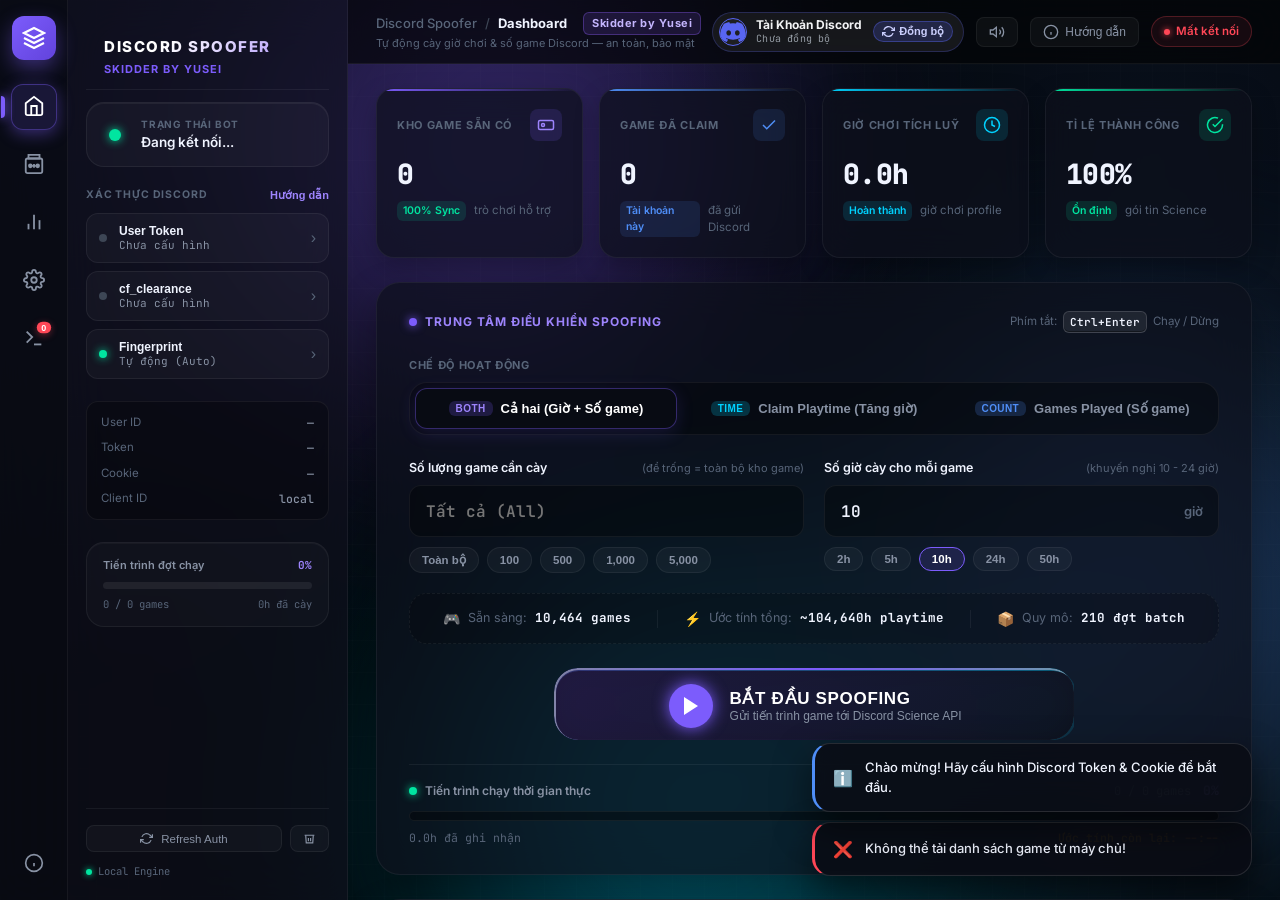
==== public/index.html @ b2db48e1 "Fix Vercel static routing and add public dashboard" ====
<!DOCTYPE html>
<html lang="vi" data-theme="purple">
<head>
    <meta charset="UTF-8">
    <meta name="viewport" content="width=device-width, initial-scale=1.0">
    <title>Discord Badge Spoofer | Skidder by Yusei</title>
    
    <!-- Google Fonts -->
    <link rel="preconnect" href="https://fonts.googleapis.com">
    <link rel="preconnect" href="https://fonts.gstatic.com" crossorigin>
    <link href="https://fonts.googleapis.com/css2?family=Inter:wght@300;400;500;600;700;800&family=JetBrains+Mono:wght@400;500;600;700&display=swap" rel="stylesheet">
    
    <!-- Stylesheet -->
    <link rel="stylesheet" href="style.css">
</head>
<body>
    <!-- Ambient Aurora Glow & Background Mesh -->
    <div class="aurora-mesh"></div>
    <div class="ambient-glow blob-purple"></div>
    <div class="ambient-glow blob-blue"></div>
    <div class="ambient-glow blob-cyan"></div>
    <div class="noise-grid"></div>

    <!-- Toast Notification Container -->
    <div id="toast-container" class="toast-container" aria-live="polite"></div>

    <!-- ==================== MODALS ==================== -->

    <!-- Modal 1: Discord Token -->
    <div class="modal-overlay" id="modal-token" role="dialog" aria-modal="true" aria-labelledby="modal-token-title">
        <div class="modal-card modal-sm">
            <div class="modal-header">
                <div class="modal-title-wrap">
                    <div class="modal-icon-badge badge-purple">
                        <svg width="20" height="20" viewBox="0 0 24 24" fill="none" stroke="currentColor" stroke-width="2.2"><path d="M21 2l-2 2m-1.5 1.5L14 9l-3-3 2.5-2.5a2.121 2.121 0 0 1 3 3L9 14l-4 4-2 2 2-2 4-4 7.5-7.5a2.121 2.121 0 0 1 3 3z"/></svg>
                    </div>
                    <div>
                        <h3 id="modal-token-title" class="modal-title">Discord User Token</h3>
                        <p class="modal-sub">Mã ủy quyền tài khoản Discord của bạn</p>
                    </div>
                </div>
                <button class="modal-close-btn" data-close-modal title="Đóng (Esc)">
                    <svg width="18" height="18" viewBox="0 0 24 24" fill="none" stroke="currentColor" stroke-width="2"><path d="M18 6L6 18M6 6l12 12"/></svg>
                </button>
            </div>
            <div class="modal-body">
                <div class="form-group">
                    <label for="input-token" class="form-label">
                        <span>Authorization Token</span>
                        <a href="javascript:void(0)" class="label-link" id="link-how-token">Cách lấy?</a>
                    </label>
                    <div class="input-action-wrapper">
                        <input type="password" id="input-token" class="styled-input" placeholder="Dán token Discord (bắt đầu bằng M, N, O...)" autocomplete="off" spellcheck="false">
                        <button type="button" class="btn-toggle-eye" data-target="input-token" title="Hiện/ẩn token">
                            <svg class="eye-open" width="18" height="18" viewBox="0 0 24 24" fill="none" stroke="currentColor" stroke-width="2"><path d="M1 12s4-8 11-8 11 8 11 8-4 8-11 8-11-8-11-8z"/><circle cx="12" cy="12" r="3"/></svg>
                            <svg class="eye-closed hidden" width="18" height="18" viewBox="0 0 24 24" fill="none" stroke="currentColor" stroke-width="2"><path d="M17.94 17.94A10.07 10.07 0 0 1 12 20c-7 0-11-8-11-8a18.45 18.45 0 0 1 5.06-5.94M9.9 4.24A9.12 9.12 0 0 1 12 4c7 0 11 8 11 8a18.5 18.5 0 0 1-2.16 3.19m-6.72-1.07a3 3 0 1 1-4.24-4.24"/><line x1="1" y1="1" x2="23" y2="23"/></svg>
                        </button>
                    </div>
                    <div id="token-validation-msg" class="input-validation-msg hidden"></div>
                    <p class="form-hint">Token được lưu an toàn trong trình duyệt cục bộ (localStorage) và chỉ gửi trực tiếp tới Discord Science API.</p>
                </div>
            </div>
            <div class="modal-footer">
                <button type="button" class="btn btn-secondary" data-close-modal>Huỷ</button>
                <button type="button" class="btn btn-primary" id="btn-save-token">
                    <span>Lưu Token</span>
                    <svg width="16" height="16" viewBox="0 0 24 24" fill="none" stroke="currentColor" stroke-width="2.5"><polyline points="20 6 9 17 4 12"/></svg>
                </button>
            </div>
        </div>
    </div>

    <!-- Modal 2: cf_clearance Cookie -->
    <div class="modal-overlay" id="modal-cookie" role="dialog" aria-modal="true" aria-labelledby="modal-cookie-title">
        <div class="modal-card modal-sm">
            <div class="modal-header">
                <div class="modal-title-wrap">
                    <div class="modal-icon-badge badge-amber">
                        <svg width="20" height="20" viewBox="0 0 24 24" fill="none" stroke="currentColor" stroke-width="2.2"><circle cx="12" cy="12" r="10"/><circle cx="8" cy="9" r="1.5" fill="currentColor"/><circle cx="15" cy="8" r="1" fill="currentColor"/><circle cx="10" cy="14" r="1.5" fill="currentColor"/><circle cx="16" cy="14" r="1" fill="currentColor"/></svg>
                    </div>
                    <div>
                        <h3 id="modal-cookie-title" class="modal-title">Cloudflare Cookie</h3>
                        <p class="modal-sub">Cookie <code>cf_clearance</code> từ discord.com</p>
                    </div>
                </div>
                <button class="modal-close-btn" data-close-modal title="Đóng (Esc)">
                    <svg width="18" height="18" viewBox="0 0 24 24" fill="none" stroke="currentColor" stroke-width="2"><path d="M18 6L6 18M6 6l12 12"/></svg>
                </button>
            </div>
            <div class="modal-body">
                <div class="form-group">
                    <label for="input-cookie" class="form-label">
                        <span>cf_clearance Value</span>
                        <a href="javascript:void(0)" class="label-link" id="link-how-cookie">Cách lấy?</a>
                    </label>
                    <div class="input-action-wrapper">
                        <input type="password" id="input-cookie" class="styled-input" placeholder="Dán giá trị cookie cf_clearance..." autocomplete="off" spellcheck="false">
                        <button type="button" class="btn-toggle-eye" data-target="input-cookie" title="Hiện/ẩn cookie">
                            <svg class="eye-open" width="18" height="18" viewBox="0 0 24 24" fill="none" stroke="currentColor" stroke-width="2"><path d="M1 12s4-8 11-8 11 8 11 8-4 8-11 8-11-8-11-8z"/><circle cx="12" cy="12" r="3"/></svg>
                            <svg class="eye-closed hidden" width="18" height="18" viewBox="0 0 24 24" fill="none" stroke="currentColor" stroke-width="2"><path d="M17.94 17.94A10.07 10.07 0 0 1 12 20c-7 0-11-8-11-8a18.45 18.45 0 0 1 5.06-5.94M9.9 4.24A9.12 9.12 0 0 1 12 4c7 0 11 8 11 8a18.5 18.5 0 0 1-2.16 3.19m-6.72-1.07a3 3 0 1 1-4.24-4.24"/><line x1="1" y1="1" x2="23" y2="23"/></svg>
                        </button>
                    </div>
                    <div id="cookie-validation-msg" class="input-validation-msg hidden"></div>
                    <p class="form-hint">Cloudflare dùng cookie này để xác thực request vượt qua bot protection của Discord.</p>
                </div>
            </div>
            <div class="modal-footer">
                <button type="button" class="btn btn-secondary" data-close-modal>Huỷ</button>
                <button type="button" class="btn btn-primary" id="btn-save-cookie">
                    <span>Lưu Cookie</span>
                    <svg width="16" height="16" viewBox="0 0 24 24" fill="none" stroke="currentColor" stroke-width="2.5"><polyline points="20 6 9 17 4 12"/></svg>
                </button>
            </div>
        </div>
    </div>

    <!-- Modal 3: Fingerprint -->
    <div class="modal-overlay" id="modal-fingerprint" role="dialog" aria-modal="true" aria-labelledby="modal-fp-title">
        <div class="modal-card modal-sm">
            <div class="modal-header">
                <div class="modal-title-wrap">
                    <div class="modal-icon-badge badge-blue">
                        <svg width="20" height="20" viewBox="0 0 24 24" fill="none" stroke="currentColor" stroke-width="2.2"><path d="M12 11c0 3.517-1.009 6.799-2.753 9.571m-3.44-2.04l.054-.09A13.916 13.916 0 008 11a4 4 0 118 0c0 1.017-.07 2.019-.203 3m-2.118 6.844A21.88 21.88 0 0015.171 17m3.839 1.132c.645-2.07.99-4.275.99-6.551A8 8 0 004 11.57"/></svg>
                    </div>
                    <div>
                        <h3 id="modal-fp-title" class="modal-title">Executable Fingerprint</h3>
                        <p class="modal-sub">Dấu vân tay phần cứng client (Tuỳ chọn)</p>
                    </div>
                </div>
                <button class="modal-close-btn" data-close-modal title="Đóng (Esc)">
                    <svg width="18" height="18" viewBox="0 0 24 24" fill="none" stroke="currentColor" stroke-width="2"><path d="M18 6L6 18M6 6l12 12"/></svg>
                </button>
            </div>
            <div class="modal-body">
                <div class="form-group">
                    <label for="input-fingerprint" class="form-label">Fingerprint (Base64 string)</label>
                    <input type="text" id="input-fingerprint" class="styled-input font-mono" placeholder="Để trống để bot tự sinh tự động..." autocomplete="off">
                    <div class="tip-box">
                        <span class="tip-icon">💡</span>
                        <span>Nếu bạn để trống, hệ thống sẽ tự động giả lập một chuỗi Fingerprint ngẫu nhiên chuẩn Discord Desktop Client.</span>
                    </div>
                </div>
            </div>
            <div class="modal-footer">
                <button type="button" class="btn btn-secondary" data-close-modal>Huỷ</button>
                <button type="button" class="btn btn-primary" id="btn-save-fp">
                    <span>Lưu Fingerprint</span>
                    <svg width="16" height="16" viewBox="0 0 24 24" fill="none" stroke="currentColor" stroke-width="2.5"><polyline points="20 6 9 17 4 12"/></svg>
                </button>
            </div>
        </div>
    </div>

    <!-- Modal 4: Comprehensive Guide -->
    <div class="modal-overlay" id="guide-modal" role="dialog" aria-modal="true" aria-labelledby="modal-guide-title">
        <div class="modal-card modal-lg">
            <div class="modal-header">
                <div class="modal-title-wrap">
                    <div class="modal-icon-badge badge-purple">
                        <svg width="22" height="22" viewBox="0 0 24 24" fill="none" stroke="currentColor" stroke-width="2.2"><path d="M4 19.5A2.5 2.5 0 0 1 6.5 17H20"/><path d="M6.5 2H20v20H6.5A2.5 2.5 0 0 1 4 19.5v-15A2.5 2.5 0 0 1 6.5 2z"/></svg>
                    </div>
                    <div>
                        <h3 id="modal-guide-title" class="modal-title">Hướng Dẫn Lấy Token & Cookie Discord</h3>
                        <p class="modal-sub">Chỉ mất 1 phút thực hiện trực tiếp trên trình duyệt</p>
                    </div>
                </div>
                <button class="modal-close-btn" data-close-modal title="Đóng (Esc)">
                    <svg width="18" height="18" viewBox="0 0 24 24" fill="none" stroke="currentColor" stroke-width="2"><path d="M18 6L6 18M6 6l12 12"/></svg>
                </button>
            </div>
            <div class="modal-body custom-scroll">
                <div class="guide-steps-grid">
                    <!-- Step 1 -->
                    <div class="guide-card">
                        <div class="guide-num">01</div>
                        <div class="guide-content">
                            <h4>Lấy Discord Token (Bắt buộc)</h4>
                            <p>Token này giúp Spoofer gửi gói tin Science giả lập tiến trình game.</p>
                            <ol class="guide-list">
                                <li>Mở <strong>Google Chrome</strong> hoặc <strong>MS Edge</strong>, truy cập <a href="https://discord.com/app" target="_blank" rel="noreferrer" class="link-external">discord.com/app</a> và đăng nhập tài khoản của bạn.</li>
                                <li>Nhấn phím <code>F12</code> (hoặc <code>Ctrl+Shift+I</code>) để mở <strong>DevTools</strong>.</li>
                                <li>Chuyển sang tab <strong>Network</strong> (Mạng).</li>
                                <li>Vào một kênh chat bất kỳ và gửi một tin nhắn ngắn (hoặc chuyển kênh).</li>
                                <li>Ở thanh tìm kiếm filter, gõ <code>messages</code> hoặc <code>science</code>.</li>
                                <li>Bấm vào request đó, xem tab <strong>Headers</strong> &rarr; kéo xuống phần <strong>Request Headers</strong>.</li>
                                <li>Tìm trường <code>authorization</code> &rarr; copy toàn bộ chuỗi ký tự (thường bắt đầu bằng <code>M...</code>, <code>N...</code> hoặc <code>O...</code>).</li>
                            </ol>
                            <div class="guide-code-box">
                                <span class="code-label">Header:</span>
                                <code>authorization: MTIxODU...XXXX.YYYY</code>
                            </div>
                        </div>
                    </div>

                    <!-- Step 2 -->
                    <div class="guide-card">
                        <div class="guide-num">02</div>
                        <div class="guide-content">
                            <h4>Lấy Cookie cf_clearance (Bắt buộc)</h4>
                            <p>Cookie này giúp vượt lớp lọc Cloudflare Bot Protection.</p>
                            <ol class="guide-list">
                                <li>Vẫn trong cửa sổ <strong>DevTools (F12)</strong> tại trang <code>discord.com</code>.</li>
                                <li>Chuyển sang tab <strong>Application</strong> (hoặc <strong>Bộ nhớ / Lưu trữ</strong>).</li>
                                <li>Ở menu cây bên trái, mở mục <strong>Cookies</strong> &rarr; chọn <code>https://discord.com</code>.</li>
                                <li>Tìm hàng có tên là <code>cf_clearance</code>.</li>
                                <li>Nhấp đúp vào cột <strong>Value</strong> và copy toàn bộ giá trị chuỗi đó.</li>
                            </ol>
                            <div class="guide-code-box">
                                <span class="code-label">Cookie:</span>
                                <code>cf_clearance: a1b2c3d4e5f6...</code>
                            </div>
                        </div>
                    </div>
                </div>

                <!-- Security Note -->
                <div class="security-banner">
                    <div class="sec-icon">
                        <svg width="24" height="24" viewBox="0 0 24 24" fill="none" stroke="currentColor" stroke-width="2"><path d="M12 22s8-4 8-10V5l-8-3-8 3v7c0 6 8 10 8 10z"/></svg>
                    </div>
                    <div class="sec-text">
                        <h5>Bảo Mật Tuyệt Đối Cục Bộ (Local Privacy)</h5>
                        <p>Ứng dụng chạy 100% trên máy tính cá nhân của bạn (Cục bộ Localhost). Tuyệt đối không gửi token hoặc cookie của bạn đến bất kỳ bên thứ ba hay máy chủ trung gian nào ngoài máy chủ chính thức của Discord.</p>
                    </div>
                </div>
            </div>
            <div class="modal-footer">
                <button type="button" class="btn btn-primary" data-close-modal>Đã hiểu, sẵn sàng!</button>
            </div>
        </div>
    </div>

    <!-- Modal 5: Wipe Data Confirm -->
    <div class="modal-overlay" id="modal-confirm-wipe" role="dialog" aria-modal="true">
        <div class="modal-card modal-sm modal-danger">
            <div class="modal-header">
                <div class="modal-title-wrap">
                    <div class="modal-icon-badge badge-red">
                        <svg width="20" height="20" viewBox="0 0 24 24" fill="none" stroke="currentColor" stroke-width="2.2"><path d="M10.29 3.86L1.82 18a2 2 0 0 0 1.71 3h16.94a2 2 0 0 0 1.71-3L13.71 3.86a2 2 0 0 0-3.42 0z"/><line x1="12" y1="9" x2="12" y2="13"/><line x1="12" y1="17" x2="12.01" y2="17"/></svg>
                    </div>
                    <div>
                        <h3 class="modal-title">Xoá toàn bộ dữ liệu?</h3>
                        <p class="modal-sub">Hành động này không thể hoàn tác</p>
                    </div>
                </div>
                <button class="modal-close-btn" data-close-modal title="Đóng (Esc)">
                    <svg width="18" height="18" viewBox="0 0 24 24" fill="none" stroke="currentColor" stroke-width="2"><path d="M18 6L6 18M6 6l12 12"/></svg>
                </button>
            </div>
            <div class="modal-body">
                <p>Toàn bộ thông tin đăng nhập đã lưu (Token, Cookie, Fingerprint), lịch sử các phiên chạy, game yêu thích và cài đặt giao diện sẽ bị xoá khỏi bộ nhớ trình duyệt.</p>
            </div>
            <div class="modal-footer">
                <button type="button" class="btn btn-secondary" data-close-modal>Huỷ bỏ</button>
                <button type="button" class="btn btn-danger" id="btn-do-wipe">
                    <svg width="16" height="16" viewBox="0 0 24 24" fill="none" stroke="currentColor" stroke-width="2"><polyline points="3 6 5 6 21 6"/><path d="M19 6v14a2 2 0 0 1-2 2H7a2 2 0 0 1-2-2V6m3 0V4a2 2 0 0 1 2-2h4a2 2 0 0 1 2 2v2"/></svg>
                    <span>Xoá hết & Reset</span>
                </button>
            </div>
        </div>
    </div>

    <!-- Modal 6: Customize Badges & Discord Stats -->
    <div class="modal-overlay" id="modal-customize-badges" role="dialog" aria-modal="true" aria-labelledby="modal-custom-title">
        <div class="modal-card modal-sm customize-modal-card">
            <div class="modal-header">
                <div class="modal-title-wrap">
                    <div class="modal-icon-badge badge-purple">
                        <svg width="20" height="20" viewBox="0 0 24 24" fill="none" stroke="currentColor" stroke-width="2.2"><polygon points="12 2 15.09 8.26 22 9.27 17 14.14 18.18 21.02 12 17.77 5.82 21.02 7 14.14 2 9.27 8.91 8.26 12 2"/></svg>
                    </div>
                    <div>
                        <h3 id="modal-custom-title" class="modal-title">Tùy Chỉnh Huy Hiệu Discord</h3>
                        <p class="modal-sub">Hiệu chỉnh mốc giờ & game đồng bộ tài khoản</p>
                    </div>
                </div>
                <button class="modal-close-btn" data-close-modal title="Đóng (Esc)">
                    <svg width="18" height="18" viewBox="0 0 24 24" fill="none" stroke="currentColor" stroke-width="2"><path d="M18 6L6 18M6 6l12 12"/></svg>
                </button>
            </div>
            <div class="modal-body">
                <p class="modal-desc" style="font-size: 13px; color: #949ba4; margin-bottom: 14px;">
                    Hiệu chỉnh chỉ số tích lũy để mở khóa huy hiệu anime thần thoại hoặc đồng bộ số liệu hiển thị theo ý muốn:
                </p>
                <div class="form-group" style="margin-bottom: 14px;">
                    <label class="form-label" for="input-custom-hours">Tổng giờ chơi muốn gán (Giờ / Hours)</label>
                    <input type="number" id="input-custom-hours" class="form-input font-mono" placeholder="VD: 5000 hoặc 169582" min="0" step="0.5">
                </div>
                <div class="form-group" style="margin-bottom: 16px;">
                    <label class="form-label" for="input-custom-games">Tổng số trò chơi muốn gán (Games)</label>
                    <input type="number" id="input-custom-games" class="form-input font-mono" placeholder="VD: 100 hoặc 8950" min="0" step="1">
                </div>
                <div class="preset-milestones-row">
                    <div style="font-size: 11px; font-weight: 700; color: #949ba4; margin-bottom: 6px; text-transform: uppercase;">Mốc đề xuất nhanh:</div>
                    <div style="display: flex; gap: 6px; flex-wrap: wrap;">
                        <button type="button" class="btn-preset-chip" data-h="169582" data-g="8950">✨ Thần Thoại Anime (169.582h)</button>
                        <button type="button" class="btn-preset-chip" data-h="5000" data-g="100">🏆 Cấp 10 Tối Đa (5.000h / 100 Games)</button>
                        <button type="button" class="btn-preset-chip" data-h="2000" data-g="80">🔥 Cấp 9 Kiên Định (2.000h)</button>
                        <button type="button" class="btn-preset-chip" data-h="500" data-g="40">⚡ Cấp 7 Lão Luyện (500h)</button>
                    </div>
                </div>
            </div>
            <div class="modal-footer">
                <button type="button" class="btn btn-secondary" data-close-modal>Đóng</button>
                <button type="button" class="btn btn-primary" id="btn-apply-custom-stats">
                    <span>Lưu & Đồng Bộ Ngay ✓</span>
                </button>
            </div>
        </div>
    </div>

    <!-- ==================== MAIN APP SHELL ==================== -->
    <div class="app-layout">

        <!-- 1. LEFT ICON RAIL (68px) -->
        <nav class="nav-rail" aria-label="Điều hướng chính">
            <!-- Brand Logo -->
            <div class="rail-logo" title="Discord Badge Spoofer | Skidder by Yusei">
                <div class="logo-mark">
                    <svg width="24" height="24" viewBox="0 0 24 24" fill="none" stroke="currentColor" stroke-width="2.2">
                        <path d="M12 2L2 7l10 5 10-5-10-5z"/>
                        <path d="M2 17l10 5 10-5"/>
                        <path d="M2 12l10 5 10-5"/>
                    </svg>
                </div>
            </div>

            <!-- Nav Items Stack -->
            <div class="rail-items">
                <!-- 1. Dashboard -->
                <button class="rail-btn active" data-page="dashboard" title="Bảng điều khiển (Ctrl+1)">
                    <div class="rail-btn-icon">
                        <svg width="22" height="22" viewBox="0 0 24 24" fill="none" stroke="currentColor" stroke-width="2"><path d="M3 9l9-7 9 7v11a2 2 0 0 1-2 2H5a2 2 0 0 1-2-2z"/><polyline points="9 22 9 12 15 12 15 22"/></svg>
                    </div>
                    <span class="rail-tooltip">Dashboard <kbd>Ctrl+1</kbd></span>
                </button>

                <!-- 2. Game Library -->
                <button class="rail-btn" data-page="games" title="Kho game Discord (Ctrl+2)">
                    <div class="rail-btn-icon">
                        <svg width="22" height="22" viewBox="0 0 24 24" fill="none" stroke="currentColor" stroke-width="2"><polygon points="6 2 18 2 18 6 6 6 6 2"/><rect x="3" y="6" width="18" height="16" rx="2"/><circle cx="8" cy="14" r="1.5" fill="currentColor"/><circle cx="16" cy="14" r="1.5" fill="currentColor"/><path d="M12 12v4M10 14h4"/></svg>
                    </div>
                    <span class="rail-tooltip">Kho Game <kbd>Ctrl+2</kbd></span>
                </button>

                <!-- 3. Statistics -->
                <button class="rail-btn" data-page="stats" title="Thống kê & Danh hiệu (Ctrl+3)">
                    <div class="rail-btn-icon">
                        <svg width="22" height="22" viewBox="0 0 24 24" fill="none" stroke="currentColor" stroke-width="2"><line x1="18" y1="20" x2="18" y2="10"/><line x1="12" y1="20" x2="12" y2="4"/><line x1="6" y1="20" x2="6" y2="14"/></svg>
                    </div>
                    <span class="rail-tooltip">Thống kê <kbd>Ctrl+3</kbd></span>
                </button>

                <!-- 4. Settings -->
                <button class="rail-btn" data-page="settings" title="Cài đặt & Giao diện (Ctrl+4)">
                    <div class="rail-btn-icon">
                        <svg width="22" height="22" viewBox="0 0 24 24" fill="none" stroke="currentColor" stroke-width="2"><circle cx="12" cy="12" r="3"/><path d="M19.4 15a1.65 1.65 0 0 0 .33 1.82l.06.06a2 2 0 0 1 0 2.83 2 2 0 0 1-2.83 0l-.06-.06a1.65 1.65 0 0 0-1.82-.33 1.65 1.65 0 0 0-1 1.51V21a2 2 0 0 1-2 2 2 2 0 0 1-2-2v-.09A1.65 1.65 0 0 0 9 19.4a1.65 1.65 0 0 0-1.82.33l-.06.06a2 2 0 0 1-2.83 0 2 2 0 0 1 0-2.83l.06-.06a1.65 1.65 0 0 0 .33-1.82 1.65 1.65 0 0 0-1.51-1H3a2 2 0 0 1-2-2 2 2 0 0 1 2-2h.09A1.65 1.65 0 0 0 4.6 9a1.65 1.65 0 0 0-.33-1.82l-.06-.06a2 2 0 0 1 0-2.83 2 2 0 0 1 2.83 0l.06.06a1.65 1.65 0 0 0 1.82.33H9a1.65 1.65 0 0 0 1-1.51V3a2 2 0 0 1 2-2 2 2 0 0 1 2 2v.09a1.65 1.65 0 0 0 1 1.51 1.65 1.65 0 0 0 1.82-.33l.06-.06a2 2 0 0 1 2.83 0 2 2 0 0 1 0 2.83l-.06.06a1.65 1.65 0 0 0-.33 1.82V9a1.65 1.65 0 0 0 1.51 1H21a2 2 0 0 1 2 2 2 2 0 0 1-2 2h-.09a1.65 1.65 0 0 0-1.51 1z"/></svg>
                    </div>
                    <span class="rail-tooltip">Cài đặt <kbd>Ctrl+4</kbd></span>
                </button>

                <!-- 5. Logs / Terminal -->
                <button class="rail-btn" data-page="logs" title="Nhật ký & Terminal (Ctrl+5)">
                    <div class="rail-btn-icon">
                        <svg width="22" height="22" viewBox="0 0 24 24" fill="none" stroke="currentColor" stroke-width="2"><polyline points="4 17 10 11 4 5"/><line x1="12" y1="19" x2="20" y2="19"/></svg>
                    </div>
                    <span class="rail-tooltip">Nhật ký <kbd>Ctrl+5</kbd></span>
                    <span class="rail-counter-badge" id="rail-log-badge">0</span>
                </button>
            </div>

            <!-- Bottom Rail Actions -->
            <div class="rail-bottom">
                <button class="rail-btn-aux" id="btn-quick-guide" title="Xem hướng dẫn (F1)">
                    <svg width="20" height="20" viewBox="0 0 24 24" fill="none" stroke="currentColor" stroke-width="2"><circle cx="12" cy="12" r="10"/><path d="M12 16v-4M12 8h.01"/></svg>
                    <span class="rail-tooltip">Hướng dẫn</span>
                </button>
            </div>
        </nav>

        <!-- 2. SIDEBAR CONTEXT PANEL (280px) -->
        <aside class="sidebar-panel">
            <!-- Sidebar Brand Header -->
            <div class="side-brand-box">
                <div class="side-brand-title">DISCORD SPOOFER</div>
                <div class="side-brand-author">Skidder by Yusei</div>
            </div>

            <!-- Sidebar Header / Status -->
            <div class="side-header">
                <div class="bot-status-card" id="side-status-card">
                    <div class="status-indicator-wrap">
                        <div class="status-dot-pulse" id="status-dot">
                            <span class="ring-pulse r1"></span>
                            <span class="ring-pulse r2"></span>
                            <span class="ring-pulse r3"></span>
                            <span class="core-dot"></span>
                        </div>
                    </div>
                    <div class="status-meta">
                        <span class="status-label-sub">TRẠNG THÁI BOT</span>
                        <h4 class="status-text-main" id="status-text">Đang kết nối...</h4>
                    </div>
                </div>
            </div>

            <!-- Auth Quick Setup Pills -->
            <div class="side-section">
                <div class="side-section-header">
                    <span class="side-section-title">XÁC THỰC DISCORD</span>
                    <button class="btn-text-action" id="btn-side-guide">Hướng dẫn</button>
                </div>
                
                <div class="auth-pills-list">
                    <!-- Token Pill -->
                    <button class="auth-pill-item" id="btn-config-token">
                        <div class="auth-pill-status" id="indicator-token"></div>
                        <div class="auth-pill-content">
                            <span class="auth-pill-title">User Token</span>
                            <span class="auth-pill-val" id="pill-label-token">Chưa cấu hình</span>
                        </div>
                        <span class="auth-pill-arrow">›</span>
                    </button>

                    <!-- Cookie Pill -->
                    <button class="auth-pill-item" id="btn-config-cookie">
                        <div class="auth-pill-status" id="indicator-cookie"></div>
                        <div class="auth-pill-content">
                            <span class="auth-pill-title">cf_clearance</span>
                            <span class="auth-pill-val" id="pill-label-cookie">Chưa cấu hình</span>
                        </div>
                        <span class="auth-pill-arrow">›</span>
                    </button>

                    <!-- Fingerprint Pill -->
                    <button class="auth-pill-item" id="btn-config-fp">
                        <div class="auth-pill-status active" id="indicator-fp"></div>
                        <div class="auth-pill-content">
                            <span class="auth-pill-title">Fingerprint</span>
                            <span class="auth-pill-val" id="pill-label-fp">Tự động (Auto)</span>
                        </div>
                        <span class="auth-pill-arrow">›</span>
                    </button>
                </div>
            </div>

            <!-- Account Details Mini Card -->
            <div class="side-section">
                <div class="account-spec-box">
                    <div class="spec-row">
                        <span class="spec-name">User ID</span>
                        <span class="spec-val font-mono" id="user-id">—</span>
                    </div>
                    <div class="spec-row">
                        <span class="spec-name">Token</span>
                        <span class="spec-val font-mono" id="token-masked">—</span>
                    </div>
                    <div class="spec-row">
                        <span class="spec-name">Cookie</span>
                        <span class="spec-val font-mono" id="cookie-masked">—</span>
                    </div>
                    <div class="spec-row">
                        <span class="spec-name">Client ID</span>
                        <span class="spec-val font-mono" id="client-id-label">local</span>
                    </div>
                </div>
            </div>

            <!-- Live Session Progress Widget -->
            <div class="side-section">
                <div class="live-progress-card" id="side-progress-card">
                    <div class="progress-meta-row">
                        <span class="prog-title">Tiến trình đợt chạy</span>
                        <span class="prog-pct-badge" id="side-prog-pct">0%</span>
                    </div>
                    <div class="progress-track-wrapper">
                        <div class="progress-bar-fill" id="side-progress-fill" style="width: 0%;">
                            <div class="progress-shimmer"></div>
                        </div>
                    </div>
                    <div class="progress-footer-row">
                        <span class="prog-sub-games" id="side-prog-games">0 / 0 games</span>
                        <span class="prog-sub-hours" id="side-prog-hours">0h đã cày</span>
                    </div>
                    <div class="progress-eta-row hidden" id="side-prog-eta-wrap">
                        <span class="eta-icon">⏱️</span>
                        <span class="eta-text" id="side-prog-eta">Còn lại: --:--</span>
                    </div>
                </div>
            </div>

            <!-- Sidebar Contextual Actions / Footer -->
            <div class="side-footer">
                <div class="side-footer-actions">
                    <button class="btn btn-outline-xs flex-1" id="btn-refresh-auth" title="Làm mới token Science từ Discord">
                        <svg width="13" height="13" viewBox="0 0 24 24" fill="none" stroke="currentColor" stroke-width="2.2"><path d="M23 4v6h-6M1 20v-6h6"/><path d="M3.51 9a9 9 0 0114.85-3.36L23 10M1 14l4.64 4.36A9 9 0 0020.49 15"/></svg>
                        <span>Refresh Auth</span>
                    </button>
                    <button class="btn btn-outline-xs" id="btn-clear-logs-quick" title="Xoá nhanh log console">
                        <svg width="13" height="13" viewBox="0 0 24 24" fill="none" stroke="currentColor" stroke-width="2.2"><polyline points="3 6 5 6 21 6"/><path d="M19 6l-1 14H6L5 6"/><path d="M10 11v6M14 11v6"/></svg>
                    </button>
                </div>
                <div class="server-badge">
                    <span class="srv-dot"></span>
                    <span class="srv-text">Local Engine</span>
                </div>
            </div>
        </aside>

        <!-- 3. MAIN CONTENT AREA (flex: 1) -->
        <main class="main-viewport custom-scroll">
            
            <!-- Global Top Bar -->
            <header class="main-topbar">
                <div class="topbar-left">
                    <div class="page-breadcrumb">
                        <span class="crumb-root">Discord Spoofer</span>
                        <span class="crumb-sep">/</span>
                        <span class="crumb-current" id="topbar-current-page">Dashboard</span>
                        <span class="crumb-author-badge">Skidder by Yusei</span>
                    </div>
                    <div class="topbar-tagline" id="topbar-tagline">Tự động cày giờ chơi & số game Discord — an toàn, bảo mật</div>
                </div>
                
                <div class="topbar-right">
                    <!-- Discord User Profile & Sync Pill -->
                    <div class="topbar-user-pill" id="topbar-discord-pill">
                        <img id="topbar-discord-avatar" class="topbar-user-avatar" src="data:image/svg+xml;utf8,<svg xmlns='http://www.w3.org/2000/svg' viewBox='0 0 24 24' fill='%235865F2'><path d='M20.317 4.37a19.791 19.791 0 0 0-4.885-1.515.074.074 0 0 0-.079.037c-.21.375-.444.864-.608 1.25a18.27 18.27 0 0 0-5.487 0 12.64 12.64 0 0 0-.617-1.25.077.077 0 0 0-.079-.037A19.736 19.736 0 0 0 3.677 4.37a.07.07 0 0 0-.032.027C.533 9.046-.32 13.58.099 18.057a.082.082 0 0 0 .031.057 19.9 19.9 0 0 0 5.993 3.03.078.078 0 0 0 .084-.028c.462-.63.874-1.295 1.226-1.994.021-.041.001-.09-.041-.106a13.107 13.107 0 0 1-1.872-.892.077.077 0 0 1-.008-.128 10.2 10.2 0 0 0 .372-.292.074.074 0 0 1 .077-.01c3.929 1.793 8.18 1.793 12.061 0a.074.074 0 0 1 .078.01c.12.098.246.198.373.292a.077.077 0 0 1-.006.127 12.299 12.299 0 0 1-1.873.894.077.077 0 0 0-.041.107c.36.698.772 1.362 1.225 1.993a.076.076 0 0 0 .084.028 19.839 19.839 0 0 0 6.002-3.03.077.077 0 0 0 .032-.054c.5-5.177-.838-9.674-3.549-13.66a.061.061 0 0 0-.031-.028zM8.02 15.33c-1.183 0-2.157-1.085-2.157-2.419 0-1.333.956-2.419 2.157-2.419 1.21 0 2.176 1.096 2.157 2.42 0 1.333-.956 2.418-2.157 2.418zm7.975 0c-1.183 0-2.157-1.085-2.157-2.419 0-1.333.955-2.419 2.157-2.419 1.21 0 2.176 1.096 2.157 2.42 0 1.333-.946 2.418-2.157 2.418z'/></svg>" alt="Discord User">
                        <div class="topbar-user-meta">
                            <span class="topbar-user-name" id="topbar-user-name">Tài Khoản Discord</span>
                            <span class="topbar-user-id font-mono" id="topbar-user-uid">Chưa đồng bộ</span>
                        </div>
                        <button type="button" class="btn-sync-discord" id="btn-sync-discord" title="Đồng bộ ngay với tài khoản Discord">
                            <svg class="spin-icon" width="13" height="13" viewBox="0 0 24 24" fill="none" stroke="currentColor" stroke-width="2.5"><polyline points="23 4 23 10 17 10"/><polyline points="1 20 1 14 7 14"/><path d="M3.51 9a9 9 0 0 1 14.85-3.36L23 10M1 14l4.64 4.36A9 9 0 0 0 20.49 15"/></svg>
                            <span>Đồng bộ</span>
                        </button>
                    </div>

                    <!-- Audio Mute/Sound Toggle -->
                    <button class="topbar-tool-btn" id="btn-toggle-sound" title="Bật/Tắt âm thanh hiệu ứng">
                        <svg class="icon-sound-on" width="16" height="16" viewBox="0 0 24 24" fill="none" stroke="currentColor" stroke-width="2"><polygon points="11 5 6 9 2 9 2 15 6 15 11 19 11 5"/><path d="M19.07 4.93a10 10 0 0 1 0 14.14M15.54 8.46a5 5 0 0 1 0 7.07"/></svg>
                        <svg class="icon-sound-off hidden" width="16" height="16" viewBox="0 0 24 24" fill="none" stroke="currentColor" stroke-width="2"><polygon points="11 5 6 9 2 9 2 15 6 15 11 19 11 5"/><line x1="23" y1="9" x2="17" y2="15"/><line x1="17" y1="9" x2="23" y2="15"/></svg>
                    </button>

                    <!-- Shortcut Help Button -->
                    <button class="topbar-tool-btn" id="btn-open-guide-top">
                        <svg width="16" height="16" viewBox="0 0 24 24" fill="none" stroke="currentColor" stroke-width="2"><circle cx="12" cy="12" r="10"/><path d="M12 16v-4M12 8h.01"/></svg>
                        <span>Hướng dẫn</span>
                    </button>

                    <!-- Connection Status Badge -->
                    <div class="topbar-status-chip" id="topbar-conn-badge">
                        <span class="conn-dot"></span>
                        <span class="conn-label" id="topbar-conn-label">Đang kết nối</span>
                    </div>
                </div>
            </header>

            <!-- ================= PAGE 1: DASHBOARD ================= -->
            <section class="page-view active" id="page-dashboard">
                <div class="page-content-wrapper">

                    <!-- 4 Animated Stat Cards -->
                    <div class="stats-cards-row">
                        <!-- Card 1: Games DB -->
                        <div class="metric-card card-purple">
                            <div class="metric-header">
                                <span class="metric-label">KHO GAME SẴN CÓ</span>
                                <div class="metric-icon">
                                    <svg width="18" height="18" viewBox="0 0 24 24" fill="none" stroke="currentColor" stroke-width="2"><rect x="2" y="6" width="20" height="12" rx="2"/><circle cx="8" cy="12" r="2"/><line x1="16" y1="10" x2="16" y2="10"/><line x1="18" y1="12" x2="18" y2="12"/><line x1="16" y1="14" x2="16" y2="14"/></svg>
                                </div>
                            </div>
                            <div class="metric-body">
                                <div class="metric-value font-mono" id="stat-games-counter">0</div>
                                <div class="metric-meta">
                                    <span class="badge-success-sub">100% Sync</span>
                                    <span class="metric-note">trò chơi hỗ trợ</span>
                                </div>
                            </div>
                        </div>

                        <!-- Card 2: Games Claimed -->
                        <div class="metric-card card-blue">
                            <div class="metric-header">
                                <span class="metric-label">GAME ĐÃ CLAIM</span>
                                <div class="metric-icon">
                                    <svg width="18" height="18" viewBox="0 0 24 24" fill="none" stroke="currentColor" stroke-width="2"><polyline points="20 6 9 17 4 12"/></svg>
                                </div>
                            </div>
                            <div class="metric-body">
                                <div class="metric-value font-mono" id="stat-claimed-counter">0</div>
                                <div class="metric-meta">
                                    <span class="badge-accent-sub" id="stat-claimed-sub">Tài khoản này</span>
                                    <span class="metric-note">đã gửi Discord</span>
                                </div>
                            </div>
                        </div>

                        <!-- Card 3: Hours Claimed -->
                        <div class="metric-card card-cyan">
                            <div class="metric-header">
                                <span class="metric-label">GIỜ CHƠI TÍCH LUỸ</span>
                                <div class="metric-icon">
                                    <svg width="18" height="18" viewBox="0 0 24 24" fill="none" stroke="currentColor" stroke-width="2"><circle cx="12" cy="12" r="10"/><polyline points="12 6 12 12 16 14"/></svg>
                                </div>
                            </div>
                            <div class="metric-body">
                                <div class="metric-value font-mono" id="stat-hours-counter">0.0h</div>
                                <div class="metric-meta">
                                    <span class="badge-cyan-sub" id="stat-hours-sub">Hoàn thành</span>
                                    <span class="metric-note">giờ chơi profile</span>
                                </div>
                            </div>
                        </div>

                        <!-- Card 4: Success Rate -->
                        <div class="metric-card card-green">
                            <div class="metric-header">
                                <span class="metric-label">TỈ LỆ THÀNH CÔNG</span>
                                <div class="metric-icon">
                                    <svg width="18" height="18" viewBox="0 0 24 24" fill="none" stroke="currentColor" stroke-width="2"><path d="M22 11.08V12a10 10 0 1 1-5.93-9.14"/><polyline points="22 4 12 14.01 9 11.01"/></svg>
                                </div>
                            </div>
                            <div class="metric-body">
                                <div class="metric-value font-mono" id="stat-rate-counter">100%</div>
                                <div class="metric-meta">
                                    <span class="badge-green-sub" id="stat-rate-badge">Ổn định</span>
                                    <span class="metric-note">gói tin Science</span>
                                </div>
                            </div>
                        </div>
                    </div>

                    <!-- Spoofer Engine Control Center Card -->
                    <div class="engine-master-card glass-panel">
                        <div class="engine-card-header">
                            <div class="header-tag">
                                <span class="pulse-spark"></span>
                                <span>TRUNG TÂM ĐIỀU KHIỂN SPOOFING</span>
                            </div>
                            <div class="header-shortcuts-tip">
                                <span>Phím tắt:</span>
                                <kbd>Ctrl+Enter</kbd> Chạy / Dừng
                            </div>
                        </div>

                        <!-- Mode Selector Slider -->
                        <div class="mode-selector-wrapper">
                            <label class="mode-selector-label">CHẾ ĐỘ HOẠT ĐỘNG</label>
                            <div class="mode-slider-bar" id="mode-slider-bar">
                                <div class="mode-slider-indicator" id="mode-slider-indicator"></div>
                                <button type="button" class="mode-tab active" data-mode="both">
                                    <span class="tab-badge badge-both">BOTH</span>
                                    <span class="tab-text">Cả hai (Giờ + Số game)</span>
                                </button>
                                <button type="button" class="mode-tab" data-mode="playtime">
                                    <span class="tab-badge badge-time">TIME</span>
                                    <span class="tab-text">Claim Playtime (Tăng giờ)</span>
                                </button>
                                <button type="button" class="mode-tab" data-mode="games_played">
                                    <span class="tab-badge badge-games">COUNT</span>
                                    <span class="tab-text">Games Played (Số game)</span>
                                </button>
                            </div>
                        </div>

                        <!-- Inputs Grid -->
                        <div class="engine-inputs-grid">
                            <!-- Input 1: Game Count -->
                            <div class="form-group-custom">
                                <div class="group-label-row">
                                    <label for="input-count">Số lượng game cần cày</label>
                                    <span class="group-hint">(để trống = toàn bộ kho game)</span>
                                </div>
                                <div class="input-stepper-wrap">
                                    <input type="number" id="input-count" class="styled-input-lg font-mono" placeholder="Tất cả (All)" min="1" max="50000">
                                </div>
                                <div class="quick-chips-row">
                                    <button type="button" class="chip-preset" data-val="all">Toàn bộ</button>
                                    <button type="button" class="chip-preset" data-val="100">100</button>
                                    <button type="button" class="chip-preset" data-val="500">500</button>
                                    <button type="button" class="chip-preset" data-val="1000">1,000</button>
                                    <button type="button" class="chip-preset" data-val="5000">5,000</button>
                                </div>
                            </div>

                            <!-- Input 2: Hours per Game -->
                            <div class="form-group-custom">
                                <div class="group-label-row">
                                    <label for="input-hours">Số giờ cày cho mỗi game</label>
                                    <span class="group-hint">(khuyến nghị 10 - 24 giờ)</span>
                                </div>
                                <div class="input-stepper-wrap">
                                    <input type="number" id="input-hours" class="styled-input-lg font-mono" value="10" step="0.5" min="0.1" max="1000">
                                    <span class="input-unit">giờ</span>
                                </div>
                                <div class="quick-chips-row">
                                    <button type="button" class="chip-preset-hour" data-val="2">2h</button>
                                    <button type="button" class="chip-preset-hour" data-val="5">5h</button>
                                    <button type="button" class="chip-preset-hour active" data-val="10">10h</button>
                                    <button type="button" class="chip-preset-hour" data-val="24">24h</button>
                                    <button type="button" class="chip-preset-hour" data-val="50">50h</button>
                                </div>
                            </div>
                        </div>

                        <!-- Estimate & Info Banner -->
                        <div class="engine-estimate-bar">
                            <div class="estimate-item">
                                <span class="est-icon">🎮</span>
                                <span class="est-label">Sẵn sàng:</span>
                                <span class="est-val font-mono" id="est-games-count">10,464 games</span>
                            </div>
                            <div class="estimate-divider"></div>
                            <div class="estimate-item">
                                <span class="est-icon">⚡</span>
                                <span class="est-label">Ước tính tổng:</span>
                                <span class="est-val font-mono" id="est-total-hours">~104,640h playtime</span>
                            </div>
                            <div class="estimate-divider"></div>
                            <div class="estimate-item">
                                <span class="est-icon">📦</span>
                                <span class="est-label">Quy mô:</span>
                                <span class="est-val font-mono" id="est-batches-count">210 đợt batch</span>
                            </div>
                        </div>

                        <!-- Big Central Action Hub (RUN & STOP) -->
                        <div class="engine-action-hub">
                            <!-- RUN BUTTON -->
                            <button class="btn-mega-run" id="btn-start" type="button">
                                <div class="btn-mega-glow"></div>
                                <div class="btn-mega-border"></div>
                                <div class="btn-mega-content">
                                    <div class="btn-mega-icon">
                                        <svg width="24" height="24" viewBox="0 0 24 24" fill="currentColor"><polygon points="5 3 19 12 5 21 5 3"/></svg>
                                    </div>
                                    <div class="btn-mega-text">
                                        <span class="btn-mega-title">BẮT ĐẦU SPOOFING</span>
                                        <span class="btn-mega-sub">Gửi tiến trình game tới Discord Science API</span>
                                    </div>
                                </div>
                                <div class="btn-spinner hidden" id="start-spinner"></div>
                            </button>

                            <!-- STOP BUTTON -->
                            <button class="btn-mega-stop hidden" id="btn-stop" type="button">
                                <div class="btn-mega-glow stop-glow"></div>
                                <div class="btn-mega-border stop-border"></div>
                                <div class="btn-mega-content">
                                    <div class="btn-mega-icon">
                                        <svg width="22" height="22" viewBox="0 0 24 24" fill="currentColor"><rect x="3" y="3" width="18" height="18" rx="2"/></svg>
                                    </div>
                                    <div class="btn-mega-text">
                                        <span class="btn-mega-title" id="btn-stop-text">DỪNG TIẾN TRÌNH</span>
                                        <span class="btn-mega-sub">Hoàn tất batch hiện tại rồi ngắt an toàn</span>
                                    </div>
                                </div>
                                <div class="btn-spinner hidden" id="stop-spinner"></div>
                            </button>
                        </div>

                        <!-- Interactive Live Progress Bar -->
                        <div class="engine-progress-bar-container" id="dash-progress-wrap">
                            <div class="dash-prog-header">
                                <div class="dash-prog-label-wrap">
                                    <span class="dash-prog-pulse"></span>
                                    <span class="dash-prog-title">Tiến trình chạy thời gian thực</span>
                                </div>
                                <div class="dash-prog-metrics">
                                    <span class="dash-prog-games font-mono" id="dash-prog-games">0 / 0 games</span>
                                    <span class="dash-prog-pct font-mono" id="dash-prog-pct">0%</span>
                                </div>
                            </div>
                            <div class="dash-progress-track">
                                <div class="dash-progress-fill" id="dash-progress-fill" style="width: 0%;">
                                    <div class="dash-progress-shimmer"></div>
                                </div>
                            </div>
                            <div class="dash-prog-footer">
                                <span class="dash-prog-hours" id="dash-prog-hours">0.0h đã ghi nhận</span>
                                <span class="dash-prog-eta" id="dash-prog-eta">Ước tính còn lại: --:--</span>
                            </div>
                        </div>
                    </div>

                    <!-- Mini Live Console Preview Card -->
                    <div class="dash-console-preview glass-panel">
                        <div class="dash-console-header">
                            <div class="dch-left">
                                <div class="term-dots">
                                    <span class="tdot td-red"></span>
                                    <span class="tdot td-yellow"></span>
                                    <span class="tdot td-green"></span>
                                </div>
                                <span class="dch-title">Nhật ký hoạt động gần đây</span>
                            </div>
                            <div class="dch-right">
                                <button type="button" class="btn-link-action" id="btn-dash-view-all-logs">
                                    <span>Mở toàn màn hình Terminal</span>
                                    <svg width="14" height="14" viewBox="0 0 24 24" fill="none" stroke="currentColor" stroke-width="2"><polyline points="9 18 15 12 9 6"/></svg>
                                </button>
                            </div>
                        </div>
                        <div class="dash-console-body custom-scroll font-mono" id="dash-mini-console">
                            <!-- Mini logs stream injected here -->
                        </div>
                    </div>
                </div>
            </section>

            <!-- ================= PAGE 2: KHO GAME (GAME LIBRARY) ================= -->
            <section class="page-view" id="page-games">
                <div class="page-content-wrapper">
                    
                    <!-- Library Control Bar -->
                    <div class="library-toolbar-card glass-panel">
                        <div class="lib-toolbar-top">
                            <div class="lib-search-box">
                                <svg class="search-icon" width="18" height="18" viewBox="0 0 24 24" fill="none" stroke="currentColor" stroke-width="2"><circle cx="11" cy="11" r="8"/><line x1="21" y1="21" x2="16.65" y2="16.65"/></svg>
                                <input type="text" id="input-game-search" class="search-input" placeholder="Tìm game theo tên, executable hoặc Game ID... (phím /)" autocomplete="off">
                                <button type="button" class="search-clear-btn hidden" id="btn-clear-search" title="Xoá tìm kiếm">✕</button>
                            </div>
                            <div class="lib-stats-badge">
                                <span class="lsb-num font-mono" id="lib-total-badge">10,464</span>
                                <span class="lsb-text">Games Sẵn Sàng</span>
                            </div>
                        </div>

                        <div class="lib-toolbar-bottom">
                            <!-- Left: Selection controls -->
                            <div class="lib-selection-actions">
                                <button type="button" class="btn btn-outline-xs" id="btn-select-all-visible">
                                    <svg width="14" height="14" viewBox="0 0 24 24" fill="none" stroke="currentColor" stroke-width="2"><polyline points="9 11 12 14 22 4"/><path d="M21 12v7a2 2 0 0 1-2 2H5a2 2 0 0 1-2-2V5a2 2 0 0 1 2-2h11"/></svg>
                                    <span>Chọn tất cả đang hiện</span>
                                </button>
                                <button type="button" class="btn btn-outline-xs" id="btn-deselect-all">
                                    <span>Bỏ chọn</span>
                                </button>
                                <span class="selected-counter-badge hidden" id="selected-counter-badge">Đã chọn: <strong id="selected-count-num">0</strong> game</span>
                            </div>

                            <!-- Right: View switchers & Quick Action -->
                            <div class="lib-view-actions">
                                <button type="button" class="btn btn-primary-xs hidden" id="btn-spoof-selected">
                                    <svg width="14" height="14" viewBox="0 0 24 24" fill="currentColor"><polygon points="5 3 19 12 5 21 5 3"/></svg>
                                    <span>Cày riêng game đã chọn</span>
                                </button>
                                
                                <div class="view-mode-toggle">
                                    <button type="button" class="view-btn active" id="btn-view-grid" title="Dạng lưới (Grid)">
                                        <svg width="16" height="16" viewBox="0 0 24 24" fill="none" stroke="currentColor" stroke-width="2"><rect x="3" y="3" width="7" height="7"/><rect x="14" y="3" width="7" height="7"/><rect x="14" y="14" width="7" height="7"/><rect x="3" y="14" width="7" height="7"/></svg>
                                    </button>
                                    <button type="button" class="view-btn" id="btn-view-list" title="Dạng danh sách (List)">
                                        <svg width="16" height="16" viewBox="0 0 24 24" fill="none" stroke="currentColor" stroke-width="2"><line x1="8" y1="6" x2="21" y2="6"/><line x1="8" y1="12" x2="21" y2="12"/><line x1="8" y1="18" x2="21" y2="18"/><line x1="3" y1="6" x2="3.01" y2="6"/><line x1="3" y1="12" x2="3.01" y2="12"/><line x1="3" y1="18" x2="3.01" y2="18"/></svg>
                                    </button>
                                </div>
                            </div>
                        </div>
                    </div>

                    <!-- Games List / Grid View Area -->
                    <div class="games-display-container">
                        <!-- Loading Skeleton -->
                        <div class="games-skeleton-grid hidden" id="games-skeleton">
                            <div class="skeleton-card"></div>
                            <div class="skeleton-card"></div>
                            <div class="skeleton-card"></div>
                            <div class="skeleton-card"></div>
                            <div class="skeleton-card"></div>
                            <div class="skeleton-card"></div>
                            <div class="skeleton-card"></div>
                            <div class="skeleton-card"></div>
                        </div>

                        <!-- Rendered Games Target -->
                        <div class="games-grid-view" id="games-grid-target">
                            <!-- Injected by JavaScript -->
                        </div>

                        <!-- Empty state if no games match search -->
                        <div class="games-empty-state hidden" id="games-empty-state">
                            <div class="empty-icon">🔍</div>
                            <h3>Không tìm thấy trò chơi phù hợp</h3>
                            <p>Hãy thử tìm từ khoá khác hoặc xoá tìm kiếm để xem toàn bộ danh mục.</p>
                            <button type="button" class="btn btn-outline-sm" id="btn-reset-search">Xem tất cả</button>
                        </div>
                    </div>
                </div>
            </section>

            <!-- ================= PAGE 3: THỐNG KÊ (STATISTICS & BADGES) ================= -->
            <section class="page-view" id="page-stats">
                <div class="page-content-wrapper">

                    <!-- Stats Hero Row -->
                    <div class="stats-overview-grid">
                        <!-- Progress Ring Visual Widget -->
                        <div class="glass-panel stats-ring-widget">
                            <h4 class="widget-title">TIẾN TRÌNH PHIÊN HIỆN TẠI</h4>
                            <div class="ring-container">
                                <svg class="progress-svg-ring" width="160" height="160" viewBox="0 0 160 160">
                                    <circle class="ring-bg" cx="80" cy="80" r="68" stroke-width="12"></circle>
                                    <circle class="ring-val" id="svg-ring-val" cx="80" cy="80" r="68" stroke-width="12" stroke-dasharray="427" stroke-dashoffset="427"></circle>
                                </svg>
                                <div class="ring-content">
                                    <span class="ring-pct font-mono" id="ring-pct-text">0%</span>
                                    <span class="ring-sub" id="ring-sub-text">Chưa chạy</span>
                                </div>
                            </div>
                            <div class="ring-footer-meta">
                                <div class="rfm-col">
                                    <span class="rfm-label">Đã gửi</span>
                                    <span class="rfm-val font-mono" id="stats-current-sent">0 games</span>
                                </div>
                                <div class="rfm-col">
                                    <span class="rfm-label">Playtime</span>
                                    <span class="rfm-val font-mono" id="stats-current-hours">0h</span>
                                </div>
                            </div>
                        </div>

                        <!-- Mode Usage Distribution Bar Chart -->
                        <div class="glass-panel stats-chart-widget">
                            <h4 class="widget-title">TỈ LỆ PHÂN BỔ CHẾ ĐỘ SỬ DỤNG</h4>
                            <div class="pure-bar-chart">
                                <!-- Mode 1: Both -->
                                <div class="bar-chart-row">
                                    <div class="bcr-label">
                                        <span>Both (Giờ + Game)</span>
                                        <span class="font-mono" id="bar-val-both">65%</span>
                                    </div>
                                    <div class="bcr-track">
                                        <div class="bcr-fill fill-purple" id="bar-fill-both" style="width: 65%;"></div>
                                    </div>
                                </div>
                                <!-- Mode 2: Playtime -->
                                <div class="bar-chart-row">
                                    <div class="bcr-label">
                                        <span>Playtime Only</span>
                                        <span class="font-mono" id="bar-val-time">25%</span>
                                    </div>
                                    <div class="bcr-track">
                                        <div class="bcr-fill fill-cyan" id="bar-fill-time" style="width: 25%;"></div>
                                    </div>
                                </div>
                                <!-- Mode 3: Games Played -->
                                <div class="bar-chart-row">
                                    <div class="bcr-label">
                                        <span>Games Played (Số lượng)</span>
                                        <span class="font-mono" id="bar-val-games">10%</span>
                                    </div>
                                    <div class="bcr-track">
                                        <div class="bcr-fill fill-blue" id="bar-fill-games" style="width: 10%;"></div>
                                    </div>
                                </div>
                            </div>

                            <!-- Milestone Claim Gauge -->
                            <div class="milestone-gauge-wrap">
                                <div class="mg-header">
                                    <span class="mg-title">MỐC DANH HIỆU GIỜ CHƠI</span>
                                    <span class="mg-curr font-mono" id="gauge-hours-label">0 / 1000h</span>
                                </div>
                                <div class="mg-track">
                                    <div class="mg-fill" id="gauge-hours-fill" style="width: 2%;"></div>
                                    <div class="mg-pins">
                                        <span class="mg-pin p10" title="10h - Newbie">10h</span>
                                        <span class="mg-pin p100" title="100h - Grinder">100h</span>
                                        <span class="mg-pin p500" title="500h - Veteran">500h</span>
                                        <span class="mg-pin p1000" title="1000h - Legend">1k</span>
                                        <span class="mg-pin p10000" title="10000h - Cosmic">10k</span>
                                    </div>
                                </div>
                            </div>
                        </div>
                    </div>

                    <!-- ================= DISCORD OFFICIAL "HUY HIỆU CỦA BẠN" MASTER SHOWCASE ================= -->
                    <div class="discord-official-modal-window">
                        <!-- Left Navigation Sidebar -->
                        <div class="dom-sidebar">
                            <div class="dom-sidebar-header">
                                <h2 class="dom-title">Huy hiệu của bạn</h2>
                                <p class="dom-sub">Duyệt huy hiệu của bạn và khám phá những món mới mà bạn có thể mở khóa.</p>
                            </div>

                            <!-- ONLY THE 2 OFFICIAL BADGES AVAILABLE IN THE SPOOFER -->
                            <div class="dom-categories-grid two-badges-only">
                                <button type="button" class="dom-cat-btn" data-badge-cat="games" id="cat-btn-games" title="Số trò chơi đã chơi (Game Variety)">
                                    <img src="/static/badges/game_variety_universalist.svg" alt="Game Variety" class="cat-btn-icon-img">
                                    <span class="cat-btn-label">Số trò chơi</span>
                                </button>
                                <button type="button" class="dom-cat-btn active" data-badge-cat="playtime" id="cat-btn-playtime" title="Thời gian chơi (Game Time)">
                                    <img src="/static/badges/game_time_eternal.svg" alt="Game Time" class="cat-btn-icon-img">
                                    <span class="cat-btn-label">Thời gian chơi</span>
                                </button>
                            </div>

                            <button type="button" class="btn-customize-badges" id="btn-open-customize-modal">
                                Tùy chỉnh huy hiệu của bạn
                            </button>
                        </div>

                        <!-- Right Showcase Stage -->
                        <div class="dom-content">
                            <!-- Top status header -->
                            <div class="dom-topbar-row">
                                <span class="dom-pill-beta">BETA</span>
                                <div class="dom-topbar-right">
                                    <span class="dom-engine-text">Skidder by Yusei</span>
                                </div>
                            </div>

                            <!-- Anime Hero Showcase (Sword / Gamepad) -->
                            <div class="dom-hero-stage">
                                <div class="anime-hero-visual-box" id="anime-hero-target">
                                    <!-- Injected Anime SVG (Sword or Gamepad) with floating animation -->
                                </div>

                                <div class="hero-badge-meta-box">
                                    <div class="hero-category-label" id="hero-badge-cat">Thời gian chơi</div>
                                    <h1 class="hero-badge-title" id="hero-badge-name">VĨNH CỬU</h1>
                                    <div class="hero-badge-meta-row">
                                        <span id="hero-badge-accumulated">169.582 giờ chơi đã tích lũy</span>
                                        <span class="dot-sep">•</span>
                                        <span id="hero-badge-unlock-date">Đã mở khóa</span>
                                        <span class="dot-sep">•</span>
                                        <span class="pill-mythic" id="hero-badge-tier-tag">★ THẦN THOẠI</span>
                                    </div>
                                </div>
                            </div>

                            <!-- 10 Tiers Box (Exact Replica of Discord Screenshot) -->
                            <div class="dom-tier-card">
                                <div class="dom-tier-alert" id="hero-tier-alert-text">
                                    Bạn đã đạt cấp tối đa của huy hiệu này. Hãy nghỉ ngơi, thư giãn và tận hưởng quang cảnh từ trên đỉnh.
                                </div>

                                <div class="dom-tier-grid" id="hero-tier-items-grid">
                                    <!-- Injected by JavaScript: 10 sword or gamepad tiers -->
                                </div>
                            </div>
                        </div>
                    </div>

                    <!-- Session History Timeline -->
                    <div class="history-section glass-panel">
                        <div class="history-header">
                            <div>
                                <h3 class="hist-title">Lịch Sử Các Phiên Hoạt Động</h3>
                                <p class="hist-sub">Lưu trữ các phiên chạy gần đây tại trình duyệt</p>
                            </div>
                            <button type="button" class="btn btn-outline-xs" id="btn-clear-history">Xoá lịch sử</button>
                        </div>

                        <div class="history-table-wrapper custom-scroll">
                            <table class="history-table">
                                <thead>
                                    <tr>
                                        <th>Thời gian</th>
                                        <th>Chế độ</th>
                                        <th>Số Game</th>
                                        <th>Giờ Playtime</th>
                                        <th>Thời lượng</th>
                                        <th>Kết quả</th>
                                    </tr>
                                </thead>
                                <tbody id="history-table-body">
                                    <!-- History rows injected here -->
                                </tbody>
                            </table>
                            <div class="history-empty-placeholder" id="history-empty-msg">
                                <span>Chưa có phiên chạy nào được ghi nhận. Bắt đầu phiên đầu tiên tại Dashboard!</span>
                            </div>
                        </div>
                    </div>
                </div>
            </section>

            <!-- ================= PAGE 4: CÀI ĐẶT (SETTINGS) ================= -->
            <section class="page-view" id="page-settings">
                <div class="page-content-wrapper">
                    <div class="settings-grid">
                        
                        <!-- Panel 1: Theme Selector -->
                        <div class="glass-panel settings-card">
                            <div class="set-card-header">
                                <div class="sch-icon badge-purple">🎨</div>
                                <div>
                                    <h3 class="sch-title">Chủ Đề & Giao Diện (Themes)</h3>
                                    <p class="sch-sub">Tuỳ biến phong cách màu sắc hiển thị của toàn bộ bảng điều khiển</p>
                                </div>
                            </div>
                            <div class="theme-picker-grid">
                                <!-- Theme 1: Purple -->
                                <button type="button" class="theme-card active" data-theme-val="purple">
                                    <div class="tc-palette">
                                        <span class="tc-dot" style="background: #7c5cfc;"></span>
                                        <span class="tc-dot" style="background: #4f8ef7;"></span>
                                        <span class="tc-dot" style="background: #030507;"></span>
                                    </div>
                                    <div class="tc-name">Royal Purple</div>
                                    <div class="tc-sub">Mặc định Discord AAA</div>
                                </button>

                                <!-- Theme 2: Cyan -->
                                <button type="button" class="theme-card" data-theme-val="cyan">
                                    <div class="tc-palette">
                                        <span class="tc-dot" style="background: #00d2ff;"></span>
                                        <span class="tc-dot" style="background: #3b82f6;"></span>
                                        <span class="tc-dot" style="background: #030507;"></span>
                                    </div>
                                    <div class="tc-name">Electric Cyan</div>
                                    <div class="tc-sub">Cyberpunk Neon</div>
                                </button>

                                <!-- Theme 3: Green -->
                                <button type="button" class="theme-card" data-theme-val="green">
                                    <div class="tc-palette">
                                        <span class="tc-dot" style="background: #00e5a0;"></span>
                                        <span class="tc-dot" style="background: #10b981;"></span>
                                        <span class="tc-dot" style="background: #030507;"></span>
                                    </div>
                                    <div class="tc-name">Emerald Matrix</div>
                                    <div class="tc-sub">Hacker Green Stream</div>
                                </button>

                                <!-- Theme 4: Red -->
                                <button type="button" class="theme-card" data-theme-val="red">
                                    <div class="tc-palette">
                                        <span class="tc-dot" style="background: #ff4757;"></span>
                                        <span class="tc-dot" style="background: #f43f5e;"></span>
                                        <span class="tc-dot" style="background: #030507;"></span>
                                    </div>
                                    <div class="tc-name">Crimson Velocity</div>
                                    <div class="tc-sub">High Intensity Red</div>
                                </button>
                            </div>
                        </div>

                        <!-- Panel 2: General Preferences -->
                        <div class="glass-panel settings-card">
                            <div class="set-card-header">
                                <div class="sch-icon badge-blue">⚙️</div>
                                <div>
                                    <h3 class="sch-title">Tuỳ Chọn Mặc Định (Defaults)</h3>
                                    <p class="sch-sub">Cấu hình tham số mặc định mỗi khi khởi động web app</p>
                                </div>
                            </div>
                            
                            <div class="settings-form">
                                <div class="setting-row">
                                    <div class="sr-info">
                                        <span class="sr-label">Số giờ mặc định mỗi game</span>
                                        <span class="sr-hint">Giá trị ban đầu trên ô nhập giờ tại Dashboard</span>
                                    </div>
                                    <div class="sr-ctrl">
                                        <input type="number" id="setting-default-hours" class="styled-input-sm font-mono" value="10" min="0.1" max="1000">
                                    </div>
                                </div>

                                <div class="setting-row">
                                    <div class="sr-info">
                                        <span class="sr-label">Chế độ chạy mặc định</span>
                                        <span class="sr-hint">Chế độ tự động chọn khi mở ứng dụng</span>
                                    </div>
                                    <div class="sr-ctrl">
                                        <select id="setting-default-mode" class="styled-select-sm">
                                            <option value="both">Both (Cả hai)</option>
                                            <option value="playtime">Playtime Only</option>
                                            <option value="games_played">Games Played</option>
                                        </select>
                                    </div>
                                </div>

                                <div class="setting-row">
                                    <div class="sr-info">
                                        <span class="sr-label">Âm thanh phản hồi (Audio Sound FX)</span>
                                        <span class="sr-hint">Hiệu ứng âm thanh tổng hợp thuần Web Audio API</span>
                                    </div>
                                    <div class="sr-ctrl">
                                        <label class="switch-toggle">
                                            <input type="checkbox" id="setting-toggle-sound" checked>
                                            <span class="switch-slider"></span>
                                        </label>
                                    </div>
                                </div>

                                <div class="setting-row">
                                    <div class="sr-info">
                                        <span class="sr-label">Tự động cuộn Terminal</span>
                                        <span class="sr-hint">Tự cuộn xuống dòng mới nhất khi có log mới</span>
                                    </div>
                                    <div class="sr-ctrl">
                                        <label class="switch-toggle">
                                            <input type="checkbox" id="setting-toggle-autoscroll" checked>
                                            <span class="switch-slider"></span>
                                        </label>
                                    </div>
                                </div>
                            </div>
                        </div>

                        <!-- Panel 3: Keyboard Shortcuts Cheatsheet -->
                        <div class="glass-panel settings-card">
                            <div class="set-card-header">
                                <div class="sch-icon badge-cyan">⌨️</div>
                                <div>
                                    <h3 class="sch-title">Phím Tắt Tiện Dụng</h3>
                                    <p class="sch-sub">Thao tác nhanh không cần chạm chuột</p>
                                </div>
                            </div>
                            <div class="shortcuts-grid">
                                <div class="sc-item">
                                    <kbd>Ctrl</kbd> + <kbd>Enter</kbd>
                                    <span>Bắt đầu / Dừng Bot</span>
                                </div>
                                <div class="sc-item">
                                    <kbd>Ctrl</kbd> + <kbd>L</kbd>
                                    <span>Xoá sạch nhật ký</span>
                                </div>
                                <div class="sc-item">
                                    <kbd>Ctrl</kbd> + <kbd>1 - 5</kbd>
                                    <span>Chuyển trang nhanh</span>
                                </div>
                                <div class="sc-item">
                                    <kbd>/</kbd>
                                    <span>Tìm kiếm trong Kho Game</span>
                                </div>
                                <div class="sc-item">
                                    <kbd>Escape</kbd>
                                    <span>Đóng mọi cửa sổ Modal</span>
                                </div>
                            </div>
                        </div>

                        <!-- Panel 4: Danger Zone & Export -->
                        <div class="glass-panel settings-card border-danger">
                            <div class="set-card-header">
                                <div class="sch-icon badge-red">⚠️</div>
                                <div>
                                    <h3 class="sch-title text-danger">Quản Lý Dữ Liệu & Danger Zone</h3>
                                    <p class="sch-sub">Sao lưu nhật ký hoặc đặt lại toàn bộ cài đặt</p>
                                </div>
                            </div>
                            <div class="danger-actions-row">
                                <button type="button" class="btn btn-outline-sm" id="btn-export-logs-txt">
                                    <svg width="15" height="15" viewBox="0 0 24 24" fill="none" stroke="currentColor" stroke-width="2"><path d="M21 15v4a2 2 0 0 1-2 2H5a2 2 0 0 1-2-2v-4"/><polyline points="7 10 12 15 17 10"/><line x1="12" y1="15" x2="12" y2="3"/></svg>
                                    <span>Xuất Nhật Ký (.txt)</span>
                                </button>
                                <button type="button" class="btn btn-danger-sm" id="btn-open-wipe-modal">
                                    <svg width="15" height="15" viewBox="0 0 24 24" fill="none" stroke="currentColor" stroke-width="2"><polyline points="3 6 5 6 21 6"/><path d="M19 6l-1 14H6L5 6"/><path d="M10 11v6M14 11v6"/></svg>
                                    <span>Xoá Toàn Bộ Dữ Liệu</span>
                                </button>
                            </div>
                        </div>
                    </div>
                </div>
            </section>

            <!-- ================= PAGE 5: NHẬT KÝ (FULL TERMINAL CONSOLE) ================= -->
            <section class="page-view" id="page-logs">
                <div class="page-content-wrapper logs-full-wrapper">
                    <div class="terminal-master-frame">
                        
                        <!-- Terminal Bar -->
                        <div class="term-top-bar">
                            <div class="ttb-left">
                                <div class="term-dots">
                                    <span class="tdot td-red"></span>
                                    <span class="tdot td-yellow"></span>
                                    <span class="tdot td-green"></span>
                                </div>
                                <span class="term-title">Discord Spoofer Science Terminal</span>
                                <span class="term-counter-pill font-mono" id="term-counter-pill">0 logs</span>
                            </div>

                            <!-- Filter Pills & Search -->
                            <div class="ttb-center">
                                <div class="log-level-filters">
                                    <button type="button" class="lf-btn active" data-level="all">Tất cả</button>
                                    <button type="button" class="lf-btn" data-level="ok">OK</button>
                                    <button type="button" class="lf-btn" data-level="sent">Sent</button>
                                    <button type="button" class="lf-btn" data-level="info">Info</button>
                                    <button type="button" class="lf-btn" data-level="warn">Warning</button>
                                    <button type="button" class="lf-btn" data-level="err">Error</button>
                                </div>
                            </div>

                            <div class="ttb-right">
                                <div class="log-search-wrap">
                                    <input type="text" id="input-log-search" class="log-search-input" placeholder="Lọc log..." autocomplete="off">
                                </div>
                                <button type="button" class="term-action-btn" id="btn-toggle-autoscroll" title="Bật/Tắt Tự động cuộn">
                                    <span class="as-indicator active" id="as-indicator"></span>
                                    <span>Tự cuộn</span>
                                </button>
                                <button type="button" class="term-action-btn" id="btn-export-logs" title="Tải log về máy dạng .txt">
                                    <svg width="14" height="14" viewBox="0 0 24 24" fill="none" stroke="currentColor" stroke-width="2"><path d="M21 15v4a2 2 0 0 1-2 2H5a2 2 0 0 1-2-2v-4"/><polyline points="7 10 12 15 17 10"/><line x1="12" y1="15" x2="12" y2="3"/></svg>
                                    <span>Xuất file</span>
                                </button>
                                <button type="button" class="term-action-btn btn-clear-danger" id="btn-clear-terminal" title="Xoá toàn bộ nhật ký (Ctrl+L)">
                                    <svg width="14" height="14" viewBox="0 0 24 24" fill="none" stroke="currentColor" stroke-width="2"><polyline points="3 6 5 6 21 6"/><path d="M19 6l-1 14H6L5 6"/></svg>
                                    <span>Xoá</span>
                                </button>
                            </div>
                        </div>

                        <!-- Terminal Body Canvas -->
                        <div class="term-canvas custom-scroll font-mono" id="full-terminal-output" tabindex="0">
                            <!-- Streamed logs appended here -->
                        </div>

                        <!-- Terminal Bottom Status -->
                        <div class="term-bottom-bar font-mono">
                            <span class="tbb-status" id="term-live-status">● SSE Connected</span>
                            <span class="tbb-client" id="term-client-id">clientId: local</span>
                            <span class="tbb-shortcuts">Ctrl+L = Xoá &bull; ESC = Đóng modal</span>
                        </div>
                    </div>
                </div>
            </section>

        </main>
    </div>

    <!-- Application JavaScript Entry Point -->
    <script src="app.js"></script>
</body>
</html>
---- public/style.css ----
/* ==========================================================================
   Discord Badge Spoofer — Premium AAA Dashboard Stylesheet
   Designed for High Performance, Fluid Micro-interactions & Visual Polish
   ========================================================================== */

/* --------------------------------------------------------------------------
   1. CSS Reset & Base Variables
   -------------------------------------------------------------------------- */
*, *::before, *::after {
    box-sizing: border-box;
    margin: 0;
    padding: 0;
    -webkit-font-smoothing: antialiased;
    -moz-osx-font-smoothing: grayscale;
}

:root {
    /* Color Palette */
    --bg-base: #030507;
    --surface-1: rgba(10, 12, 20, 0.85);
    --surface-2: rgba(16, 18, 30, 0.65);
    --surface-3: rgba(24, 28, 48, 0.45);
    --surface-glass: rgba(14, 17, 28, 0.7);
    --surface-hover: rgba(255, 255, 255, 0.05);
    --surface-active: rgba(255, 255, 255, 0.08);

    /* Theme Primary Defaults (Royal Purple) */
    --primary: #7c5cfc;
    --primary-light: #9d84fc;
    --primary-dark: #6243dc;
    --primary-glow: rgba(124, 92, 252, 0.4);
    --primary-glow-soft: rgba(124, 92, 252, 0.15);
    --primary-glow-strong: 0 0 35px rgba(124, 92, 252, 0.45);

    /* Accents */
    --accent-blue: #4f8ef7;
    --accent-blue-glow: rgba(79, 142, 247, 0.35);
    --accent-cyan: #00d2ff;
    --accent-cyan-glow: rgba(0, 210, 255, 0.35);
    --accent-green: #00e5a0;
    --accent-green-glow: rgba(0, 229, 160, 0.35);
    --accent-amber: #ffa502;
    --accent-amber-glow: rgba(255, 165, 2, 0.35);
    --accent-red: #ff4757;
    --accent-red-glow: rgba(255, 71, 87, 0.4);

    /* Typography */
    --text-1: #f0f4ff;
    --text-2: #8892a4;
    --text-3: #586579;
    --text-muted: #3d4655;
    --font-main: 'Inter', -apple-system, BlinkMacSystemFont, 'Segoe UI', Roboto, sans-serif;
    --font-mono: 'JetBrains Mono', 'Fira Code', monospace;

    /* Borders */
    --border-subtle: rgba(255, 255, 255, 0.06);
    --border-medium: rgba(255, 255, 255, 0.12);
    --border-highlight: rgba(255, 255, 255, 0.18);
    --border-primary: rgba(124, 92, 252, 0.38);

    /* Radii */
    --radius-xs: 6px;
    --radius-sm: 8px;
    --radius-md: 12px;
    --radius-lg: 18px;
    --radius-xl: 24px;
    --radius-full: 9999px;

    /* Transitions & Physics */
    --ease-spring: cubic-bezier(0.34, 1.56, 0.64, 1);
    --ease-out: cubic-bezier(0.16, 1, 0.3, 1);
    --ease-smooth: cubic-bezier(0.4, 0, 0.2, 1);
    --trans-fast: 0.18s var(--ease-out);
    --trans-normal: 0.28s var(--ease-out);
    --trans-spring: 0.42s var(--ease-spring);

    /* Layout Dimensions */
    --rail-width: 68px;
    --side-width: 280px;
    --topbar-height: 64px;
}

/* --------------------------------------------------------------------------
   Theme Variations: Cyan, Green, Red
   -------------------------------------------------------------------------- */
[data-theme="cyan"] {
    --primary: #00d2ff;
    --primary-light: #52e1ff;
    --primary-dark: #009ecc;
    --primary-glow: rgba(0, 210, 255, 0.4);
    --primary-glow-soft: rgba(0, 210, 255, 0.15);
    --primary-glow-strong: 0 0 35px rgba(0, 210, 255, 0.45);
    --border-primary: rgba(0, 210, 255, 0.38);
}

[data-theme="green"] {
    --primary: #00e5a0;
    --primary-light: #48f7bd;
    --primary-dark: #00b37c;
    --primary-glow: rgba(0, 229, 160, 0.4);
    --primary-glow-soft: rgba(0, 229, 160, 0.15);
    --primary-glow-strong: 0 0 35px rgba(0, 229, 160, 0.45);
    --border-primary: rgba(0, 229, 160, 0.38);
}

[data-theme="red"] {
    --primary: #ff4757;
    --primary-light: #ff6f7c;
    --primary-dark: #d63040;
    --primary-glow: rgba(255, 71, 87, 0.4);
    --primary-glow-soft: rgba(255, 71, 87, 0.15);
    --primary-glow-strong: 0 0 35px rgba(255, 71, 87, 0.45);
    --border-primary: rgba(255, 71, 87, 0.38);
}

/* --------------------------------------------------------------------------
   2. Typography & Globals
   -------------------------------------------------------------------------- */
html, body {
    width: 100%;
    height: 100%;
    overflow: hidden;
    background-color: var(--bg-base);
    color: var(--text-1);
    font-family: var(--font-main);
    font-size: 14px;
    line-height: 1.5;
    user-select: none;
}

code, kbd, pre, .font-mono {
    font-family: var(--font-mono);
}

kbd {
    display: inline-flex;
    align-items: center;
    justify-content: center;
    padding: 2px 6px;
    font-size: 11px;
    font-weight: 600;
    background: rgba(255, 255, 255, 0.08);
    border: 1px solid rgba(255, 255, 255, 0.14);
    border-radius: var(--radius-xs);
    color: var(--text-1);
    box-shadow: inset 0 -1px 0 rgba(0, 0, 0, 0.4);
}

/* --------------------------------------------------------------------------
   3. Custom Scrollbars
   -------------------------------------------------------------------------- */
.custom-scroll::-webkit-scrollbar {
    width: 6px;
    height: 6px;
}
.custom-scroll::-webkit-scrollbar-track {
    background: transparent;
}
.custom-scroll::-webkit-scrollbar-thumb {
    background: rgba(255, 255, 255, 0.12);
    border-radius: var(--radius-full);
}
.custom-scroll::-webkit-scrollbar-thumb:hover {
    background: rgba(255, 255, 255, 0.22);
}

/* --------------------------------------------------------------------------
   4. Background Aurora Mesh & Noise Grid
   -------------------------------------------------------------------------- */
.aurora-mesh {
    position: fixed;
    inset: 0;
    pointer-events: none;
    z-index: 0;
    background: radial-gradient(circle at 10% 10%, rgba(124, 92, 252, 0.12) 0%, transparent 45%),
                radial-gradient(circle at 90% 15%, rgba(79, 142, 247, 0.1) 0%, transparent 40%),
                radial-gradient(circle at 50% 90%, rgba(0, 210, 255, 0.08) 0%, transparent 50%),
                radial-gradient(circle at 80% 80%, rgba(0, 229, 160, 0.05) 0%, transparent 40%);
    opacity: 0.9;
}

.noise-grid {
    position: fixed;
    inset: 0;
    pointer-events: none;
    z-index: 0;
    background-image: linear-gradient(rgba(255, 255, 255, 0.02) 1px, transparent 1px),
                      linear-gradient(90deg, rgba(255, 255, 255, 0.02) 1px, transparent 1px);
    background-size: 32px 32px;
    opacity: 0.65;
}

.ambient-glow {
    position: fixed;
    width: 500px;
    height: 500px;
    border-radius: 50%;
    filter: blur(120px);
    pointer-events: none;
    z-index: 0;
    opacity: 0.35;
    animation: floatGlow 18s ease-in-out infinite alternate;
}
.blob-purple {
    top: -100px;
    left: 20%;
    background: var(--primary);
}
.blob-blue {
    top: 40%;
    right: -100px;
    background: var(--accent-blue);
    animation-delay: -5s;
}
.blob-cyan {
    bottom: -150px;
    left: 35%;
    background: var(--accent-cyan);
    animation-delay: -10s;
}

@keyframes floatGlow {
    0% { transform: translate(0, 0) scale(1); }
    50% { transform: translate(40px, -30px) scale(1.1); }
    100% { transform: translate(-30px, 40px) scale(0.95); }
}

/* --------------------------------------------------------------------------
   5. App Shell Layout (3 Columns)
   -------------------------------------------------------------------------- */
.app-layout {
    position: relative;
    z-index: 1;
    display: flex;
    width: 100vw;
    height: 100vh;
    overflow: hidden;
    background: transparent;
}

/* ==========================================================================
   LEFT ICON RAIL (68px)
   ========================================================================== */
.nav-rail {
    position: relative;
    width: var(--rail-width);
    height: 100%;
    flex-shrink: 0;
    display: flex;
    flex-direction: column;
    align-items: center;
    background: var(--surface-1);
    backdrop-filter: blur(20px);
    border-right: 1px solid var(--border-subtle);
    padding: 16px 0;
    z-index: 20;
}

.rail-logo {
    display: flex;
    align-items: center;
    justify-content: center;
    margin-bottom: 24px;
    cursor: pointer;
}

.logo-mark {
    width: 44px;
    height: 44px;
    border-radius: var(--radius-md);
    background: linear-gradient(135deg, var(--primary) 0%, var(--primary-dark) 100%);
    display: flex;
    align-items: center;
    justify-content: center;
    color: #fff;
    box-shadow: 0 8px 20px var(--primary-glow);
    transition: transform var(--trans-spring), box-shadow var(--trans-normal);
}
.logo-mark:hover {
    transform: scale(1.08) rotate(3deg);
    box-shadow: 0 12px 28px var(--primary-glow);
}

.rail-items {
    display: flex;
    flex-direction: column;
    align-items: center;
    gap: 12px;
    width: 100%;
    flex: 1;
}

.rail-btn {
    position: relative;
    width: 46px;
    height: 46px;
    border-radius: var(--radius-md);
    background: transparent;
    border: 1px solid transparent;
    color: var(--text-2);
    display: flex;
    align-items: center;
    justify-content: center;
    cursor: pointer;
    transition: all var(--trans-fast);
}

.rail-btn:hover {
    color: var(--text-1);
    background: var(--surface-hover);
    border-color: var(--border-subtle);
    transform: translateY(-2px);
}

.rail-btn.active {
    color: #fff;
    background: var(--primary-glow-soft);
    border-color: var(--border-primary);
    box-shadow: 0 4px 16px var(--primary-glow);
}

.rail-btn.active::before {
    content: '';
    position: absolute;
    left: -11px;
    top: 50%;
    transform: translateY(-50%);
    width: 4px;
    height: 22px;
    background: var(--primary);
    border-radius: 0 4px 4px 0;
    box-shadow: 0 0 10px var(--primary);
}

.rail-counter-badge {
    position: absolute;
    top: 4px;
    right: 4px;
    padding: 1px 5px;
    font-size: 10px;
    font-weight: 700;
    border-radius: var(--radius-full);
    background: var(--accent-red);
    color: #fff;
    transform: scale(0.9);
    pointer-events: none;
    box-shadow: 0 2px 8px var(--accent-red-glow);
}

/* Tooltip on rail hover */
.rail-tooltip {
    position: absolute;
    left: calc(100% + 12px);
    top: 50%;
    transform: translateY(-50%) translateX(-6px);
    background: var(--surface-1);
    backdrop-filter: blur(14px);
    color: var(--text-1);
    border: 1px solid var(--border-medium);
    border-radius: var(--radius-sm);
    padding: 6px 12px;
    font-size: 12px;
    font-weight: 500;
    white-space: nowrap;
    pointer-events: none;
    opacity: 0;
    transition: opacity var(--trans-fast), transform var(--trans-fast);
    box-shadow: 0 8px 24px rgba(0, 0, 0, 0.5);
    z-index: 100;
}
.rail-tooltip kbd {
    margin-left: 6px;
}
.rail-btn:hover .rail-tooltip,
.rail-btn-aux:hover .rail-tooltip {
    opacity: 1;
    transform: translateY(-50%) translateX(0);
}

.rail-bottom {
    margin-top: auto;
    display: flex;
    flex-direction: column;
    align-items: center;
    gap: 8px;
}
.rail-btn-aux {
    position: relative;
    width: 42px;
    height: 42px;
    border-radius: var(--radius-full);
    background: transparent;
    border: 1px solid transparent;
    color: var(--text-2);
    display: flex;
    align-items: center;
    justify-content: center;
    cursor: pointer;
    transition: all var(--trans-fast);
}
.rail-btn-aux:hover {
    color: var(--text-1);
    background: var(--surface-hover);
    border-color: var(--border-subtle);
}

/* ==========================================================================
   SIDEBAR CONTEXT PANEL (280px)
   ========================================================================== */
.sidebar-panel {
    width: var(--side-width);
    height: 100%;
    flex-shrink: 0;
    display: flex;
    flex-direction: column;
    background: var(--surface-2);
    backdrop-filter: blur(24px);
    border-right: 1px solid var(--border-subtle);
    padding: 20px 18px;
    overflow-y: auto;
    z-index: 15;
}

/* Status Card */
.side-header {
    margin-bottom: 20px;
}
.bot-status-card {
    display: flex;
    align-items: center;
    gap: 14px;
    padding: 14px 16px;
    background: rgba(255, 255, 255, 0.03);
    border: 1px solid var(--border-subtle);
    border-radius: var(--radius-lg);
    box-shadow: inset 0 1px 0 rgba(255, 255, 255, 0.05);
    transition: border-color var(--trans-normal), background var(--trans-normal);
}
.bot-status-card:hover {
    border-color: var(--border-medium);
}

.status-indicator-wrap {
    position: relative;
    width: 24px;
    height: 24px;
    display: flex;
    align-items: center;
    justify-content: center;
}

.status-dot-pulse {
    position: relative;
    width: 14px;
    height: 14px;
}
.status-dot-pulse .core-dot {
    position: absolute;
    inset: 1px;
    border-radius: 50%;
    background: var(--accent-green);
    box-shadow: 0 0 10px var(--accent-green);
    transition: background var(--trans-normal), box-shadow var(--trans-normal);
}
.status-dot-pulse.running .core-dot {
    background: var(--primary);
    box-shadow: 0 0 14px var(--primary);
}
.status-dot-pulse.error .core-dot {
    background: var(--accent-red);
    box-shadow: 0 0 12px var(--accent-red);
}

/* Triple ring ripple animation */
.status-dot-pulse .ring-pulse {
    position: absolute;
    inset: -3px;
    border-radius: 50%;
    border: 1.5px solid var(--accent-green);
    opacity: 0;
    pointer-events: none;
}
.status-dot-pulse.running .ring-pulse {
    border-color: var(--primary);
    animation: tripleRipple 2.2s cubic-bezier(0.1, 0.5, 0.1, 1) infinite;
}
.status-dot-pulse .ring-pulse.r2 { animation-delay: 0.6s; }
.status-dot-pulse .ring-pulse.r3 { animation-delay: 1.2s; }

@keyframes tripleRipple {
    0% { transform: scale(0.6); opacity: 0.9; }
    50% { opacity: 0.4; }
    100% { transform: scale(2.4); opacity: 0; }
}

.status-meta {
    display: flex;
    flex-direction: column;
}
.status-label-sub {
    font-size: 10px;
    font-weight: 700;
    letter-spacing: 0.08em;
    color: var(--text-3);
    text-transform: uppercase;
}
.status-text-main {
    font-size: 13.5px;
    font-weight: 600;
    color: var(--text-1);
    white-space: nowrap;
    overflow: hidden;
    text-overflow: ellipsis;
}

/* Sidebar Section Headers */
.side-section {
    margin-bottom: 22px;
}
.side-section-header {
    display: flex;
    align-items: center;
    justify-content: space-between;
    margin-bottom: 10px;
}
.side-section-title {
    font-size: 10.5px;
    font-weight: 700;
    letter-spacing: 0.08em;
    color: var(--text-3);
    text-transform: uppercase;
}
.btn-text-action {
    background: none;
    border: none;
    font-size: 11px;
    font-weight: 600;
    color: var(--primary-light);
    cursor: pointer;
    transition: color var(--trans-fast);
}
.btn-text-action:hover {
    color: #fff;
    text-decoration: underline;
}

/* Auth Quick Config Pills */
.auth-pills-list {
    display: flex;
    flex-direction: column;
    gap: 8px;
}
.auth-pill-item {
    display: flex;
    align-items: center;
    gap: 12px;
    padding: 10px 12px;
    background: rgba(255, 255, 255, 0.03);
    border: 1px solid var(--border-subtle);
    border-radius: var(--radius-md);
    color: var(--text-1);
    cursor: pointer;
    text-align: left;
    transition: all var(--trans-fast);
}
.auth-pill-item:hover {
    background: var(--surface-hover);
    border-color: var(--border-medium);
    transform: translateX(3px);
}
.auth-pill-status {
    width: 8px;
    height: 8px;
    border-radius: 50%;
    background: var(--text-muted);
    flex-shrink: 0;
    transition: background var(--trans-normal), box-shadow var(--trans-normal);
}
.auth-pill-status.active {
    background: var(--accent-green);
    box-shadow: 0 0 8px var(--accent-green);
}
.auth-pill-content {
    display: flex;
    flex-direction: column;
    flex: 1;
    overflow: hidden;
}
.auth-pill-title {
    font-size: 12px;
    font-weight: 600;
    color: var(--text-1);
}
.auth-pill-val {
    font-size: 11px;
    color: var(--text-2);
    white-space: nowrap;
    overflow: hidden;
    text-overflow: ellipsis;
    font-family: var(--font-mono);
}
.auth-pill-arrow {
    color: var(--text-3);
    font-size: 16px;
    transition: transform var(--trans-fast);
}
.auth-pill-item:hover .auth-pill-arrow {
    transform: translateX(2px);
    color: var(--text-1);
}

/* Account Details Box */
.account-spec-box {
    display: flex;
    flex-direction: column;
    gap: 8px;
    padding: 12px 14px;
    background: rgba(0, 0, 0, 0.25);
    border: 1px solid var(--border-subtle);
    border-radius: var(--radius-md);
}
.spec-row {
    display: flex;
    align-items: center;
    justify-content: space-between;
    font-size: 11.5px;
}
.spec-name {
    color: var(--text-3);
}
.spec-val {
    color: var(--text-2);
    font-weight: 500;
}

/* Live Progress Card */
.live-progress-card {
    padding: 14px 16px;
    background: rgba(255, 255, 255, 0.025);
    border: 1px solid var(--border-subtle);
    border-radius: var(--radius-lg);
    box-shadow: inset 0 1px 0 rgba(255, 255, 255, 0.03);
}
.progress-meta-row {
    display: flex;
    align-items: center;
    justify-content: space-between;
    margin-bottom: 8px;
}
.prog-title {
    font-size: 11px;
    font-weight: 600;
    color: var(--text-2);
}
.prog-pct-badge {
    font-size: 11px;
    font-weight: 700;
    color: var(--primary-light);
    font-family: var(--font-mono);
}
.progress-track-wrapper {
    position: relative;
    height: 7px;
    width: 100%;
    background: rgba(255, 255, 255, 0.07);
    border-radius: var(--radius-full);
    overflow: hidden;
    margin-bottom: 8px;
}
.progress-bar-fill {
    position: relative;
    height: 100%;
    background: linear-gradient(90deg, var(--primary) 0%, var(--accent-cyan) 100%);
    border-radius: var(--radius-full);
    transition: width 0.4s ease;
    box-shadow: 0 0 12px var(--primary-glow);
}
.progress-shimmer {
    position: absolute;
    inset: 0;
    background: linear-gradient(90deg, transparent 0%, rgba(255, 255, 255, 0.45) 50%, transparent 100%);
    animation: shimmer 1.8s infinite;
}
@keyframes shimmer {
    0% { transform: translateX(-100%); }
    100% { transform: translateX(100%); }
}
.progress-footer-row {
    display: flex;
    align-items: center;
    justify-content: space-between;
    font-size: 10.5px;
    color: var(--text-3);
    font-family: var(--font-mono);
}
.progress-eta-row {
    display: flex;
    align-items: center;
    gap: 6px;
    margin-top: 8px;
    padding-top: 6px;
    border-top: 1px dashed var(--border-subtle);
    font-size: 11px;
    color: var(--accent-amber);
    font-family: var(--font-mono);
}

/* Sidebar Footer */
.side-footer {
    margin-top: auto;
    display: flex;
    flex-direction: column;
    gap: 12px;
    padding-top: 16px;
    border-top: 1px solid var(--border-subtle);
}
.side-footer-actions {
    display: flex;
    gap: 8px;
}
.server-badge {
    display: flex;
    align-items: center;
    gap: 6px;
    font-size: 10.5px;
    color: var(--text-3);
    font-family: var(--font-mono);
}
.srv-dot {
    width: 6px;
    height: 6px;
    border-radius: 50%;
    background: var(--accent-green);
    box-shadow: 0 0 6px var(--accent-green);
}

/* ==========================================================================
   MAIN VIEWPORT & GLOBAL TOP BAR
   ========================================================================== */
.main-viewport {
    flex: 1;
    height: 100%;
    overflow-y: auto;
    display: flex;
    flex-direction: column;
    background: transparent;
    position: relative;
    z-index: 10;
}

.main-topbar {
    position: sticky;
    top: 0;
    height: var(--topbar-height);
    flex-shrink: 0;
    display: flex;
    align-items: center;
    justify-content: space-between;
    padding: 0 28px;
    background: rgba(3, 5, 7, 0.7);
    backdrop-filter: blur(20px);
    border-bottom: 1px solid var(--border-subtle);
    z-index: 30;
}
.topbar-left {
    display: flex;
    flex-direction: column;
}
.page-breadcrumb {
    display: flex;
    align-items: center;
    gap: 8px;
    font-size: 13px;
    font-weight: 500;
}
.crumb-root {
    color: var(--text-3);
}
.crumb-sep {
    color: var(--text-muted);
}
.crumb-current {
    color: var(--text-1);
    font-weight: 700;
}
.topbar-tagline {
    font-size: 11px;
    color: var(--text-3);
}

.topbar-right {
    display: flex;
    align-items: center;
    gap: 12px;
}
.topbar-tool-btn {
    display: flex;
    align-items: center;
    gap: 6px;
    padding: 6px 12px;
    background: rgba(255, 255, 255, 0.04);
    border: 1px solid var(--border-subtle);
    border-radius: var(--radius-sm);
    color: var(--text-2);
    font-size: 12px;
    font-weight: 500;
    cursor: pointer;
    transition: all var(--trans-fast);
}
.topbar-tool-btn:hover {
    color: var(--text-1);
    background: var(--surface-hover);
    border-color: var(--border-medium);
}
.topbar-status-chip {
    display: flex;
    align-items: center;
    gap: 6px;
    padding: 6px 12px;
    background: rgba(0, 229, 160, 0.08);
    border: 1px solid rgba(0, 229, 160, 0.25);
    border-radius: var(--radius-full);
    font-size: 11.5px;
    font-weight: 600;
    color: var(--accent-green);
}
.topbar-status-chip .conn-dot {
    width: 6px;
    height: 6px;
    border-radius: 50%;
    background: var(--accent-green);
    box-shadow: 0 0 6px var(--accent-green);
}
.topbar-status-chip.error {
    background: rgba(255, 71, 87, 0.08);
    border-color: rgba(255, 71, 87, 0.25);
    color: var(--accent-red);
}
.topbar-status-chip.error .conn-dot {
    background: var(--accent-red);
    box-shadow: 0 0 6px var(--accent-red);
}

/* ==========================================================================
   PAGE SECTIONS & TRANSITIONS
   ========================================================================== */
.page-view {
    display: none;
    flex: 1;
    opacity: 0;
    transform: translateY(8px);
    transition: opacity var(--trans-normal), transform var(--trans-normal);
}
.page-view.active {
    display: block;
    opacity: 1;
    transform: translateY(0);
    animation: pageSlideIn var(--trans-normal) forwards;
}

@keyframes pageSlideIn {
    0% { opacity: 0; transform: translateY(10px); }
    100% { opacity: 1; transform: translateY(0); }
}

.page-content-wrapper {
    padding: 24px 28px 48px;
    max-width: 1400px;
    margin: 0 auto;
    width: 100%;
}

/* Generic Glass Panel */
.glass-panel {
    background: var(--surface-glass);
    backdrop-filter: blur(20px);
    border: 1px solid var(--border-subtle);
    border-radius: var(--radius-xl);
    box-shadow: 0 16px 36px rgba(0, 0, 0, 0.35);
    transition: border-color var(--trans-normal), box-shadow var(--trans-normal);
}
.glass-panel:hover {
    border-color: var(--border-medium);
}

/* ==========================================================================
   PAGE 1: DASHBOARD
   ========================================================================== */
/* 4 Metric Cards */
.stats-cards-row {
    display: grid;
    grid-template-columns: repeat(4, 1fr);
    gap: 16px;
    margin-bottom: 24px;
}
.metric-card {
    position: relative;
    padding: 20px;
    background: var(--surface-glass);
    backdrop-filter: blur(16px);
    border: 1px solid var(--border-subtle);
    border-radius: var(--radius-lg);
    box-shadow: 0 10px 24px rgba(0, 0, 0, 0.25);
    transition: transform var(--trans-fast), border-color var(--trans-fast), box-shadow var(--trans-fast);
    overflow: hidden;
}
.metric-card:hover {
    transform: translateY(-3px);
    border-color: var(--border-medium);
    box-shadow: 0 16px 32px rgba(0, 0, 0, 0.4);
}
.metric-card::after {
    content: '';
    position: absolute;
    top: 0;
    left: 0;
    right: 0;
    height: 2px;
}
.card-purple::after { background: linear-gradient(90deg, var(--primary), transparent); }
.card-blue::after { background: linear-gradient(90deg, var(--accent-blue), transparent); }
.card-cyan::after { background: linear-gradient(90deg, var(--accent-cyan), transparent); }
.card-green::after { background: linear-gradient(90deg, var(--accent-green), transparent); }

.metric-header {
    display: flex;
    align-items: center;
    justify-content: space-between;
    margin-bottom: 12px;
}
.metric-label {
    font-size: 11px;
    font-weight: 700;
    letter-spacing: 0.06em;
    color: var(--text-3);
    text-transform: uppercase;
}
.metric-icon {
    width: 32px;
    height: 32px;
    border-radius: var(--radius-sm);
    display: flex;
    align-items: center;
    justify-content: center;
    background: rgba(255, 255, 255, 0.04);
    color: var(--text-2);
}
.card-purple .metric-icon { color: var(--primary-light); background: var(--primary-glow-soft); }
.card-blue .metric-icon { color: var(--accent-blue); background: rgba(79, 142, 247, 0.12); }
.card-cyan .metric-icon { color: var(--accent-cyan); background: rgba(0, 210, 255, 0.12); }
.card-green .metric-icon { color: var(--accent-green); background: rgba(0, 229, 160, 0.12); }

.metric-value {
    font-size: 28px;
    font-weight: 800;
    color: var(--text-1);
    letter-spacing: -0.02em;
    margin-bottom: 6px;
}
.metric-meta {
    display: flex;
    align-items: center;
    gap: 8px;
    font-size: 11.5px;
    color: var(--text-3);
}
.badge-success-sub {
    padding: 2px 6px;
    background: rgba(0, 229, 160, 0.12);
    color: var(--accent-green);
    border-radius: var(--radius-xs);
    font-weight: 600;
    font-size: 10.5px;
}
.badge-accent-sub {
    padding: 2px 6px;
    background: rgba(79, 142, 247, 0.12);
    color: var(--accent-blue);
    border-radius: var(--radius-xs);
    font-weight: 600;
    font-size: 10.5px;
}
.badge-cyan-sub {
    padding: 2px 6px;
    background: rgba(0, 210, 255, 0.12);
    color: var(--accent-cyan);
    border-radius: var(--radius-xs);
    font-weight: 600;
    font-size: 10.5px;
}
.badge-green-sub {
    padding: 2px 6px;
    background: rgba(0, 229, 160, 0.12);
    color: var(--accent-green);
    border-radius: var(--radius-xs);
    font-weight: 600;
    font-size: 10.5px;
}

/* Master Engine Card */
.engine-master-card {
    padding: 28px 32px;
    margin-bottom: 24px;
    position: relative;
    overflow: hidden;
}
.engine-card-header {
    display: flex;
    align-items: center;
    justify-content: space-between;
    margin-bottom: 24px;
}
.header-tag {
    display: flex;
    align-items: center;
    gap: 8px;
    font-size: 12px;
    font-weight: 700;
    letter-spacing: 0.08em;
    color: var(--primary-light);
    text-transform: uppercase;
}
.pulse-spark {
    width: 8px;
    height: 8px;
    border-radius: 50%;
    background: var(--primary);
    box-shadow: 0 0 10px var(--primary);
    animation: sparkPulse 2s infinite;
}
@keyframes sparkPulse {
    0%, 100% { transform: scale(1); opacity: 1; }
    50% { transform: scale(1.4); opacity: 0.5; }
}
.header-shortcuts-tip {
    font-size: 11.5px;
    color: var(--text-3);
    display: flex;
    align-items: center;
    gap: 6px;
}

/* Mode Selector Slider */
.mode-selector-wrapper {
    margin-bottom: 24px;
}
.mode-selector-label {
    display: block;
    font-size: 11px;
    font-weight: 700;
    letter-spacing: 0.06em;
    color: var(--text-3);
    margin-bottom: 8px;
    text-transform: uppercase;
}
.mode-slider-bar {
    position: relative;
    display: grid;
    grid-template-columns: repeat(3, 1fr);
    background: rgba(0, 0, 0, 0.35);
    border: 1px solid var(--border-subtle);
    border-radius: var(--radius-lg);
    padding: 5px;
    gap: 6px;
}
.mode-slider-indicator {
    display: none; /* Managed cleanly via active class on tabs */
}
.mode-tab {
    display: flex;
    align-items: center;
    justify-content: center;
    gap: 8px;
    padding: 12px 16px;
    background: transparent;
    border: 1px solid transparent;
    border-radius: var(--radius-md);
    color: var(--text-2);
    font-size: 13px;
    font-weight: 600;
    cursor: pointer;
    transition: all var(--trans-fast);
}
.mode-tab:hover {
    color: var(--text-1);
    background: rgba(255, 255, 255, 0.04);
}
.mode-tab.active {
    color: #fff;
    background: var(--surface-1);
    border-color: var(--border-primary);
    box-shadow: 0 4px 18px var(--primary-glow-soft);
}
.tab-badge {
    padding: 2px 7px;
    border-radius: var(--radius-xs);
    font-size: 10px;
    font-weight: 700;
    letter-spacing: 0.04em;
}
.badge-both { background: rgba(124, 92, 252, 0.2); color: var(--primary-light); }
.badge-time { background: rgba(0, 210, 255, 0.2); color: var(--accent-cyan); }
.badge-games { background: rgba(79, 142, 247, 0.2); color: var(--accent-blue); }

/* Engine Inputs Grid */
.engine-inputs-grid {
    display: grid;
    grid-template-columns: 1fr 1fr;
    gap: 20px;
    margin-bottom: 20px;
}
.form-group-custom {
    display: flex;
    flex-direction: column;
}
.group-label-row {
    display: flex;
    align-items: center;
    justify-content: space-between;
    margin-bottom: 8px;
    font-size: 12.5px;
    font-weight: 600;
    color: var(--text-1);
}
.group-hint {
    font-size: 11px;
    font-weight: 400;
    color: var(--text-3);
}
.input-stepper-wrap {
    position: relative;
    display: flex;
    align-items: center;
}
.styled-input-lg {
    width: 100%;
    height: 52px;
    background: rgba(0, 0, 0, 0.35);
    border: 1px solid var(--border-subtle);
    border-radius: var(--radius-md);
    padding: 0 16px;
    font-size: 16px;
    font-weight: 600;
    color: var(--text-1);
    outline: none;
    transition: all var(--trans-fast);
}
.styled-input-lg:focus {
    border-color: var(--primary);
    box-shadow: 0 0 0 3px var(--primary-glow-soft), 0 0 20px var(--primary-glow);
    background: rgba(0, 0, 0, 0.55);
}
.input-unit {
    position: absolute;
    right: 16px;
    font-size: 13px;
    font-weight: 600;
    color: var(--text-3);
    pointer-events: none;
}

/* Quick Chips */
.quick-chips-row {
    display: flex;
    gap: 8px;
    margin-top: 10px;
    flex-wrap: wrap;
}
.chip-preset, .chip-preset-hour {
    padding: 5px 12px;
    background: rgba(255, 255, 255, 0.04);
    border: 1px solid var(--border-subtle);
    border-radius: var(--radius-full);
    color: var(--text-2);
    font-size: 11.5px;
    font-weight: 600;
    cursor: pointer;
    transition: all var(--trans-fast);
}
.chip-preset:hover, .chip-preset-hour:hover {
    color: var(--text-1);
    background: var(--surface-hover);
    border-color: var(--border-medium);
}
.chip-preset.active, .chip-preset-hour.active {
    color: #fff;
    background: var(--primary-glow-soft);
    border-color: var(--primary);
}

/* Estimate Bar */
.engine-estimate-bar {
    display: flex;
    align-items: center;
    justify-content: space-around;
    padding: 14px 20px;
    background: rgba(0, 0, 0, 0.2);
    border: 1px dashed var(--border-subtle);
    border-radius: var(--radius-lg);
    margin-bottom: 24px;
}
.estimate-item {
    display: flex;
    align-items: center;
    gap: 8px;
    font-size: 12.5px;
}
.est-icon {
    font-size: 14px;
}
.est-label {
    color: var(--text-3);
}
.est-val {
    color: var(--text-1);
    font-weight: 700;
}
.estimate-divider {
    width: 1px;
    height: 18px;
    background: var(--border-subtle);
}

/* Big Action Hub (Mega Run & Stop) */
.engine-action-hub {
    display: flex;
    align-items: center;
    justify-content: center;
    margin-bottom: 24px;
}

.btn-mega-run, .btn-mega-stop {
    position: relative;
    width: 100%;
    max-width: 520px;
    height: 72px;
    border-radius: var(--radius-xl);
    border: none;
    background: transparent;
    cursor: pointer;
    overflow: hidden;
    transition: transform var(--trans-spring), box-shadow var(--trans-normal);
}
.btn-mega-run:hover {
    transform: translateY(-3px) scale(1.01);
}
.btn-mega-run:active {
    transform: translateY(1px) scale(0.98);
}

.btn-mega-glow {
    position: absolute;
    inset: -2px;
    border-radius: var(--radius-xl);
    background: linear-gradient(90deg, var(--primary), var(--accent-cyan), var(--primary));
    background-size: 200% 100%;
    filter: blur(14px);
    opacity: 0.6;
    animation: glowMove 4s linear infinite;
    transition: opacity var(--trans-normal);
}
.btn-mega-run:hover .btn-mega-glow {
    opacity: 0.95;
    filter: blur(20px);
}
@keyframes glowMove {
    0% { background-position: 0% 50%; }
    100% { background-position: 200% 50%; }
}

.btn-mega-border {
    position: absolute;
    inset: 0;
    border-radius: var(--radius-xl);
    padding: 1.5px;
    background: linear-gradient(90deg, rgba(255, 255, 255, 0.4), var(--primary), rgba(255, 255, 255, 0.4));
    -webkit-mask: linear-gradient(#fff 0 0) content-box, linear-gradient(#fff 0 0);
    -webkit-mask-composite: xor;
    mask-composite: exclude;
    pointer-events: none;
}

.btn-mega-content {
    position: relative;
    inset: 1.5px;
    height: calc(100% - 3px);
    border-radius: calc(var(--radius-xl) - 1.5px);
    background: linear-gradient(135deg, rgba(30, 24, 60, 0.95) 0%, rgba(14, 16, 28, 0.95) 100%);
    backdrop-filter: blur(12px);
    display: flex;
    align-items: center;
    justify-content: center;
    gap: 16px;
    color: #fff;
    z-index: 2;
}
.btn-mega-icon {
    width: 44px;
    height: 44px;
    border-radius: 50%;
    background: var(--primary);
    display: flex;
    align-items: center;
    justify-content: center;
    box-shadow: 0 0 16px var(--primary);
    transition: transform var(--trans-spring);
}
.btn-mega-run:hover .btn-mega-icon {
    transform: scale(1.1);
}
.btn-mega-text {
    display: flex;
    flex-direction: column;
    text-align: left;
}
.btn-mega-title {
    font-size: 17px;
    font-weight: 800;
    letter-spacing: 0.04em;
    color: #fff;
}
.btn-mega-sub {
    font-size: 12px;
    color: var(--text-2);
}

/* Stop Button States */
.stop-glow {
    background: linear-gradient(90deg, var(--accent-red), var(--accent-amber), var(--accent-red)) !important;
    animation: glowPulseRed 1.8s ease-in-out infinite alternate !important;
}
@keyframes glowPulseRed {
    0% { opacity: 0.6; filter: blur(12px); }
    100% { opacity: 1; filter: blur(24px); }
}
.stop-border {
    background: linear-gradient(90deg, rgba(255, 255, 255, 0.4), var(--accent-red), rgba(255, 255, 255, 0.4)) !important;
}
.btn-mega-stop .btn-mega-content {
    background: linear-gradient(135deg, rgba(50, 16, 24, 0.95) 0%, rgba(20, 12, 16, 0.95) 100%) !important;
}
.btn-mega-stop .btn-mega-icon {
    background: var(--accent-red) !important;
    box-shadow: 0 0 16px var(--accent-red) !important;
}

/* Dashboard Progress Bar Wrap */
.engine-progress-bar-container {
    padding-top: 16px;
    border-top: 1px solid var(--border-subtle);
}
.dash-prog-header {
    display: flex;
    align-items: center;
    justify-content: space-between;
    margin-bottom: 10px;
}
.dash-prog-label-wrap {
    display: flex;
    align-items: center;
    gap: 8px;
}
.dash-prog-pulse {
    width: 8px;
    height: 8px;
    border-radius: 50%;
    background: var(--accent-green);
    box-shadow: 0 0 8px var(--accent-green);
}
.dash-prog-title {
    font-size: 12px;
    font-weight: 600;
    color: var(--text-2);
}
.dash-prog-metrics {
    display: flex;
    align-items: center;
    gap: 12px;
}
.dash-prog-games {
    font-size: 12px;
    color: var(--text-2);
}
.dash-prog-pct {
    font-size: 13px;
    font-weight: 700;
    color: var(--primary-light);
}
.dash-progress-track {
    position: relative;
    height: 10px;
    background: rgba(0, 0, 0, 0.4);
    border: 1px solid var(--border-subtle);
    border-radius: var(--radius-full);
    overflow: hidden;
    margin-bottom: 8px;
}
.dash-progress-fill {
    position: relative;
    height: 100%;
    background: linear-gradient(90deg, var(--primary) 0%, var(--accent-cyan) 50%, var(--accent-green) 100%);
    border-radius: var(--radius-full);
    transition: width 0.3s ease;
    box-shadow: 0 0 16px var(--primary-glow);
}
.dash-progress-shimmer {
    position: absolute;
    inset: 0;
    background: linear-gradient(90deg, transparent 0%, rgba(255, 255, 255, 0.5) 50%, transparent 100%);
    animation: shimmer 1.8s infinite;
}
.dash-prog-footer {
    display: flex;
    align-items: center;
    justify-content: space-between;
    font-size: 11.5px;
    font-family: var(--font-mono);
}
.dash-prog-hours {
    color: var(--text-3);
}
.dash-prog-eta {
    color: var(--accent-amber);
    font-weight: 600;
}

/* Dashboard Mini Console Preview */
.dash-console-preview {
    padding: 20px 24px;
}
.dash-console-header {
    display: flex;
    align-items: center;
    justify-content: space-between;
    margin-bottom: 14px;
}
.dch-left {
    display: flex;
    align-items: center;
    gap: 12px;
}
.term-dots {
    display: flex;
    gap: 6px;
}
.tdot {
    width: 10px;
    height: 10px;
    border-radius: 50%;
}
.td-red { background: #ff5f56; }
.td-yellow { background: #ffbd2e; }
.td-green { background: #27c93f; }
.dch-title {
    font-size: 13px;
    font-weight: 600;
    color: var(--text-2);
}
.btn-link-action {
    display: flex;
    align-items: center;
    gap: 6px;
    background: none;
    border: none;
    color: var(--primary-light);
    font-size: 12px;
    font-weight: 600;
    cursor: pointer;
    transition: color var(--trans-fast);
}
.btn-link-action:hover {
    color: #fff;
    text-decoration: underline;
}
.dash-console-body {
    height: 140px;
    background: rgba(0, 0, 0, 0.45);
    border: 1px solid var(--border-subtle);
    border-radius: var(--radius-md);
    padding: 12px 16px;
    overflow-y: auto;
    font-size: 12px;
    line-height: 1.6;
    display: flex;
    flex-direction: column;
    gap: 4px;
}

/* ==========================================================================
   PAGE 2: KHO GAME (GAME LIBRARY)
   ========================================================================== */
.library-toolbar-card {
    padding: 18px 22px;
    margin-bottom: 24px;
}
.lib-toolbar-top {
    display: flex;
    align-items: center;
    justify-content: space-between;
    gap: 20px;
    margin-bottom: 16px;
}
.lib-search-box {
    position: relative;
    flex: 1;
    display: flex;
    align-items: center;
}
.search-icon {
    position: absolute;
    left: 16px;
    color: var(--text-3);
    pointer-events: none;
}
.search-input {
    width: 100%;
    height: 48px;
    background: rgba(0, 0, 0, 0.35);
    border: 1px solid var(--border-subtle);
    border-radius: var(--radius-md);
    padding: 0 44px 0 46px;
    font-size: 14px;
    color: var(--text-1);
    outline: none;
    transition: all var(--trans-fast);
}
.search-input:focus {
    border-color: var(--primary);
    box-shadow: 0 0 0 3px var(--primary-glow-soft);
    background: rgba(0, 0, 0, 0.5);
}
.search-clear-btn {
    position: absolute;
    right: 14px;
    background: none;
    border: none;
    color: var(--text-3);
    font-size: 14px;
    cursor: pointer;
    padding: 4px;
    transition: color var(--trans-fast);
}
.search-clear-btn:hover {
    color: var(--text-1);
}

.lib-stats-badge {
    display: flex;
    align-items: baseline;
    gap: 8px;
    padding: 10px 18px;
    background: rgba(255, 255, 255, 0.04);
    border: 1px solid var(--border-subtle);
    border-radius: var(--radius-md);
}
.lsb-num {
    font-size: 20px;
    font-weight: 800;
    color: var(--primary-light);
}
.lsb-text {
    font-size: 12px;
    font-weight: 600;
    color: var(--text-3);
}

.lib-toolbar-bottom {
    display: flex;
    align-items: center;
    justify-content: space-between;
}
.lib-selection-actions {
    display: flex;
    align-items: center;
    gap: 10px;
}
.selected-counter-badge {
    font-size: 12px;
    color: var(--accent-cyan);
    font-weight: 500;
}
.lib-view-actions {
    display: flex;
    align-items: center;
    gap: 12px;
}
.view-mode-toggle {
    display: flex;
    background: rgba(0, 0, 0, 0.35);
    border: 1px solid var(--border-subtle);
    border-radius: var(--radius-sm);
    padding: 3px;
    gap: 2px;
}
.view-btn {
    width: 32px;
    height: 32px;
    display: flex;
    align-items: center;
    justify-content: center;
    background: transparent;
    border: none;
    border-radius: var(--radius-xs);
    color: var(--text-3);
    cursor: pointer;
    transition: all var(--trans-fast);
}
.view-btn:hover {
    color: var(--text-1);
}
.view-btn.active {
    color: #fff;
    background: var(--surface-1);
    box-shadow: 0 2px 8px rgba(0, 0, 0, 0.4);
}

/* Games Grid View */
.games-grid-view {
    display: grid;
    grid-template-columns: repeat(auto-fill, minmax(280px, 1fr));
    gap: 16px;
}
.game-card {
    position: relative;
    padding: 16px;
    background: var(--surface-glass);
    backdrop-filter: blur(14px);
    border: 1px solid var(--border-subtle);
    border-radius: var(--radius-lg);
    display: flex;
    align-items: center;
    gap: 14px;
    cursor: pointer;
    transition: transform var(--trans-fast), border-color var(--trans-fast), box-shadow var(--trans-fast);
}
.game-card:hover {
    transform: translateY(-3px);
    border-color: var(--border-medium);
    box-shadow: 0 12px 28px rgba(0, 0, 0, 0.35);
}
.game-card.selected {
    border-color: var(--primary);
    background: rgba(124, 92, 252, 0.08);
    box-shadow: 0 0 20px var(--primary-glow-soft);
}

.game-avatar {
    width: 48px;
    height: 48px;
    border-radius: var(--radius-md);
    display: flex;
    align-items: center;
    justify-content: center;
    font-size: 20px;
    font-weight: 800;
    color: #fff;
    flex-shrink: 0;
    box-shadow: 0 4px 12px rgba(0, 0, 0, 0.3);
}
.game-info {
    display: flex;
    flex-direction: column;
    flex: 1;
    overflow: hidden;
}
.game-name {
    font-size: 13.5px;
    font-weight: 700;
    color: var(--text-1);
    white-space: nowrap;
    overflow: hidden;
    text-overflow: ellipsis;
    margin-bottom: 2px;
}
.game-exe {
    font-size: 11px;
    color: var(--text-3);
    white-space: nowrap;
    overflow: hidden;
    text-overflow: ellipsis;
    font-family: var(--font-mono);
    margin-bottom: 4px;
}
.game-id-badge {
    align-self: flex-start;
    padding: 1px 6px;
    background: rgba(255, 255, 255, 0.06);
    border-radius: var(--radius-xs);
    font-size: 9.5px;
    font-weight: 600;
    color: var(--text-2);
    font-family: var(--font-mono);
}

.game-card-select-checkbox {
    width: 18px;
    height: 18px;
    border-radius: var(--radius-xs);
    border: 1.5px solid var(--border-medium);
    background: rgba(0, 0, 0, 0.3);
    display: flex;
    align-items: center;
    justify-content: center;
    cursor: pointer;
    flex-shrink: 0;
    transition: all var(--trans-fast);
}
.game-card.selected .game-card-select-checkbox {
    background: var(--primary);
    border-color: var(--primary);
}
.game-card-select-checkbox::after {
    content: '✓';
    font-size: 12px;
    font-weight: 800;
    color: #fff;
    opacity: 0;
    transform: scale(0.5);
    transition: all var(--trans-fast);
}
.game-card.selected .game-card-select-checkbox::after {
    opacity: 1;
    transform: scale(1);
}

/* List View variant */
.games-grid-view.list-view {
    display: flex;
    flex-direction: column;
    gap: 8px;
}
.games-grid-view.list-view .game-card {
    padding: 10px 16px;
    border-radius: var(--radius-md);
}
.games-grid-view.list-view .game-avatar {
    width: 36px;
    height: 36px;
    font-size: 15px;
}
.games-grid-view.list-view .game-info {
    flex-direction: row;
    align-items: center;
    justify-content: space-between;
    gap: 16px;
}
.games-grid-view.list-view .game-name {
    flex: 2;
    margin-bottom: 0;
}
.games-grid-view.list-view .game-exe {
    flex: 1;
    margin-bottom: 0;
}

/* Games Skeleton Loader */
.games-skeleton-grid {
    display: grid;
    grid-template-columns: repeat(auto-fill, minmax(280px, 1fr));
    gap: 16px;
}
.skeleton-card {
    height: 82px;
    background: rgba(255, 255, 255, 0.03);
    border: 1px solid var(--border-subtle);
    border-radius: var(--radius-lg);
    position: relative;
    overflow: hidden;
}
.skeleton-card::after {
    content: '';
    position: absolute;
    inset: 0;
    background: linear-gradient(90deg, transparent, rgba(255, 255, 255, 0.06), transparent);
    animation: skeletonShimmer 1.5s infinite;
}
@keyframes skeletonShimmer {
    0% { transform: translateX(-100%); }
    100% { transform: translateX(100%); }
}

/* Empty State */
.games-empty-state {
    text-align: center;
    padding: 60px 20px;
}
.empty-icon {
    font-size: 44px;
    margin-bottom: 16px;
}
.games-empty-state h3 {
    font-size: 18px;
    font-weight: 700;
    margin-bottom: 8px;
}
.games-empty-state p {
    font-size: 13px;
    color: var(--text-2);
    margin-bottom: 20px;
}

/* ==========================================================================
   PAGE 3: THỐNG KÊ (STATISTICS & BADGES)
   ========================================================================== */
.stats-overview-grid {
    display: grid;
    grid-template-columns: 360px 1fr;
    gap: 20px;
    margin-bottom: 24px;
}
.stats-ring-widget {
    padding: 24px;
    display: flex;
    flex-direction: column;
    align-items: center;
    text-align: center;
}
.widget-title {
    font-size: 11px;
    font-weight: 700;
    letter-spacing: 0.06em;
    color: var(--text-3);
    margin-bottom: 20px;
    align-self: flex-start;
}

.ring-container {
    position: relative;
    width: 160px;
    height: 160px;
    display: flex;
    align-items: center;
    justify-content: center;
    margin-bottom: 24px;
}
.progress-svg-ring {
    transform: rotate(-90deg);
}
.ring-bg {
    fill: none;
    stroke: rgba(255, 255, 255, 0.06);
}
.ring-val {
    fill: none;
    stroke: var(--primary);
    stroke-linecap: round;
    transition: stroke-dashoffset 0.6s var(--ease-out);
    filter: drop-shadow(0 0 10px var(--primary));
}
.ring-content {
    position: absolute;
    display: flex;
    flex-direction: column;
    align-items: center;
}
.ring-pct {
    font-size: 32px;
    font-weight: 800;
    color: #fff;
    line-height: 1;
}
.ring-sub {
    font-size: 11.5px;
    color: var(--text-3);
    margin-top: 4px;
}

.ring-footer-meta {
    width: 100%;
    display: grid;
    grid-template-columns: 1fr 1fr;
    gap: 12px;
    padding-top: 16px;
    border-top: 1px solid var(--border-subtle);
}
.rfm-col {
    display: flex;
    flex-direction: column;
}
.rfm-label {
    font-size: 11px;
    color: var(--text-3);
}
.rfm-val {
    font-size: 15px;
    font-weight: 700;
    color: var(--text-1);
}

.stats-chart-widget {
    padding: 24px 28px;
    display: flex;
    flex-direction: column;
    justify-content: space-between;
}
.pure-bar-chart {
    display: flex;
    flex-direction: column;
    gap: 18px;
    margin-bottom: 28px;
}
.bar-chart-row {
    display: flex;
    flex-direction: column;
    gap: 6px;
}
.bcr-label {
    display: flex;
    align-items: center;
    justify-content: space-between;
    font-size: 12px;
    font-weight: 600;
    color: var(--text-2);
}
.bcr-track {
    height: 10px;
    background: rgba(0, 0, 0, 0.35);
    border-radius: var(--radius-full);
    overflow: hidden;
}
.bcr-fill {
    height: 100%;
    border-radius: var(--radius-full);
    transition: width 0.8s var(--ease-out);
}
.fill-purple { background: linear-gradient(90deg, var(--primary), var(--primary-light)); }
.fill-cyan { background: linear-gradient(90deg, var(--accent-cyan), var(--accent-blue)); }
.fill-blue { background: linear-gradient(90deg, var(--accent-blue), var(--primary)); }

/* Milestone Claim Gauge */
.milestone-gauge-wrap {
    padding-top: 16px;
    border-top: 1px solid var(--border-subtle);
}
.mg-header {
    display: flex;
    align-items: center;
    justify-content: space-between;
    margin-bottom: 10px;
}
.mg-title {
    font-size: 11px;
    font-weight: 700;
    color: var(--text-3);
}
.mg-curr {
    font-size: 12.5px;
    font-weight: 700;
    color: var(--accent-cyan);
}
.mg-track {
    position: relative;
    height: 8px;
    background: rgba(0, 0, 0, 0.4);
    border-radius: var(--radius-full);
    margin-bottom: 20px;
}
.mg-fill {
    height: 100%;
    background: linear-gradient(90deg, var(--primary), var(--accent-cyan), var(--accent-green));
    border-radius: var(--radius-full);
    transition: width 0.8s var(--ease-out);
}
.mg-pins {
    position: absolute;
    inset: 0;
    display: flex;
    justify-content: space-between;
}
.mg-pin {
    font-size: 10px;
    font-family: var(--font-mono);
    color: var(--text-3);
    transform: translateY(12px);
}

/* Achievement Badges Grid */
.achievements-section {
    padding: 24px 28px;
    margin-bottom: 24px;
}
.ach-header {
    display: flex;
    align-items: center;
    justify-content: space-between;
    margin-bottom: 20px;
}
.ach-title {
    font-size: 16px;
    font-weight: 700;
    color: var(--text-1);
}
.ach-sub {
    font-size: 12px;
    color: var(--text-3);
}
.ach-counter-badge {
    padding: 4px 12px;
    background: rgba(255, 255, 255, 0.05);
    border: 1px solid var(--border-subtle);
    border-radius: var(--radius-full);
    font-size: 12px;
    font-weight: 700;
    color: var(--primary-light);
}

.badges-grid {
    display: grid;
    grid-template-columns: repeat(auto-fill, minmax(280px, 1fr));
    gap: 16px;
}
.badge-card {
    padding: 16px;
    background: rgba(255, 255, 255, 0.025);
    border: 1px solid var(--border-subtle);
    border-radius: var(--radius-lg);
    display: flex;
    gap: 14px;
    transition: all var(--trans-fast);
}
.badge-card.unlocked {
    background: rgba(124, 92, 252, 0.08);
    border-color: var(--border-primary);
    box-shadow: 0 0 24px var(--primary-glow-soft);
}
.badge-icon-box {
    width: 44px;
    height: 44px;
    border-radius: var(--radius-md);
    background: rgba(255, 255, 255, 0.05);
    display: flex;
    align-items: center;
    justify-content: center;
    font-size: 22px;
    flex-shrink: 0;
}
.badge-card.unlocked .badge-icon-box {
    background: var(--primary-glow-soft);
}
.badge-info {
    display: flex;
    flex-direction: column;
}
.badge-name {
    font-size: 13.5px;
    font-weight: 700;
    color: var(--text-1);
    margin-bottom: 3px;
}
.badge-desc {
    font-size: 11px;
    color: var(--text-3);
    margin-bottom: 8px;
    line-height: 1.4;
}
.badge-status-pill {
    align-self: flex-start;
    padding: 2px 8px;
    border-radius: var(--radius-xs);
    font-size: 10px;
    font-weight: 700;
    text-transform: uppercase;
}
.badge-status-pill.locked {
    background: rgba(255, 255, 255, 0.06);
    color: var(--text-3);
}
.badge-status-pill.unlocked {
    background: rgba(0, 229, 160, 0.15);
    color: var(--accent-green);
}

/* History Section */
.history-section {
    padding: 24px 28px;
}
.history-header {
    display: flex;
    align-items: center;
    justify-content: space-between;
    margin-bottom: 20px;
}
.hist-title {
    font-size: 16px;
    font-weight: 700;
    color: var(--text-1);
}
.hist-sub {
    font-size: 12px;
    color: var(--text-3);
}
.history-table-wrapper {
    overflow-x: auto;
}
.history-table {
    width: 100%;
    border-collapse: collapse;
    font-size: 12.5px;
    text-align: left;
}
.history-table th {
    padding: 10px 14px;
    color: var(--text-3);
    font-size: 11px;
    font-weight: 700;
    text-transform: uppercase;
    border-bottom: 1px solid var(--border-subtle);
}
.history-table td {
    padding: 12px 14px;
    border-bottom: 1px solid var(--border-subtle);
    color: var(--text-2);
}
.history-table tr:hover td {
    background: rgba(255, 255, 255, 0.02);
    color: var(--text-1);
}
.history-empty-placeholder {
    padding: 30px;
    text-align: center;
    color: var(--text-3);
    font-size: 13px;
}

/* ==========================================================================
   PAGE 4: CÀI ĐẶT (SETTINGS)
   ========================================================================== */
.settings-grid {
    display: grid;
    grid-template-columns: repeat(auto-fit, minmax(420px, 1fr));
    gap: 20px;
}
.settings-card {
    padding: 24px 28px;
    display: flex;
    flex-direction: column;
}
.set-card-header {
    display: flex;
    align-items: center;
    gap: 14px;
    margin-bottom: 20px;
}
.sch-icon {
    width: 40px;
    height: 40px;
    border-radius: var(--radius-md);
    display: flex;
    align-items: center;
    justify-content: center;
    font-size: 18px;
}
.sch-title {
    font-size: 15px;
    font-weight: 700;
    color: var(--text-1);
}
.sch-sub {
    font-size: 11.5px;
    color: var(--text-3);
}

/* Theme Picker Cards */
.theme-picker-grid {
    display: grid;
    grid-template-columns: 1fr 1fr;
    gap: 12px;
}
.theme-card {
    padding: 14px 16px;
    background: rgba(255, 255, 255, 0.025);
    border: 1px solid var(--border-subtle);
    border-radius: var(--radius-md);
    text-align: left;
    cursor: pointer;
    transition: all var(--trans-fast);
}
.theme-card:hover {
    background: var(--surface-hover);
    border-color: var(--border-medium);
}
.theme-card.active {
    border-color: var(--primary);
    background: rgba(124, 92, 252, 0.08);
    box-shadow: 0 0 16px var(--primary-glow-soft);
}
.tc-palette {
    display: flex;
    gap: 6px;
    margin-bottom: 8px;
}
.tc-dot {
    width: 14px;
    height: 14px;
    border-radius: 50%;
    border: 1px solid rgba(255, 255, 255, 0.2);
}
.tc-name {
    font-size: 13px;
    font-weight: 700;
    color: var(--text-1);
}
.tc-sub {
    font-size: 11px;
    color: var(--text-3);
}

/* Settings Form Rows */
.settings-form {
    display: flex;
    flex-direction: column;
    gap: 18px;
}
.setting-row {
    display: flex;
    align-items: center;
    justify-content: space-between;
    gap: 16px;
}
.sr-info {
    display: flex;
    flex-direction: column;
}
.sr-label {
    font-size: 13px;
    font-weight: 600;
    color: var(--text-1);
}
.sr-hint {
    font-size: 11px;
    color: var(--text-3);
}

.styled-input-sm {
    width: 90px;
    height: 36px;
    background: rgba(0, 0, 0, 0.35);
    border: 1px solid var(--border-subtle);
    border-radius: var(--radius-sm);
    padding: 0 10px;
    font-size: 13px;
    color: var(--text-1);
    outline: none;
    text-align: center;
}
.styled-input-sm:focus {
    border-color: var(--primary);
}
.styled-select-sm {
    height: 36px;
    background: rgba(0, 0, 0, 0.5);
    border: 1px solid var(--border-subtle);
    border-radius: var(--radius-sm);
    padding: 0 12px;
    font-size: 12.5px;
    color: var(--text-1);
    outline: none;
}

/* Pure CSS Switch Toggle */
.switch-toggle {
    position: relative;
    display: inline-block;
    width: 44px;
    height: 24px;
}
.switch-toggle input {
    opacity: 0;
    width: 0;
    height: 0;
}
.switch-slider {
    position: absolute;
    inset: 0;
    background: rgba(255, 255, 255, 0.12);
    border-radius: var(--radius-full);
    cursor: pointer;
    transition: background var(--trans-fast);
}
.switch-slider::before {
    content: '';
    position: absolute;
    height: 18px;
    width: 18px;
    left: 3px;
    bottom: 3px;
    background: #fff;
    border-radius: 50%;
    transition: transform var(--trans-spring);
    box-shadow: 0 2px 6px rgba(0, 0, 0, 0.4);
}
.switch-toggle input:checked + .switch-slider {
    background: var(--primary);
}
.switch-toggle input:checked + .switch-slider::before {
    transform: translateX(20px);
}

/* Shortcuts Grid */
.shortcuts-grid {
    display: flex;
    flex-direction: column;
    gap: 10px;
}
.sc-item {
    display: flex;
    align-items: center;
    justify-content: space-between;
    font-size: 12.5px;
    color: var(--text-2);
}

/* Danger Zone */
.border-danger {
    border-color: rgba(255, 71, 87, 0.3) !important;
}
.text-danger {
    color: var(--accent-red) !important;
}
.danger-actions-row {
    display: flex;
    gap: 12px;
    margin-top: auto;
}

/* ==========================================================================
   PAGE 5: NHẬT KÝ (FULL TERMINAL CONSOLE)
   ========================================================================== */
.logs-full-wrapper {
    height: calc(100vh - var(--topbar-height) - 48px);
    display: flex;
    flex-direction: column;
    padding-bottom: 0;
}
.terminal-master-frame {
    flex: 1;
    display: flex;
    flex-direction: column;
    background: #090c13;
    border: 1px solid var(--border-medium);
    border-radius: var(--radius-xl);
    overflow: hidden;
    box-shadow: 0 24px 48px rgba(0, 0, 0, 0.5);
}

.term-top-bar {
    display: flex;
    align-items: center;
    justify-content: space-between;
    padding: 12px 18px;
    background: rgba(14, 18, 28, 0.95);
    border-bottom: 1px solid var(--border-subtle);
}
.ttb-left {
    display: flex;
    align-items: center;
    gap: 12px;
}
.term-title {
    font-size: 13px;
    font-weight: 700;
    color: var(--text-2);
}
.term-counter-pill {
    padding: 2px 8px;
    background: rgba(255, 255, 255, 0.08);
    border-radius: var(--radius-full);
    font-size: 11px;
    font-weight: 600;
    color: var(--text-1);
}

.ttb-center {
    display: flex;
    align-items: center;
}
.log-level-filters {
    display: flex;
    gap: 4px;
    background: rgba(0, 0, 0, 0.4);
    padding: 3px;
    border-radius: var(--radius-sm);
    border: 1px solid var(--border-subtle);
}
.lf-btn {
    padding: 4px 10px;
    background: transparent;
    border: none;
    border-radius: var(--radius-xs);
    font-size: 11px;
    font-weight: 600;
    color: var(--text-3);
    cursor: pointer;
    transition: all var(--trans-fast);
}
.lf-btn:hover {
    color: var(--text-1);
}
.lf-btn.active {
    color: #fff;
    background: var(--surface-1);
}

.ttb-right {
    display: flex;
    align-items: center;
    gap: 10px;
}
.log-search-wrap {
    width: 160px;
}
.log-search-input {
    width: 100%;
    height: 30px;
    background: rgba(0, 0, 0, 0.4);
    border: 1px solid var(--border-subtle);
    border-radius: var(--radius-sm);
    padding: 0 10px;
    font-size: 11.5px;
    color: var(--text-1);
    outline: none;
}
.log-search-input:focus {
    border-color: var(--primary);
}

.term-action-btn {
    display: flex;
    align-items: center;
    gap: 6px;
    padding: 5px 10px;
    background: rgba(255, 255, 255, 0.04);
    border: 1px solid var(--border-subtle);
    border-radius: var(--radius-sm);
    color: var(--text-2);
    font-size: 11.5px;
    font-weight: 500;
    cursor: pointer;
    transition: all var(--trans-fast);
}
.term-action-btn:hover {
    color: var(--text-1);
    background: var(--surface-hover);
    border-color: var(--border-medium);
}
.btn-clear-danger:hover {
    color: var(--accent-red);
    border-color: rgba(255, 71, 87, 0.4);
}

.as-indicator {
    width: 6px;
    height: 6px;
    border-radius: 50%;
    background: var(--text-muted);
}
.as-indicator.active {
    background: var(--accent-green);
    box-shadow: 0 0 6px var(--accent-green);
}

/* Terminal Canvas Rows */
.term-canvas {
    flex: 1;
    overflow-y: auto;
    padding: 16px 20px;
    display: flex;
    flex-direction: column;
    gap: 4px;
    font-size: 12.5px;
    line-height: 1.6;
    outline: none;
}

.log-row {
    display: flex;
    align-items: flex-start;
    gap: 12px;
    padding: 3px 6px;
    border-radius: var(--radius-xs);
    transition: background var(--trans-fast);
    animation: logRowIn 0.2s ease-out forwards;
}
.log-row:hover {
    background: rgba(255, 255, 255, 0.03);
}

@keyframes logRowIn {
    0% { opacity: 0; transform: translateY(4px); }
    100% { opacity: 1; transform: translateY(0); }
}

.log-time {
    color: var(--text-3);
    flex-shrink: 0;
    font-size: 11.5px;
}
.log-tag {
    padding: 1px 6px;
    border-radius: var(--radius-xs);
    font-size: 10px;
    font-weight: 700;
    flex-shrink: 0;
    letter-spacing: 0.04em;
}
.log-msg {
    flex: 1;
    word-break: break-word;
    color: var(--text-2);
}

/* Log Levels */
.log-level-ok .log-tag { background: rgba(0, 229, 160, 0.15); color: var(--accent-green); }
.log-level-ok .log-msg { color: var(--text-1); }

.log-level-sent .log-tag { background: rgba(0, 210, 255, 0.15); color: var(--accent-cyan); }
.log-level-sent .log-msg { color: #d0f7ff; }

.log-level-info .log-tag { background: rgba(79, 142, 247, 0.15); color: var(--accent-blue); }
.log-level-info .log-msg { color: var(--text-2); }

.log-level-warn .log-tag { background: rgba(255, 165, 2, 0.15); color: var(--accent-amber); }
.log-level-warn .log-msg { color: #ffeaa7; }

.log-level-err .log-tag { background: rgba(255, 71, 87, 0.15); color: var(--accent-red); }
.log-level-err .log-msg { color: #ff7675; }

/* Terminal Bottom Bar */
.term-bottom-bar {
    display: flex;
    align-items: center;
    justify-content: space-between;
    padding: 8px 18px;
    background: rgba(10, 14, 22, 0.95);
    border-top: 1px solid var(--border-subtle);
    font-size: 11px;
    color: var(--text-3);
}
.tbb-status {
    color: var(--accent-green);
}

/* ==========================================================================
   BUTTONS & COMMON CONTROLS
   ========================================================================== */
.btn {
    position: relative;
    display: inline-flex;
    align-items: center;
    justify-content: center;
    gap: 8px;
    padding: 10px 18px;
    border-radius: var(--radius-md);
    font-size: 13px;
    font-weight: 600;
    cursor: pointer;
    border: none;
    outline: none;
    transition: all var(--trans-fast);
    overflow: hidden;
}
.btn:hover {
    transform: translateY(-2px);
}
.btn:active {
    transform: scale(0.96);
}

.btn-primary {
    background: linear-gradient(135deg, var(--primary) 0%, var(--primary-dark) 100%);
    color: #fff;
    box-shadow: 0 4px 16px var(--primary-glow);
}
.btn-primary:hover {
    box-shadow: 0 8px 24px var(--primary-glow);
}

.btn-secondary {
    background: rgba(255, 255, 255, 0.06);
    border: 1px solid var(--border-subtle);
    color: var(--text-2);
}
.btn-secondary:hover {
    background: var(--surface-hover);
    color: var(--text-1);
    border-color: var(--border-medium);
}

.btn-danger {
    background: linear-gradient(135deg, var(--accent-red) 0%, #b81c2d 100%);
    color: #fff;
    box-shadow: 0 4px 16px var(--accent-red-glow);
}

.btn-outline-xs {
    padding: 6px 12px;
    background: rgba(255, 255, 255, 0.03);
    border: 1px solid var(--border-subtle);
    border-radius: var(--radius-sm);
    color: var(--text-2);
    font-size: 11.5px;
    font-weight: 500;
    cursor: pointer;
    transition: all var(--trans-fast);
}
.btn-outline-xs:hover {
    background: var(--surface-hover);
    color: var(--text-1);
    border-color: var(--border-medium);
}

.btn-primary-xs {
    padding: 6px 14px;
    background: var(--primary);
    border: none;
    border-radius: var(--radius-sm);
    color: #fff;
    font-size: 11.5px;
    font-weight: 600;
    cursor: pointer;
    box-shadow: 0 2px 10px var(--primary-glow);
    display: inline-flex;
    align-items: center;
    gap: 6px;
    transition: all var(--trans-fast);
}

.btn-danger-sm {
    padding: 8px 16px;
    background: rgba(255, 71, 87, 0.12);
    border: 1px solid rgba(255, 71, 87, 0.3);
    border-radius: var(--radius-md);
    color: var(--accent-red);
    font-size: 12px;
    font-weight: 600;
    cursor: pointer;
    display: inline-flex;
    align-items: center;
    gap: 8px;
    transition: all var(--trans-fast);
}
.btn-danger-sm:hover {
    background: var(--accent-red);
    color: #fff;
}

/* Spinner */
.btn-spinner {
    width: 20px;
    height: 20px;
    border: 2px solid rgba(255, 255, 255, 0.3);
    border-top-color: #fff;
    border-radius: 50%;
    animation: spin 0.7s linear infinite;
}
@keyframes spin {
    to { transform: rotate(360deg); }
}

/* Ripple Click Effect */
.ripple-wave {
    position: absolute;
    border-radius: 50%;
    background: rgba(255, 255, 255, 0.35);
    transform: scale(0);
    animation: rippleWave 0.55s ease-out forwards;
    pointer-events: none;
}
@keyframes rippleWave {
    to { transform: scale(4); opacity: 0; }
}

/* ==========================================================================
   MODALS
   ========================================================================== */
.modal-overlay {
    position: fixed;
    inset: 0;
    z-index: 1000;
    background: rgba(3, 5, 7, 0.75);
    backdrop-filter: blur(16px);
    display: flex;
    align-items: center;
    justify-content: center;
    padding: 20px;
    opacity: 0;
    pointer-events: none;
    transition: opacity var(--trans-normal);
}
.modal-overlay.active {
    opacity: 1;
    pointer-events: auto;
}

.modal-card {
    position: relative;
    width: 100%;
    background: var(--surface-1);
    backdrop-filter: blur(28px);
    border: 1px solid var(--border-medium);
    border-radius: var(--radius-xl);
    box-shadow: 0 32px 64px rgba(0, 0, 0, 0.65);
    display: flex;
    flex-direction: column;
    transform: scale(0.92) translateY(12px);
    transition: transform var(--trans-spring);
    overflow: hidden;
}
.modal-overlay.active .modal-card {
    transform: scale(1) translateY(0);
}

.modal-sm { max-width: 480px; }
.modal-lg { max-width: 820px; max-height: 85vh; }

.modal-header {
    display: flex;
    align-items: center;
    justify-content: space-between;
    padding: 22px 26px;
    border-bottom: 1px solid var(--border-subtle);
}
.modal-title-wrap {
    display: flex;
    align-items: center;
    gap: 14px;
}
.modal-icon-badge {
    width: 42px;
    height: 42px;
    border-radius: var(--radius-md);
    display: flex;
    align-items: center;
    justify-content: center;
}
.badge-purple { background: var(--primary-glow-soft); color: var(--primary-light); }
.badge-amber { background: rgba(255, 165, 2, 0.12); color: var(--accent-amber); }
.badge-blue { background: rgba(79, 142, 247, 0.12); color: var(--accent-blue); }
.badge-red { background: rgba(255, 71, 87, 0.12); color: var(--accent-red); }

.modal-title {
    font-size: 17px;
    font-weight: 700;
    color: var(--text-1);
}
.modal-sub {
    font-size: 12px;
    color: var(--text-3);
}
.modal-close-btn {
    width: 32px;
    height: 32px;
    border-radius: 50%;
    background: rgba(255, 255, 255, 0.05);
    border: none;
    color: var(--text-2);
    display: flex;
    align-items: center;
    justify-content: center;
    cursor: pointer;
    transition: all var(--trans-fast);
}
.modal-close-btn:hover {
    background: var(--surface-hover);
    color: var(--text-1);
}

.modal-body {
    padding: 24px 26px;
    overflow-y: auto;
}
.modal-footer {
    display: flex;
    align-items: center;
    justify-content: flex-end;
    gap: 12px;
    padding: 18px 26px;
    border-top: 1px solid var(--border-subtle);
    background: rgba(0, 0, 0, 0.25);
}

/* Modal Form Controls */
.form-group {
    display: flex;
    flex-direction: column;
}
.form-label {
    display: flex;
    align-items: center;
    justify-content: space-between;
    font-size: 13px;
    font-weight: 600;
    color: var(--text-1);
    margin-bottom: 8px;
}
.label-link {
    font-size: 11.5px;
    color: var(--primary-light);
    text-decoration: none;
}
.label-link:hover {
    text-decoration: underline;
}

.input-action-wrapper {
    position: relative;
    display: flex;
    align-items: center;
}
.styled-input {
    width: 100%;
    height: 48px;
    background: rgba(0, 0, 0, 0.35);
    border: 1px solid var(--border-subtle);
    border-radius: var(--radius-md);
    padding: 0 46px 0 16px;
    font-size: 13.5px;
    color: var(--text-1);
    outline: none;
    transition: all var(--trans-fast);
}
.styled-input:focus {
    border-color: var(--primary);
    box-shadow: 0 0 0 3px var(--primary-glow-soft);
    background: rgba(0, 0, 0, 0.55);
}
.btn-toggle-eye {
    position: absolute;
    right: 14px;
    background: none;
    border: none;
    color: var(--text-3);
    cursor: pointer;
    display: flex;
    align-items: center;
    justify-content: center;
    transition: color var(--trans-fast);
}
.btn-toggle-eye:hover {
    color: var(--text-1);
}
.form-hint {
    font-size: 11px;
    color: var(--text-3);
    margin-top: 8px;
    line-height: 1.4;
}

.tip-box {
    display: flex;
    gap: 8px;
    padding: 10px 14px;
    background: rgba(79, 142, 247, 0.08);
    border: 1px solid rgba(79, 142, 247, 0.2);
    border-radius: var(--radius-md);
    font-size: 11.5px;
    color: var(--text-2);
    margin-top: 12px;
}

/* Guide Modal Specifics */
.guide-steps-grid {
    display: flex;
    flex-direction: column;
    gap: 18px;
    margin-bottom: 20px;
}
.guide-card {
    display: flex;
    gap: 18px;
    padding: 20px;
    background: rgba(255, 255, 255, 0.025);
    border: 1px solid var(--border-subtle);
    border-radius: var(--radius-lg);
}
.guide-num {
    font-size: 28px;
    font-weight: 800;
    color: var(--primary-light);
    font-family: var(--font-mono);
    line-height: 1;
}
.guide-content h4 {
    font-size: 15px;
    font-weight: 700;
    color: var(--text-1);
    margin-bottom: 4px;
}
.guide-content p {
    font-size: 12px;
    color: var(--text-3);
    margin-bottom: 12px;
}
.guide-list {
    margin-left: 18px;
    display: flex;
    flex-direction: column;
    gap: 6px;
    font-size: 12.5px;
    color: var(--text-2);
}
.guide-list li strong {
    color: var(--text-1);
}
.guide-code-box {
    margin-top: 12px;
    padding: 8px 12px;
    background: rgba(0, 0, 0, 0.45);
    border: 1px solid var(--border-subtle);
    border-radius: var(--radius-sm);
    font-size: 11px;
    display: flex;
    align-items: center;
    gap: 8px;
}
.code-label {
    color: var(--text-3);
    font-weight: 600;
}

.security-banner {
    display: flex;
    gap: 14px;
    padding: 16px 20px;
    background: rgba(0, 229, 160, 0.08);
    border: 1px solid rgba(0, 229, 160, 0.25);
    border-radius: var(--radius-lg);
}
.sec-icon {
    color: var(--accent-green);
    flex-shrink: 0;
}
.sec-text h5 {
    font-size: 13px;
    font-weight: 700;
    color: var(--accent-green);
    margin-bottom: 4px;
}
.sec-text p {
    font-size: 11.5px;
    color: var(--text-2);
    line-height: 1.45;
}

/* ==========================================================================
   TOAST NOTIFICATIONS
   ========================================================================== */
.toast-container {
    position: fixed;
    bottom: 24px;
    right: 28px;
    display: flex;
    flex-direction: column-reverse;
    gap: 10px;
    z-index: 9999;
    pointer-events: none;
}
.toast-item {
    pointer-events: auto;
    display: flex;
    align-items: center;
    gap: 12px;
    min-width: 280px;
    max-width: 440px;
    padding: 14px 18px;
    background: var(--surface-1);
    backdrop-filter: blur(24px);
    border: 1px solid var(--border-medium);
    border-radius: var(--radius-lg);
    box-shadow: 0 16px 36px rgba(0, 0, 0, 0.5);
    color: var(--text-1);
    font-size: 13px;
    font-weight: 500;
    animation: toastSlideIn 0.35s var(--ease-spring) forwards;
    transition: transform var(--trans-fast), opacity var(--trans-fast);
}
.toast-item.exit {
    animation: toastSlideOut 0.25s var(--ease-out) forwards;
}

@keyframes toastSlideIn {
    0% { opacity: 0; transform: translateX(40px) scale(0.9); }
    100% { opacity: 1; transform: translateX(0) scale(1); }
}
@keyframes toastSlideOut {
    0% { opacity: 1; transform: translateX(0) scale(1); }
    100% { opacity: 0; transform: translateX(40px) scale(0.9); }
}

.toast-item.success { border-left: 3px solid var(--accent-green); }
.toast-item.error { border-left: 3px solid var(--accent-red); }
.toast-item.warn { border-left: 3px solid var(--accent-amber); }
.toast-item.info { border-left: 3px solid var(--accent-blue); }

.toast-icon {
    font-size: 16px;
    flex-shrink: 0;
}
.toast-message {
    flex: 1;
    word-break: break-word;
}

/* ==========================================================================
   RESPONSIVE ADJUSTMENTS & HELPERS
   ========================================================================== */
.hidden {
    display: none !important;
}
.flex-1 {
    flex: 1;
}

@media (max-width: 1200px) {
    .stats-cards-row {
        grid-template-columns: repeat(2, 1fr);
    }
    .stats-overview-grid {
        grid-template-columns: 1fr;
    }
}

@media (max-width: 900px) {
    .sidebar-panel {
        display: none; /* Mobile view can adapt rail or sidebar */
    }
    .engine-inputs-grid {
        grid-template-columns: 1fr;
    }
}

/* ==========================================================================
   SKIDDER BY YUSEI BRANDING & DISCORD BADGES
   ========================================================================== */

/* Brand block in sidebar */
.side-brand-box {
    padding: 16px 18px 12px 18px;
    border-bottom: 1px solid var(--border-subtle, rgba(255,255,255,0.06));
    margin-bottom: 12px;
}
.side-brand-title {
    font-size: 15px;
    font-weight: 800;
    letter-spacing: 1.5px;
    background: linear-gradient(135deg, #ffffff 30%, #a78bfa 100%);
    -webkit-background-clip: text;
    -webkit-text-fill-color: transparent;
    text-transform: uppercase;
}
.side-brand-author {
    font-size: 11px;
    color: var(--primary, #8b5cf6);
    font-weight: 700;
    letter-spacing: 1px;
    text-transform: uppercase;
    margin-top: 2px;
}

/* Breadcrumb Author Badge */
.crumb-author-badge {
    background: rgba(139, 92, 246, 0.15);
    color: #c4b5fd;
    border: 1px solid rgba(139, 92, 246, 0.35);
    border-radius: 6px;
    padding: 2px 8px;
    font-size: 11px;
    font-weight: 700;
    letter-spacing: 0.5px;
    margin-left: 8px;
}

/* Validation Message */
.input-validation-msg {
    color: #ff4757;
    font-size: 12px;
    font-weight: 600;
    margin-top: 6px;
    display: flex;
    align-items: center;
    gap: 6px;
    animation: shake 0.35s ease-in-out;
}
.styled-input.is-invalid {
    border-color: #ff4757 !important;
    box-shadow: 0 0 0 3px rgba(255, 71, 87, 0.25) !important;
    animation: shake 0.35s ease-in-out;
}
@keyframes shake {
    0%, 100% { transform: translateX(0); }
    20%, 60% { transform: translateX(-6px); }
    40%, 80% { transform: translateX(6px); }
}

/* Discord Official Badges Styling */
.discord-badge-panel {
    background: #141622;
    border: 1px solid rgba(255, 255, 255, 0.08);
    border-radius: var(--radius-lg, 16px);
    padding: 24px;
    margin-bottom: 24px;
    box-shadow: 0 10px 30px rgba(0, 0, 0, 0.35);
}

.discord-badge-header-box {
    background: #252836;
    border: 1px solid rgba(255, 255, 255, 0.08);
    border-radius: 12px;
    padding: 16px 20px;
    margin-bottom: 22px;
    font-size: 13.5px;
    line-height: 1.5;
    color: #f1f5f9;
    font-weight: 500;
    display: flex;
    align-items: center;
    gap: 10px;
    box-shadow: inset 0 1px 0 rgba(255, 255, 255, 0.05);
}
.discord-badge-header-box.is-maxed {
    background: linear-gradient(135deg, rgba(245, 158, 11, 0.15) 0%, rgba(37, 40, 54, 0.9) 100%);
    border-color: rgba(245, 158, 11, 0.35);
    color: #fef08a;
}
.dbh-icon {
    font-size: 18px;
    flex-shrink: 0;
}

.discord-badge-grid {
    display: grid;
    grid-template-columns: repeat(4, 1fr);
    gap: 16px 14px;
}

@media (max-width: 1050px) {
    .discord-badge-grid {
        grid-template-columns: repeat(2, 1fr);
    }
}

.discord-badge-item {
    display: flex;
    flex-direction: column;
    align-items: center;
    text-align: center;
    padding: 16px 12px;
    border-radius: 14px;
    background: rgba(255, 255, 255, 0.025);
    border: 1px solid rgba(255, 255, 255, 0.05);
    transition: all 0.25s cubic-bezier(0.16, 1, 0.3, 1);
    position: relative;
    user-select: none;
}

.discord-badge-item:hover {
    background: rgba(255, 255, 255, 0.06);
    border-color: rgba(255, 255, 255, 0.15);
    transform: translateY(-3px);
    box-shadow: 0 8px 24px rgba(0, 0, 0, 0.4);
}

.discord-badge-item.unlocked {
    background: rgba(255, 255, 255, 0.04);
    border-color: rgba(255, 255, 255, 0.12);
}

.discord-badge-item.unlocked.has-glow {
    box-shadow: 0 0 24px rgba(245, 158, 11, 0.25);
    border-color: rgba(245, 158, 11, 0.45);
}

.discord-badge-item.locked {
    opacity: 0.32;
    filter: grayscale(60%);
}

.discord-badge-item.locked:hover {
    opacity: 0.75;
    filter: none;
}

.discord-badge-icon-wrap {
    width: 58px;
    height: 58px;
    display: flex;
    align-items: center;
    justify-content: center;
    margin-bottom: 10px;
    position: relative;
}

.discord-badge-svg {
    width: 48px;
    height: 48px;
    filter: drop-shadow(0 4px 14px currentColor);
    transition: transform 0.25s ease;
}

.discord-badge-item:hover .discord-badge-svg {
    transform: scale(1.15) rotate(-3deg);
}

.discord-badge-title {
    font-size: 13.5px;
    font-weight: 700;
    color: #f8fafc;
    margin-bottom: 3px;
    white-space: nowrap;
}

.discord-badge-sub {
    font-size: 12px;
    color: #94a3b8;
    font-weight: 500;
}

.discord-badge-status-tag {
    font-size: 10px;
    font-weight: 700;
    padding: 2px 8px;
    border-radius: 12px;
    margin-top: 8px;
    letter-spacing: 0.4px;
    text-transform: uppercase;
}

.discord-badge-status-tag.tag-unlocked {
    background: rgba(16, 185, 129, 0.15);
    color: #34d399;
    border: 1px solid rgba(16, 185, 129, 0.3);
}

.discord-badge-status-tag.tag-locked {
    background: rgba(255, 255, 255, 0.05);
    color: #64748b;
    border: 1px solid rgba(255, 255, 255, 0.06);
}

/* Topbar Discord User Profile Pill */
.topbar-user-pill {
    display: flex;
    align-items: center;
    gap: 9px;
    background: rgba(30, 31, 35, 0.75);
    border: 1px solid rgba(88, 101, 242, 0.25);
    padding: 5px 10px 5px 6px;
    border-radius: 20px;
    backdrop-filter: blur(8px);
    transition: all 0.25s ease;
    cursor: default;
}

.topbar-user-pill:hover {
    border-color: rgba(88, 101, 242, 0.55);
    background: rgba(35, 37, 43, 0.9);
    box-shadow: 0 4px 16px rgba(88, 101, 242, 0.2);
}

.topbar-user-avatar {
    width: 28px;
    height: 28px;
    border-radius: 50%;
    object-fit: cover;
    border: 1.5px solid #5865F2;
    background: #1e1f22;
}

.topbar-user-meta {
    display: flex;
    flex-direction: column;
    line-height: 1.2;
}

.topbar-user-name {
    font-size: 12px;
    font-weight: 700;
    color: #f2f3f5;
    max-width: 130px;
    white-space: nowrap;
    overflow: hidden;
    text-overflow: ellipsis;
}

.topbar-user-id {
    font-size: 10px;
    color: #949ba4;
    letter-spacing: 0.2px;
}

.btn-sync-discord {
    display: inline-flex;
    align-items: center;
    gap: 4px;
    background: rgba(88, 101, 242, 0.2);
    border: 1px solid rgba(88, 101, 242, 0.4);
    color: #c9cdfb;
    font-size: 11px;
    font-weight: 600;
    padding: 3px 8px;
    border-radius: 12px;
    cursor: pointer;
    margin-left: 2px;
    transition: all 0.2s ease;
}

.btn-sync-discord:hover {
    background: #5865F2;
    color: #ffffff;
    box-shadow: 0 2px 10px rgba(88, 101, 242, 0.4);
}

.btn-sync-discord.syncing .spin-icon {
    animation: spinRotate 0.8s linear infinite;
}

@keyframes spinRotate {
    0% { transform: rotate(0deg); }
    100% { transform: rotate(360deg); }
}

/* ================= DISCORD OFFICIAL BADGES LUXURY STYLING ================= */

.discord-badge-panel {
    background: #2b2d31 !important;
    border: 1px solid rgba(255, 255, 255, 0.08) !important;
    border-radius: 16px !important;
    box-shadow: 0 8px 32px rgba(0, 0, 0, 0.4) !important;
    padding: 24px 22px !important;
    margin-bottom: 24px;
    position: relative;
    overflow: hidden;
}

.discord-badge-header-box {
    background: #1e1f22;
    border: 1px solid rgba(255, 255, 255, 0.07);
    border-radius: 12px;
    padding: 16px 20px;
    margin-bottom: 22px;
    display: flex;
    align-items: center;
    gap: 12px;
    font-size: 14.5px;
    font-weight: 600;
    line-height: 1.45;
    color: #dbdee1;
}

.discord-badge-header-box.is-maxed {
    background: linear-gradient(135deg, rgba(245, 158, 11, 0.12) 0%, rgba(234, 88, 12, 0.06) 100%);
    border: 1px solid rgba(245, 158, 11, 0.35);
    color: #fef08a;
    box-shadow: 0 4px 20px rgba(245, 158, 11, 0.15);
}

.discord-badge-grid {
    display: grid;
    grid-template-columns: repeat(4, 1fr);
    gap: 20px 16px;
    padding: 8px 4px;
}

@media (max-width: 980px) {
    .discord-badge-grid {
        grid-template-columns: repeat(2, 1fr);
    }
}

.discord-badge-item {
    display: flex;
    flex-direction: column;
    align-items: center;
    text-align: center;
    padding: 18px 12px 14px 12px;
    border-radius: 14px;
    background: #232428;
    border: 1px solid rgba(255, 255, 255, 0.05);
    transition: all 0.3s cubic-bezier(0.16, 1, 0.3, 1);
    position: relative;
    user-select: none;
}

.discord-badge-item:hover {
    background: #313338;
    border-color: rgba(255, 255, 255, 0.18);
    transform: translateY(-4px) scale(1.02);
    box-shadow: 0 12px 28px rgba(0, 0, 0, 0.45);
}

.discord-badge-item.unlocked {
    background: #27292e;
    border-color: rgba(255, 255, 255, 0.1);
}

.discord-badge-item.unlocked:hover {
    background: #313338;
}

.discord-badge-item.is-current-active {
    border-color: rgba(245, 158, 11, 0.55);
    box-shadow: 0 0 20px rgba(245, 158, 11, 0.25);
    background: linear-gradient(180deg, rgba(245, 158, 11, 0.1) 0%, rgba(35, 36, 40, 0.95) 100%);
}

.discord-badge-item.locked {
    opacity: 0.42;
    filter: grayscale(40%);
}

.discord-badge-item.locked:hover {
    opacity: 0.8;
    filter: none;
}

.discord-badge-icon-wrap {
    width: 68px;
    height: 68px;
    display: flex;
    align-items: center;
    justify-content: center;
    margin-bottom: 12px;
    position: relative;
}

.discord-badge-svg {
    width: 56px;
    height: 56px;
    filter: drop-shadow(0 6px 16px rgba(0, 0, 0, 0.5));
    transition: transform 0.3s ease, filter 0.3s ease;
}

.discord-badge-item.unlocked .discord-badge-svg {
    filter: drop-shadow(0 6px 18px var(--badge-glow-color, rgba(255, 255, 255, 0.3)));
}

.discord-badge-item.unlocked.has-glow .discord-badge-svg {
    filter: drop-shadow(0 0 22px #f59e0b) drop-shadow(0 0 8px #fde047);
    animation: flamePulse 2.4s ease-in-out infinite alternate;
}

@keyframes flamePulse {
    0% { transform: scale(1); filter: drop-shadow(0 0 18px #f59e0b) drop-shadow(0 0 6px #fde047); }
    100% { transform: scale(1.06); filter: drop-shadow(0 0 26px #f97316) drop-shadow(0 0 12px #fef08a); }
}

.discord-badge-item:hover .discord-badge-svg {
    transform: scale(1.14) rotate(-3deg);
}

.discord-badge-title {
    font-size: 14.5px;
    font-weight: 700;
    color: #f2f3f5;
    margin-bottom: 4px;
    white-space: nowrap;
    letter-spacing: -0.2px;
}

.discord-badge-sub {
    font-size: 13px;
    color: #949ba4;
    font-weight: 500;
}

.discord-badge-status-tag {
    font-size: 10.5px;
    font-weight: 700;
    padding: 3px 10px;
    border-radius: 12px;
    margin-top: 10px;
    letter-spacing: 0.4px;
    text-transform: uppercase;
    display: inline-flex;
    align-items: center;
    gap: 4px;
}

.discord-badge-status-tag.tag-unlocked {
    background: rgba(35, 165, 90, 0.2);
    color: #57f287;
    border: 1px solid rgba(87, 242, 135, 0.35);
}

.discord-badge-status-tag.tag-active-max {
    background: rgba(245, 158, 11, 0.25);
    color: #fde047;
    border: 1px solid rgba(253, 224, 71, 0.5);
    box-shadow: 0 0 12px rgba(245, 158, 11, 0.4);
}

.discord-badge-status-tag.tag-locked {
    background: rgba(255, 255, 255, 0.04);
    color: #80848e;
    border: 1px solid rgba(255, 255, 255, 0.06);
}

/* Mini progress bar on locked badge cards */
.discord-badge-progress-mini {
    width: 85%;
    height: 4px;
    background: rgba(255, 255, 255, 0.08);
    border-radius: 2px;
    margin-top: 8px;
    overflow: hidden;
}

.discord-badge-progress-bar {
    height: 100%;
    background: linear-gradient(90deg, #5865F2, #00d26a);
    border-radius: 2px;
    transition: width 0.4s ease;
}

/* Kho Game Load More Button & Stats */
.games-load-more-wrap {
    display: flex;
    flex-direction: column;
    align-items: center;
    gap: 8px;
    margin: 24px 0 16px 0;
}
.btn-load-more-games {
    padding: 12px 28px;
    font-size: 13.5px;
    font-weight: 600;
    background: rgba(139, 92, 246, 0.15);
    color: #c4b5fd;
    border: 1px solid rgba(139, 92, 246, 0.35);
    border-radius: 10px;
    cursor: pointer;
    transition: all 0.25s ease;
}
.btn-load-more-games:hover {
    background: rgba(139, 92, 246, 0.3);
    border-color: #8b5cf6;
    color: #fff;
    transform: translateY(-2px);
    box-shadow: 0 4px 20px rgba(139, 92, 246, 0.35);
}
.games-counter-info {
    font-size: 12px;
    color: var(--text-3, #64748b);
    font-family: var(--font-mono);
}

/* ================= DISCORD OFFICIAL "HUY HIỆU CỦA BẠN" ANIME SHOWCASE ================= */

.discord-official-modal-window {
    display: flex;
    min-height: 680px;
    background: #2b2d31;
    border-radius: 18px;
    border: 1px solid rgba(255, 255, 255, 0.08);
    overflow: hidden;
    box-shadow: 0 20px 60px rgba(0, 0, 0, 0.5);
    margin-bottom: 24px;
}

@media (max-width: 900px) {
    .discord-official-modal-window {
        flex-direction: column;
    }
}

/* Left Sidebar */
.dom-sidebar {
    width: 270px;
    background: #232428;
    padding: 24px 18px;
    border-right: 1px solid rgba(255, 255, 255, 0.06);
    display: flex;
    flex-direction: column;
    flex-shrink: 0;
}

.dom-title {
    font-size: 20px;
    font-weight: 800;
    color: #ffffff;
    margin-bottom: 6px;
    letter-spacing: -0.3px;
}

.dom-sub {
    font-size: 12.5px;
    color: #949ba4;
    line-height: 1.4;
    margin-bottom: 20px;
}

.dom-categories-grid.two-badges-only {
    display: flex;
    flex-direction: column;
    gap: 12px;
    margin-bottom: 24px;
}

.dom-categories-grid.two-badges-only .dom-cat-btn {
    width: 100%;
    height: 56px;
    padding: 0 16px;
    display: flex;
    align-items: center;
    justify-content: flex-start;
    gap: 14px;
    background: #2b2d31;
    border: 2px solid transparent;
    border-radius: 14px;
    cursor: pointer;
    transition: all 0.22s cubic-bezier(0.16, 1, 0.3, 1);
}

.dom-categories-grid.two-badges-only .dom-cat-btn:hover {
    background: #35373c;
    transform: translateY(-2px);
    box-shadow: 0 4px 16px rgba(0, 0, 0, 0.3);
}

.dom-categories-grid.two-badges-only .dom-cat-btn.active {
    background: #35373c;
    border-color: #5865F2;
    box-shadow: 0 0 20px rgba(88, 101, 242, 0.45);
}

.cat-btn-icon-img {
    width: 32px;
    height: 32px;
    object-fit: contain;
    filter: drop-shadow(0 2px 8px rgba(0, 0, 0, 0.4));
    transition: transform 0.25s ease;
}

.dom-cat-btn:hover .cat-btn-icon-img {
    transform: scale(1.15) rotate(-3deg);
}

.cat-btn-label {
    font-size: 14.5px;
    font-weight: 700;
    color: #dbdee1;
    letter-spacing: -0.2px;
}

.dom-cat-btn.active .cat-btn-label {
    color: #ffffff;
}

.btn-customize-badges {
    margin-top: auto;
    width: 100%;
    padding: 12px 14px;
    background: #2b2d31;
    border: 1px solid rgba(255, 255, 255, 0.09);
    border-radius: 10px;
    color: #dbdee1;
    font-size: 13.5px;
    font-weight: 700;
    cursor: pointer;
    transition: all 0.2s ease;
    text-align: center;
}

.btn-customize-badges:hover {
    background: #5865F2;
    color: #ffffff;
    border-color: #5865F2;
    box-shadow: 0 4px 18px rgba(88, 101, 242, 0.45);
    transform: translateY(-2px);
}

/* Right Content Area */
.dom-content {
    flex: 1;
    padding: 24px 32px;
    display: flex;
    flex-direction: column;
    background: #2b2d31;
    overflow-y: auto;
}

.dom-topbar-row {
    display: flex;
    justify-content: space-between;
    align-items: center;
    margin-bottom: 12px;
}

.dom-pill-beta {
    background: #5865F2;
    color: #ffffff;
    font-size: 10.5px;
    font-weight: 800;
    padding: 2.5px 8px;
    border-radius: 6px;
    letter-spacing: 0.6px;
}

.dom-engine-text {
    font-size: 12px;
    color: #949ba4;
    font-weight: 600;
}

/* Anime Hero Stage */
.dom-hero-stage {
    display: flex;
    flex-direction: column;
    align-items: center;
    text-align: center;
    margin-bottom: 22px;
    position: relative;
}

.anime-hero-visual-box {
    width: 100%;
    max-width: 420px;
    height: 195px;
    display: flex;
    align-items: center;
    justify-content: center;
    position: relative;
    animation: animeHeroFloat 4.5s ease-in-out infinite;
}

.anime-hero-sword-img {
    max-width: 320px;
    max-height: 160px;
    object-fit: contain;
    filter: drop-shadow(0 0 35px rgba(245, 158, 11, 0.6)) drop-shadow(0 0 15px rgba(253, 224, 71, 0.8));
    position: relative;
    z-index: 2;
}

.anime-hero-pad-img {
    max-width: 220px;
    max-height: 160px;
    object-fit: contain;
    filter: drop-shadow(0 0 35px rgba(245, 158, 11, 0.6)) drop-shadow(0 0 18px rgba(234, 88, 12, 0.8));
    position: relative;
    z-index: 2;
}

/* Background Cosmic Radial Aura */
.anime-hero-aura {
    position: absolute;
    width: 280px;
    height: 140px;
    background: radial-gradient(ellipse at center, rgba(254, 240, 138, 0.45) 0%, rgba(245, 158, 11, 0.25) 45%, rgba(6, 182, 212, 0.15) 75%, transparent 100%);
    border-radius: 50%;
    filter: blur(20px);
    z-index: 1;
    pointer-events: none;
    animation: auraPulse 3s ease-in-out infinite alternate;
}

@keyframes auraPulse {
    0% { transform: scale(0.95); opacity: 0.75; }
    100% { transform: scale(1.1); opacity: 1; }
}

/* Official Discord Badge Icon in 10-Tier Cards */
.discord-badge-official-img {
    width: 52px;
    height: 52px;
    object-fit: contain;
    filter: drop-shadow(0 4px 10px rgba(0, 0, 0, 0.4));
    transition: transform 0.25s ease, filter 0.25s ease;
}

.dom-tier-item:hover .discord-badge-official-img {
    transform: scale(1.22) rotate(-4deg);
    filter: drop-shadow(0 8px 18px rgba(0, 0, 0, 0.6));
}

.dom-tier-item.has-max-glow .discord-badge-official-img {
    filter: drop-shadow(0 0 20px rgba(245, 158, 11, 0.85)) drop-shadow(0 0 8px rgba(253, 224, 71, 1));
    animation: flamePulse 2.4s ease-in-out infinite alternate;
}

@keyframes animeHeroFloat {
    0% {
        transform: translateY(0px) rotate(0deg);
    }
    50% {
        transform: translateY(-12px) rotate(0.8deg);
    }
    100% {
        transform: translateY(0px) rotate(0deg);
    }
}

.anime-hero-sword-svg,
.anime-hero-pad-svg {
    width: 100%;
    height: 100%;
    object-fit: contain;
}

.hero-badge-meta-box {
    display: flex;
    flex-direction: column;
    align-items: center;
    margin-top: 4px;
}

.hero-category-label {
    font-size: 13px;
    color: #b5bac1;
    font-weight: 600;
}

.hero-badge-title {
    font-size: 32px;
    font-weight: 900;
    color: #ffffff;
    margin: 4px 0 6px 0;
    letter-spacing: -0.5px;
    text-shadow: 0 2px 20px rgba(245, 158, 11, 0.4);
}

.hero-badge-meta-row {
    display: flex;
    align-items: center;
    justify-content: center;
    gap: 8px;
    font-size: 13.5px;
    color: #dbdee1;
    font-weight: 500;
    flex-wrap: wrap;
}

.hero-badge-meta-row .dot-sep {
    color: #80848e;
}

.pill-mythic {
    background: linear-gradient(135deg, #d97706 0%, #ea580c 100%);
    color: #ffffff;
    font-size: 11px;
    font-weight: 800;
    padding: 2.5px 10px;
    border-radius: 12px;
    box-shadow: 0 0 14px rgba(234, 88, 12, 0.55);
    letter-spacing: 0.5px;
    text-transform: uppercase;
}

/* Tier Card Box (Matches Discord's exact screenshot layout) */
.dom-tier-card {
    background: #1e1f22;
    border-radius: 14px;
    padding: 20px;
    border: 1px solid rgba(255, 255, 255, 0.05);
}

.dom-tier-alert {
    font-size: 14.5px;
    font-weight: 600;
    color: #dbdee1;
    line-height: 1.45;
    margin-bottom: 20px;
    padding-bottom: 16px;
    border-bottom: 1px solid rgba(255, 255, 255, 0.06);
    text-align: center;
}

.dom-tier-grid {
    display: grid;
    grid-template-columns: repeat(4, 1fr);
    gap: 20px 14px;
    justify-items: center;
}

.dom-tier-item {
    display: flex;
    flex-direction: column;
    align-items: center;
    text-align: center;
    padding: 10px 8px;
    border-radius: 10px;
    transition: all 0.25s ease;
    user-select: none;
    width: 100%;
}

.dom-tier-item:hover {
    transform: translateY(-3px) scale(1.03);
}

.dom-tier-item.unlocked {
    opacity: 1;
}

.dom-tier-item.locked {
    opacity: 0.35;
    filter: grayscale(40%);
}

.dom-tier-item.has-max-glow .discord-badge-svg {
    filter: drop-shadow(0 0 20px #f59e0b) drop-shadow(0 0 8px #fde047);
    animation: flamePulse 2.4s ease-in-out infinite alternate;
}

.dom-tier-title {
    font-size: 13.5px;
    font-weight: 700;
    color: #f2f3f5;
    margin-top: 8px;
    white-space: nowrap;
}

.dom-tier-req {
    font-size: 12px;
    color: #949ba4;
    font-weight: 500;
    margin-top: 2px;
}

/* Preset Chip Buttons in Customize Modal */
.btn-preset-chip {
    padding: 5px 10px;
    border-radius: 8px;
    background: rgba(88, 101, 242, 0.15);
    border: 1px solid rgba(88, 101, 242, 0.35);
    color: #c9cdfb;
    font-size: 11.5px;
    font-weight: 600;
    cursor: pointer;
    transition: all 0.2s ease;
}

.btn-preset-chip:hover {
    background: #5865F2;
    color: #ffffff;
    box-shadow: 0 2px 10px rgba(88, 101, 242, 0.4);
}


/* Anime Hero Wrapper & Celestial Auras */
.anime-hero-wrapper {
    position: relative;
    display: flex;
    align-items: center;
    justify-content: center;
    width: 320px;
    height: 180px;
    margin: 0 auto;
}

.anime-hero-aura-sw {
    position: absolute;
    width: 260px;
    height: 140px;
    border-radius: 50%;
    background: radial-gradient(ellipse at center, rgba(254, 240, 138, 0.5) 0%, rgba(245, 158, 11, 0.3) 45%, rgba(6, 182, 212, 0.18) 75%, transparent 100%);
    filter: blur(24px);
    z-index: 1;
    pointer-events: none;
    animation: celestialAuraPulse 3.5s ease-in-out infinite alternate;
}

.anime-hero-aura-pad {
    position: absolute;
    width: 260px;
    height: 140px;
    border-radius: 50%;
    background: radial-gradient(ellipse at center, rgba(253, 224, 71, 0.5) 0%, rgba(249, 115, 22, 0.35) 45%, rgba(168, 85, 247, 0.2) 75%, transparent 100%);
    filter: blur(24px);
    z-index: 1;
    pointer-events: none;
    animation: celestialAuraPulse 3.5s ease-in-out infinite alternate;
}

@keyframes celestialAuraPulse {
    0% { transform: scale(0.95); opacity: 0.7; }
    100% { transform: scale(1.12); opacity: 1; }
}

/* Discord Official 10-Tiers Layout: Row 3 has 2 items centered under columns 2 and 3 */
.dom-tier-item:nth-child(9) {
    grid-column: 2;
}

.dom-tier-item:nth-child(10) {
    grid-column: 3;
}


/* Discord Official Hero Showcase (Clean, Authentic, Vector Crisp) */
.anime-hero-visual-box {
    width: 100%;
    max-width: 420px;
    height: 125px;
    display: flex;
    align-items: center;
    justify-content: center;
    position: relative;
    margin: 4px auto 10px;
}

.discord-hero-badge-wrap {
    position: relative;
    display: flex;
    align-items: center;
    justify-content: center;
    width: 110px;
    height: 110px;
}

.discord-hero-badge-img {
    width: 90px;
    height: 90px;
    object-fit: contain;
    position: relative;
    z-index: 2;
    filter: drop-shadow(0 4px 12px rgba(0, 0, 0, 0.45));
    transition: transform 0.25s cubic-bezier(0.34, 1.56, 0.64, 1), filter 0.25s ease;
}

.discord-hero-badge-wrap:hover .discord-hero-badge-img {
    transform: scale(1.1);
    filter: drop-shadow(0 6px 18px rgba(0, 0, 0, 0.6));
}

.discord-hero-glow {
    position: absolute;
    width: 100px;
    height: 100px;
    border-radius: 50%;
    filter: blur(16px);
    z-index: 1;
    pointer-events: none;
    transition: all 0.3s ease;
}

.discord-hero-glow.gold-glow {
    background: radial-gradient(circle, rgba(245, 158, 11, 0.45) 0%, rgba(254, 240, 138, 0.2) 50%, transparent 75%);
}

.discord-hero-glow.normal-glow {
    background: radial-gradient(circle, rgba(88, 101, 242, 0.4) 0%, rgba(56, 189, 248, 0.2) 50%, transparent 75%);
}
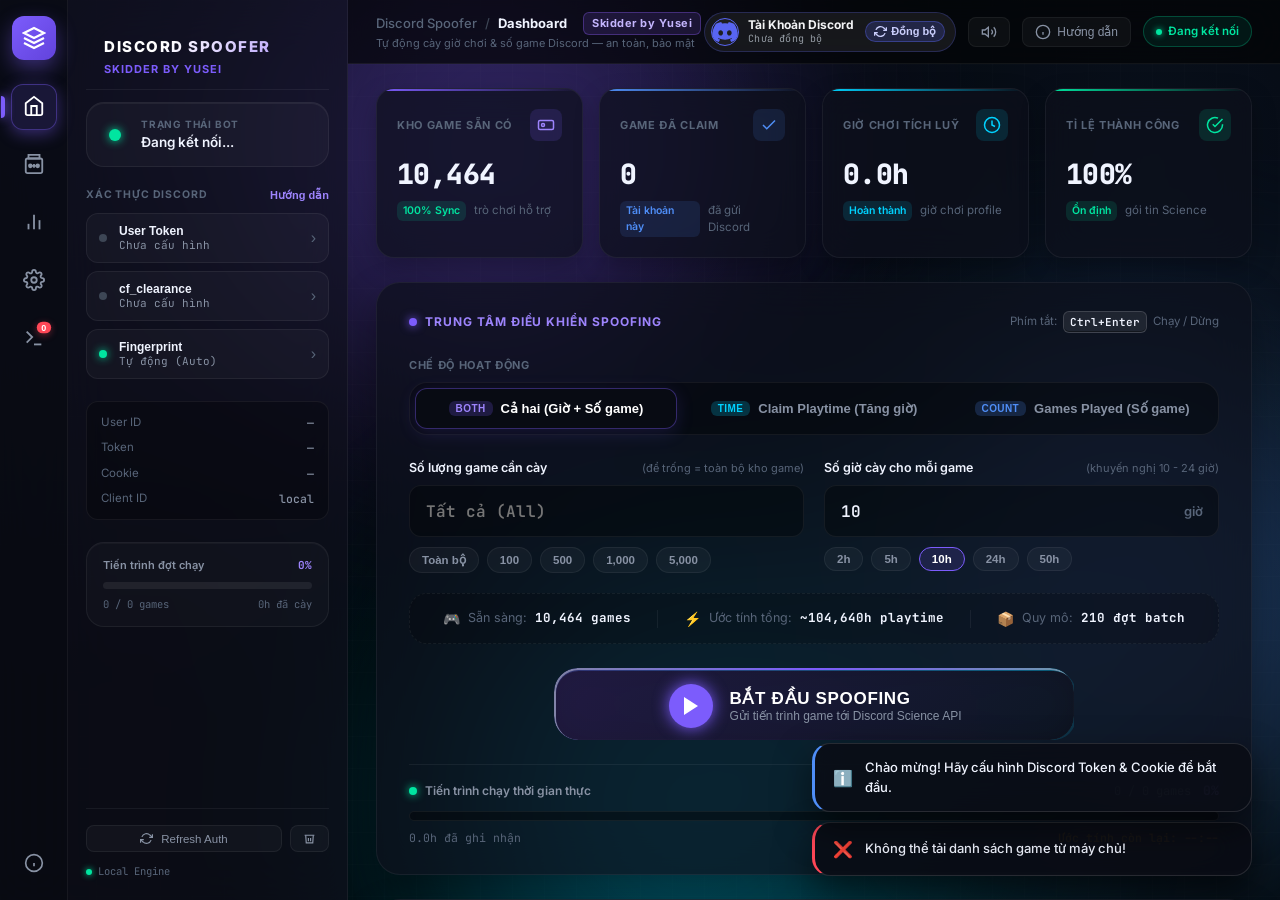
==== commit f00616e2: "Fix bot connecting status, fix 10464 games count, add live spoofing simulation logs" ====
--- a/public/index.html
+++ b/public/index.html
@@ -570,7 +570,7 @@
                                 </div>
                             </div>
                             <div class="metric-body">
-                                <div class="metric-value font-mono" id="stat-games-counter">0</div>
+                                <div class="metric-value font-mono" id="stat-games-counter">10,464</div>
                                 <div class="metric-meta">
                                     <span class="badge-success-sub">100% Sync</span>
                                     <span class="metric-note">trò chơi hỗ trợ</span>
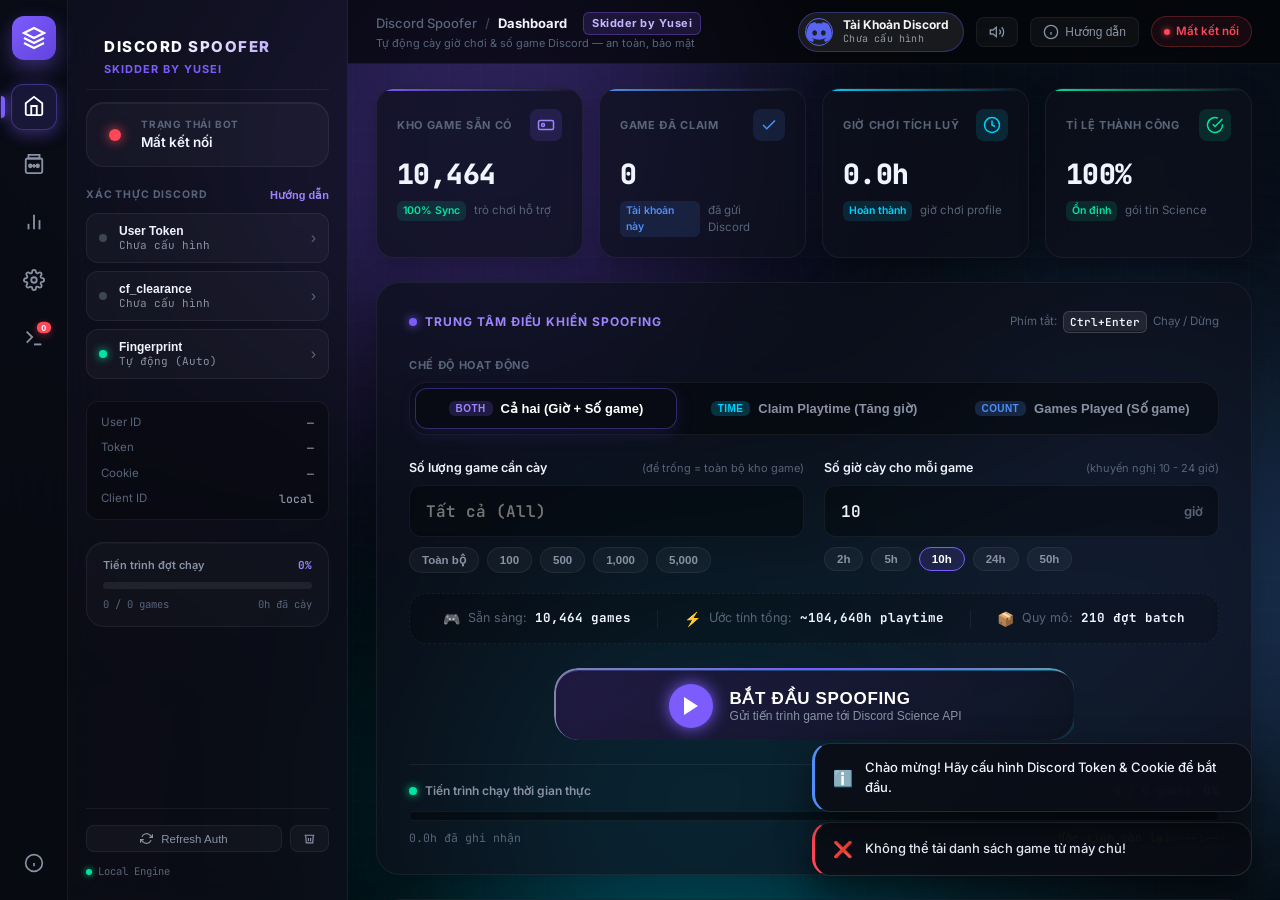
==== commit 60fbca0d: "Remove sync button, display only clean Discord account of token" ====
--- a/public/index.html
+++ b/public/index.html
@@ -523,16 +523,12 @@
                 
                 <div class="topbar-right">
                     <!-- Discord User Profile & Sync Pill -->
-                    <div class="topbar-user-pill" id="topbar-discord-pill">
+                    <div class="topbar-user-pill" id="topbar-discord-pill" title="Bấm để cấu hình Discord Token" style="cursor: pointer;">
                         <img id="topbar-discord-avatar" class="topbar-user-avatar" src="data:image/svg+xml;utf8,<svg xmlns='http://www.w3.org/2000/svg' viewBox='0 0 24 24' fill='%235865F2'><path d='M20.317 4.37a19.791 19.791 0 0 0-4.885-1.515.074.074 0 0 0-.079.037c-.21.375-.444.864-.608 1.25a18.27 18.27 0 0 0-5.487 0 12.64 12.64 0 0 0-.617-1.25.077.077 0 0 0-.079-.037A19.736 19.736 0 0 0 3.677 4.37a.07.07 0 0 0-.032.027C.533 9.046-.32 13.58.099 18.057a.082.082 0 0 0 .031.057 19.9 19.9 0 0 0 5.993 3.03.078.078 0 0 0 .084-.028c.462-.63.874-1.295 1.226-1.994.021-.041.001-.09-.041-.106a13.107 13.107 0 0 1-1.872-.892.077.077 0 0 1-.008-.128 10.2 10.2 0 0 0 .372-.292.074.074 0 0 1 .077-.01c3.929 1.793 8.18 1.793 12.061 0a.074.074 0 0 1 .078.01c.12.098.246.198.373.292a.077.077 0 0 1-.006.127 12.299 12.299 0 0 1-1.873.894.077.077 0 0 0-.041.107c.36.698.772 1.362 1.225 1.993a.076.076 0 0 0 .084.028 19.839 19.839 0 0 0 6.002-3.03.077.077 0 0 0 .032-.054c.5-5.177-.838-9.674-3.549-13.66a.061.061 0 0 0-.031-.028zM8.02 15.33c-1.183 0-2.157-1.085-2.157-2.419 0-1.333.956-2.419 2.157-2.419 1.21 0 2.176 1.096 2.157 2.42 0 1.333-.956 2.418-2.157 2.418zm7.975 0c-1.183 0-2.157-1.085-2.157-2.419 0-1.333.955-2.419 2.157-2.419 1.21 0 2.176 1.096 2.157 2.42 0 1.333-.946 2.418-2.157 2.418z'/></svg>" alt="Discord User">
                         <div class="topbar-user-meta">
                             <span class="topbar-user-name" id="topbar-user-name">Tài Khoản Discord</span>
-                            <span class="topbar-user-id font-mono" id="topbar-user-uid">Chưa đồng bộ</span>
-                        </div>
-                        <button type="button" class="btn-sync-discord" id="btn-sync-discord" title="Đồng bộ ngay với tài khoản Discord">
-                            <svg class="spin-icon" width="13" height="13" viewBox="0 0 24 24" fill="none" stroke="currentColor" stroke-width="2.5"><polyline points="23 4 23 10 17 10"/><polyline points="1 20 1 14 7 14"/><path d="M3.51 9a9 9 0 0 1 14.85-3.36L23 10M1 14l4.64 4.36A9 9 0 0 0 20.49 15"/></svg>
-                            <span>Đồng bộ</span>
-                        </button>
+                            <span class="topbar-user-id font-mono" id="topbar-user-uid">Chưa cấu hình</span>
+                        </div>
                     </div>
 
                     <!-- Audio Mute/Sound Toggle -->
--- a/public/style.css
+++ b/public/style.css
@@ -3241,14 +3241,14 @@
 .topbar-user-pill {
     display: flex;
     align-items: center;
-    gap: 9px;
-    background: rgba(30, 31, 35, 0.75);
-    border: 1px solid rgba(88, 101, 242, 0.25);
-    padding: 5px 10px 5px 6px;
+    gap: 10px;
+    background: rgba(30, 31, 35, 0.85);
+    border: 1px solid rgba(88, 101, 242, 0.35);
+    padding: 5px 14px 5px 6px;
     border-radius: 20px;
     backdrop-filter: blur(8px);
     transition: all 0.25s ease;
-    cursor: default;
+    cursor: pointer;
 }
 
 .topbar-user-pill:hover {
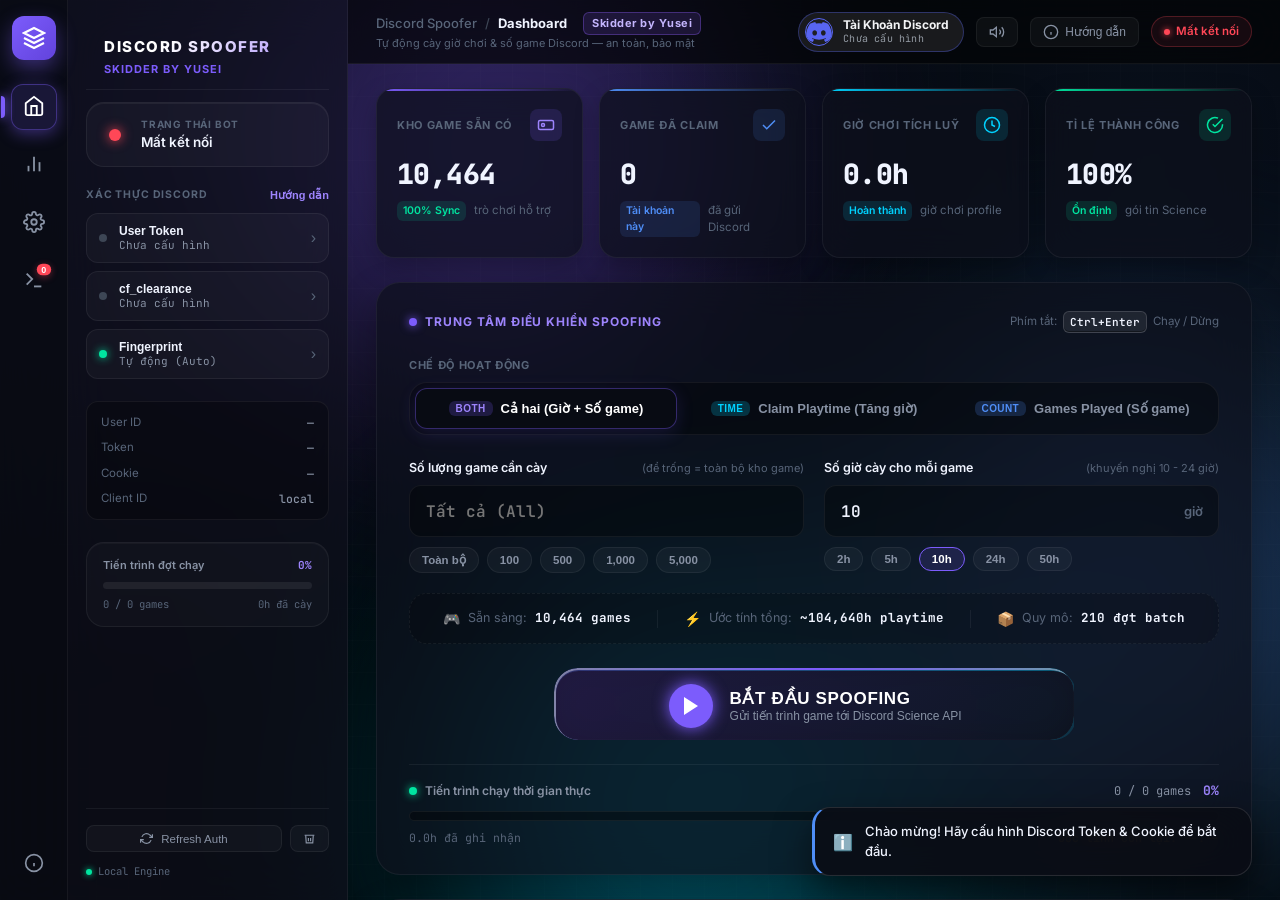
==== commit da0f37d2: "Remove games library page and heavy json files for ultra-fast zero-lag experience" ====
--- a/public/index.html
+++ b/public/index.html
@@ -335,12 +335,6 @@
                 </button>
 
                 <!-- 2. Game Library -->
-                <button class="rail-btn" data-page="games" title="Kho game Discord (Ctrl+2)">
-                    <div class="rail-btn-icon">
-                        <svg width="22" height="22" viewBox="0 0 24 24" fill="none" stroke="currentColor" stroke-width="2"><polygon points="6 2 18 2 18 6 6 6 6 2"/><rect x="3" y="6" width="18" height="16" rx="2"/><circle cx="8" cy="14" r="1.5" fill="currentColor"/><circle cx="16" cy="14" r="1.5" fill="currentColor"/><path d="M12 12v4M10 14h4"/></svg>
-                    </div>
-                    <span class="rail-tooltip">Kho Game <kbd>Ctrl+2</kbd></span>
-                </button>
 
                 <!-- 3. Statistics -->
                 <button class="rail-btn" data-page="stats" title="Thống kê & Danh hiệu (Ctrl+3)">
@@ -799,86 +793,6 @@
                         </div>
                         <div class="dash-console-body custom-scroll font-mono" id="dash-mini-console">
                             <!-- Mini logs stream injected here -->
-                        </div>
-                    </div>
-                </div>
-            </section>
-
-            <!-- ================= PAGE 2: KHO GAME (GAME LIBRARY) ================= -->
-            <section class="page-view" id="page-games">
-                <div class="page-content-wrapper">
-                    
-                    <!-- Library Control Bar -->
-                    <div class="library-toolbar-card glass-panel">
-                        <div class="lib-toolbar-top">
-                            <div class="lib-search-box">
-                                <svg class="search-icon" width="18" height="18" viewBox="0 0 24 24" fill="none" stroke="currentColor" stroke-width="2"><circle cx="11" cy="11" r="8"/><line x1="21" y1="21" x2="16.65" y2="16.65"/></svg>
-                                <input type="text" id="input-game-search" class="search-input" placeholder="Tìm game theo tên, executable hoặc Game ID... (phím /)" autocomplete="off">
-                                <button type="button" class="search-clear-btn hidden" id="btn-clear-search" title="Xoá tìm kiếm">✕</button>
-                            </div>
-                            <div class="lib-stats-badge">
-                                <span class="lsb-num font-mono" id="lib-total-badge">10,464</span>
-                                <span class="lsb-text">Games Sẵn Sàng</span>
-                            </div>
-                        </div>
-
-                        <div class="lib-toolbar-bottom">
-                            <!-- Left: Selection controls -->
-                            <div class="lib-selection-actions">
-                                <button type="button" class="btn btn-outline-xs" id="btn-select-all-visible">
-                                    <svg width="14" height="14" viewBox="0 0 24 24" fill="none" stroke="currentColor" stroke-width="2"><polyline points="9 11 12 14 22 4"/><path d="M21 12v7a2 2 0 0 1-2 2H5a2 2 0 0 1-2-2V5a2 2 0 0 1 2-2h11"/></svg>
-                                    <span>Chọn tất cả đang hiện</span>
-                                </button>
-                                <button type="button" class="btn btn-outline-xs" id="btn-deselect-all">
-                                    <span>Bỏ chọn</span>
-                                </button>
-                                <span class="selected-counter-badge hidden" id="selected-counter-badge">Đã chọn: <strong id="selected-count-num">0</strong> game</span>
-                            </div>
-
-                            <!-- Right: View switchers & Quick Action -->
-                            <div class="lib-view-actions">
-                                <button type="button" class="btn btn-primary-xs hidden" id="btn-spoof-selected">
-                                    <svg width="14" height="14" viewBox="0 0 24 24" fill="currentColor"><polygon points="5 3 19 12 5 21 5 3"/></svg>
-                                    <span>Cày riêng game đã chọn</span>
-                                </button>
-                                
-                                <div class="view-mode-toggle">
-                                    <button type="button" class="view-btn active" id="btn-view-grid" title="Dạng lưới (Grid)">
-                                        <svg width="16" height="16" viewBox="0 0 24 24" fill="none" stroke="currentColor" stroke-width="2"><rect x="3" y="3" width="7" height="7"/><rect x="14" y="3" width="7" height="7"/><rect x="14" y="14" width="7" height="7"/><rect x="3" y="14" width="7" height="7"/></svg>
-                                    </button>
-                                    <button type="button" class="view-btn" id="btn-view-list" title="Dạng danh sách (List)">
-                                        <svg width="16" height="16" viewBox="0 0 24 24" fill="none" stroke="currentColor" stroke-width="2"><line x1="8" y1="6" x2="21" y2="6"/><line x1="8" y1="12" x2="21" y2="12"/><line x1="8" y1="18" x2="21" y2="18"/><line x1="3" y1="6" x2="3.01" y2="6"/><line x1="3" y1="12" x2="3.01" y2="12"/><line x1="3" y1="18" x2="3.01" y2="18"/></svg>
-                                    </button>
-                                </div>
-                            </div>
-                        </div>
-                    </div>
-
-                    <!-- Games List / Grid View Area -->
-                    <div class="games-display-container">
-                        <!-- Loading Skeleton -->
-                        <div class="games-skeleton-grid hidden" id="games-skeleton">
-                            <div class="skeleton-card"></div>
-                            <div class="skeleton-card"></div>
-                            <div class="skeleton-card"></div>
-                            <div class="skeleton-card"></div>
-                            <div class="skeleton-card"></div>
-                            <div class="skeleton-card"></div>
-                            <div class="skeleton-card"></div>
-                            <div class="skeleton-card"></div>
-                        </div>
-
-                        <!-- Rendered Games Target -->
-                        <div class="games-grid-view" id="games-grid-target">
-                            <!-- Injected by JavaScript -->
-                        </div>
-
-                        <!-- Empty state if no games match search -->
-                        <div class="games-empty-state hidden" id="games-empty-state">
-                            <div class="empty-icon">🔍</div>
-                            <h3>Không tìm thấy trò chơi phù hợp</h3>
-                            <p>Hãy thử tìm từ khoá khác hoặc xoá tìm kiếm để xem toàn bộ danh mục.</p>
-                            <button type="button" class="btn btn-outline-sm" id="btn-reset-search">Xem tất cả</button>
                         </div>
                     </div>
                 </div>
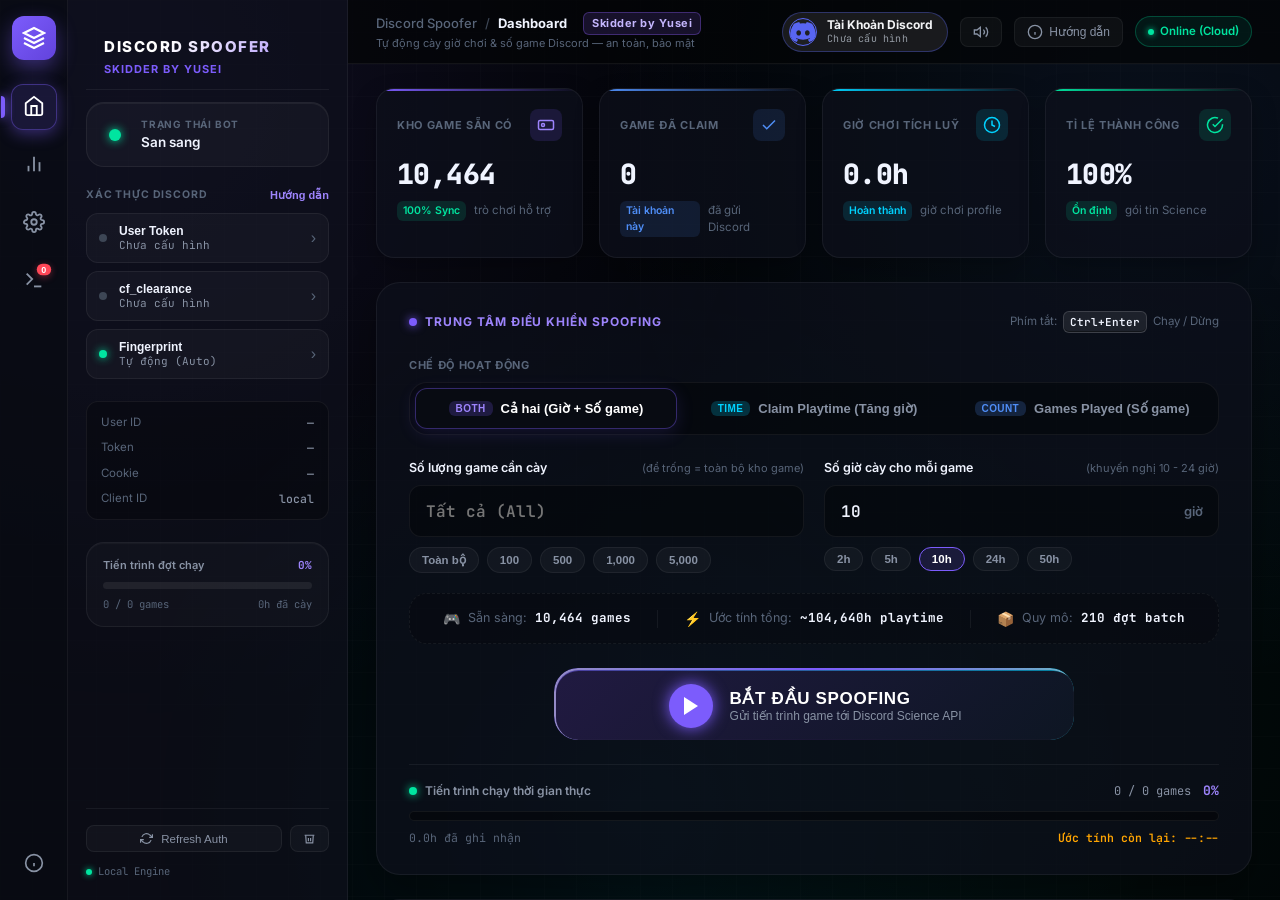
==== commit ec5a5aa3: "Fix: show Online instantly, remove SSE, fix status text, optimize CSS (remove all backdrop-blur, red" ====
--- a/public/index.html
+++ b/public/index.html
@@ -1,4 +1,4 @@
-<!DOCTYPE html>
+﻿<!DOCTYPE html>
 <html lang="vi" data-theme="purple">
 <head>
     <meta charset="UTF-8">
@@ -14,11 +14,8 @@
     <link rel="stylesheet" href="style.css">
 </head>
 <body>
-    <!-- Ambient Aurora Glow & Background Mesh -->
+    <!-- Lightweight Static Background Mesh (Zero Lag) -->
     <div class="aurora-mesh"></div>
-    <div class="ambient-glow blob-purple"></div>
-    <div class="ambient-glow blob-blue"></div>
-    <div class="ambient-glow blob-cyan"></div>
     <div class="noise-grid"></div>
 
     <!-- Toast Notification Container -->
@@ -392,7 +389,7 @@
                     </div>
                     <div class="status-meta">
                         <span class="status-label-sub">TRẠNG THÁI BOT</span>
-                        <h4 class="status-text-main" id="status-text">Đang kết nối...</h4>
+                        <h4 class="status-text-main" id="status-text">San sang</h4>
                     </div>
                 </div>
             </div>
@@ -538,9 +535,9 @@
                     </button>
 
                     <!-- Connection Status Badge -->
-                    <div class="topbar-status-chip" id="topbar-conn-badge">
+                    <div class="topbar-status-chip online" id="topbar-conn-badge">
                         <span class="conn-dot"></span>
-                        <span class="conn-label" id="topbar-conn-label">Đang kết nối</span>
+                        <span class="conn-label" id="topbar-conn-label">Online (Cloud)</span>
                     </div>
                 </div>
             </header>
@@ -1238,3 +1235,5 @@
     <script src="app.js"></script>
 </body>
 </html>
+
+
--- a/public/style.css
+++ b/public/style.css
@@ -1,4 +1,4 @@
-/* ==========================================================================
+﻿/* ==========================================================================
    Discord Badge Spoofer — Premium AAA Dashboard Stylesheet
    Designed for High Performance, Fluid Micro-interactions & Visual Polish
    ========================================================================== */
@@ -195,7 +195,7 @@
     width: 500px;
     height: 500px;
     border-radius: 50%;
-    filter: blur(120px);
+    
     pointer-events: none;
     z-index: 0;
     opacity: 0.35;
@@ -250,7 +250,7 @@
     flex-direction: column;
     align-items: center;
     background: var(--surface-1);
-    backdrop-filter: blur(20px);
+    
     border-right: 1px solid var(--border-subtle);
     padding: 16px 0;
     z-index: 20;
@@ -302,7 +302,7 @@
     align-items: center;
     justify-content: center;
     cursor: pointer;
-    transition: all var(--trans-fast);
+    transition: background-color var(--trans-fast), border-color var(--trans-fast), color var(--trans-fast), opacity var(--trans-fast);
 }
 
 .rail-btn:hover {
@@ -354,7 +354,7 @@
     top: 50%;
     transform: translateY(-50%) translateX(-6px);
     background: var(--surface-1);
-    backdrop-filter: blur(14px);
+    
     color: var(--text-1);
     border: 1px solid var(--border-medium);
     border-radius: var(--radius-sm);
@@ -396,7 +396,7 @@
     align-items: center;
     justify-content: center;
     cursor: pointer;
-    transition: all var(--trans-fast);
+    transition: background-color var(--trans-fast), border-color var(--trans-fast), color var(--trans-fast), opacity var(--trans-fast);
 }
 .rail-btn-aux:hover {
     color: var(--text-1);
@@ -414,7 +414,7 @@
     display: flex;
     flex-direction: column;
     background: var(--surface-2);
-    backdrop-filter: blur(24px);
+    
     border-right: 1px solid var(--border-subtle);
     padding: 20px 18px;
     overflow-y: auto;
@@ -561,7 +561,7 @@
     color: var(--text-1);
     cursor: pointer;
     text-align: left;
-    transition: all var(--trans-fast);
+    transition: background-color var(--trans-fast), border-color var(--trans-fast), color var(--trans-fast), opacity var(--trans-fast);
 }
 .auth-pill-item:hover {
     background: var(--surface-hover);
@@ -758,7 +758,7 @@
     justify-content: space-between;
     padding: 0 28px;
     background: rgba(3, 5, 7, 0.7);
-    backdrop-filter: blur(20px);
+    
     border-bottom: 1px solid var(--border-subtle);
     z-index: 30;
 }
@@ -805,7 +805,7 @@
     font-size: 12px;
     font-weight: 500;
     cursor: pointer;
-    transition: all var(--trans-fast);
+    transition: background-color var(--trans-fast), border-color var(--trans-fast), color var(--trans-fast), opacity var(--trans-fast);
 }
 .topbar-tool-btn:hover {
     color: var(--text-1);
@@ -873,7 +873,7 @@
 /* Generic Glass Panel */
 .glass-panel {
     background: var(--surface-glass);
-    backdrop-filter: blur(20px);
+    
     border: 1px solid var(--border-subtle);
     border-radius: var(--radius-xl);
     box-shadow: 0 16px 36px rgba(0, 0, 0, 0.35);
@@ -897,7 +897,7 @@
     position: relative;
     padding: 20px;
     background: var(--surface-glass);
-    backdrop-filter: blur(16px);
+    
     border: 1px solid var(--border-subtle);
     border-radius: var(--radius-lg);
     box-shadow: 0 10px 24px rgba(0, 0, 0, 0.25);
@@ -1079,7 +1079,7 @@
     font-size: 13px;
     font-weight: 600;
     cursor: pointer;
-    transition: all var(--trans-fast);
+    transition: background-color var(--trans-fast), border-color var(--trans-fast), color var(--trans-fast), opacity var(--trans-fast);
 }
 .mode-tab:hover {
     color: var(--text-1);
@@ -1143,7 +1143,7 @@
     font-weight: 600;
     color: var(--text-1);
     outline: none;
-    transition: all var(--trans-fast);
+    transition: background-color var(--trans-fast), border-color var(--trans-fast), color var(--trans-fast), opacity var(--trans-fast);
 }
 .styled-input-lg:focus {
     border-color: var(--primary);
@@ -1175,7 +1175,7 @@
     font-size: 11.5px;
     font-weight: 600;
     cursor: pointer;
-    transition: all var(--trans-fast);
+    transition: background-color var(--trans-fast), border-color var(--trans-fast), color var(--trans-fast), opacity var(--trans-fast);
 }
 .chip-preset:hover, .chip-preset-hour:hover {
     color: var(--text-1);
@@ -1254,14 +1254,14 @@
     border-radius: var(--radius-xl);
     background: linear-gradient(90deg, var(--primary), var(--accent-cyan), var(--primary));
     background-size: 200% 100%;
-    filter: blur(14px);
+    
     opacity: 0.6;
     animation: glowMove 4s linear infinite;
     transition: opacity var(--trans-normal);
 }
 .btn-mega-run:hover .btn-mega-glow {
     opacity: 0.95;
-    filter: blur(20px);
+    
 }
 @keyframes glowMove {
     0% { background-position: 0% 50%; }
@@ -1286,7 +1286,7 @@
     height: calc(100% - 3px);
     border-radius: calc(var(--radius-xl) - 1.5px);
     background: linear-gradient(135deg, rgba(30, 24, 60, 0.95) 0%, rgba(14, 16, 28, 0.95) 100%);
-    backdrop-filter: blur(12px);
+    
     display: flex;
     align-items: center;
     justify-content: center;
@@ -1330,8 +1330,8 @@
     animation: glowPulseRed 1.8s ease-in-out infinite alternate !important;
 }
 @keyframes glowPulseRed {
-    0% { opacity: 0.6; filter: blur(12px); }
-    100% { opacity: 1; filter: blur(24px); }
+    0% { opacity: 0.6;  }
+    100% { opacity: 1;  }
 }
 .stop-border {
     background: linear-gradient(90deg, rgba(255, 255, 255, 0.4), var(--accent-red), rgba(255, 255, 255, 0.4)) !important;
@@ -1522,7 +1522,7 @@
     font-size: 14px;
     color: var(--text-1);
     outline: none;
-    transition: all var(--trans-fast);
+    transition: background-color var(--trans-fast), border-color var(--trans-fast), color var(--trans-fast), opacity var(--trans-fast);
 }
 .search-input:focus {
     border-color: var(--primary);
@@ -1603,7 +1603,7 @@
     border-radius: var(--radius-xs);
     color: var(--text-3);
     cursor: pointer;
-    transition: all var(--trans-fast);
+    transition: background-color var(--trans-fast), border-color var(--trans-fast), color var(--trans-fast), opacity var(--trans-fast);
 }
 .view-btn:hover {
     color: var(--text-1);
@@ -1624,7 +1624,7 @@
     position: relative;
     padding: 16px;
     background: var(--surface-glass);
-    backdrop-filter: blur(14px);
+    
     border: 1px solid var(--border-subtle);
     border-radius: var(--radius-lg);
     display: flex;
@@ -1703,7 +1703,7 @@
     justify-content: center;
     cursor: pointer;
     flex-shrink: 0;
-    transition: all var(--trans-fast);
+    transition: background-color var(--trans-fast), border-color var(--trans-fast), color var(--trans-fast), opacity var(--trans-fast);
 }
 .game-card.selected .game-card-select-checkbox {
     background: var(--primary);
@@ -1716,7 +1716,7 @@
     color: #fff;
     opacity: 0;
     transform: scale(0.5);
-    transition: all var(--trans-fast);
+    transition: background-color var(--trans-fast), border-color var(--trans-fast), color var(--trans-fast), opacity var(--trans-fast);
 }
 .game-card.selected .game-card-select-checkbox::after {
     opacity: 1;
@@ -2016,7 +2016,7 @@
     border-radius: var(--radius-lg);
     display: flex;
     gap: 14px;
-    transition: all var(--trans-fast);
+    transition: background-color var(--trans-fast), border-color var(--trans-fast), color var(--trans-fast), opacity var(--trans-fast);
 }
 .badge-card.unlocked {
     background: rgba(124, 92, 252, 0.08);
@@ -2173,7 +2173,7 @@
     border-radius: var(--radius-md);
     text-align: left;
     cursor: pointer;
-    transition: all var(--trans-fast);
+    transition: background-color var(--trans-fast), border-color var(--trans-fast), color var(--trans-fast), opacity var(--trans-fast);
 }
 .theme-card:hover {
     background: var(--surface-hover);
@@ -2391,7 +2391,7 @@
     font-weight: 600;
     color: var(--text-3);
     cursor: pointer;
-    transition: all var(--trans-fast);
+    transition: background-color var(--trans-fast), border-color var(--trans-fast), color var(--trans-fast), opacity var(--trans-fast);
 }
 .lf-btn:hover {
     color: var(--text-1);
@@ -2436,7 +2436,7 @@
     font-size: 11.5px;
     font-weight: 500;
     cursor: pointer;
-    transition: all var(--trans-fast);
+    transition: background-color var(--trans-fast), border-color var(--trans-fast), color var(--trans-fast), opacity var(--trans-fast);
 }
 .term-action-btn:hover {
     color: var(--text-1);
@@ -2556,7 +2556,7 @@
     cursor: pointer;
     border: none;
     outline: none;
-    transition: all var(--trans-fast);
+    transition: background-color var(--trans-fast), border-color var(--trans-fast), color var(--trans-fast), opacity var(--trans-fast);
     overflow: hidden;
 }
 .btn:hover {
@@ -2601,7 +2601,7 @@
     font-size: 11.5px;
     font-weight: 500;
     cursor: pointer;
-    transition: all var(--trans-fast);
+    transition: background-color var(--trans-fast), border-color var(--trans-fast), color var(--trans-fast), opacity var(--trans-fast);
 }
 .btn-outline-xs:hover {
     background: var(--surface-hover);
@@ -2622,7 +2622,7 @@
     display: inline-flex;
     align-items: center;
     gap: 6px;
-    transition: all var(--trans-fast);
+    transition: background-color var(--trans-fast), border-color var(--trans-fast), color var(--trans-fast), opacity var(--trans-fast);
 }
 
 .btn-danger-sm {
@@ -2637,7 +2637,7 @@
     display: inline-flex;
     align-items: center;
     gap: 8px;
-    transition: all var(--trans-fast);
+    transition: background-color var(--trans-fast), border-color var(--trans-fast), color var(--trans-fast), opacity var(--trans-fast);
 }
 .btn-danger-sm:hover {
     background: var(--accent-red);
@@ -2678,7 +2678,7 @@
     inset: 0;
     z-index: 1000;
     background: rgba(3, 5, 7, 0.75);
-    backdrop-filter: blur(16px);
+    
     display: flex;
     align-items: center;
     justify-content: center;
@@ -2696,7 +2696,7 @@
     position: relative;
     width: 100%;
     background: var(--surface-1);
-    backdrop-filter: blur(28px);
+    
     border: 1px solid var(--border-medium);
     border-radius: var(--radius-xl);
     box-shadow: 0 32px 64px rgba(0, 0, 0, 0.65);
@@ -2758,7 +2758,7 @@
     align-items: center;
     justify-content: center;
     cursor: pointer;
-    transition: all var(--trans-fast);
+    transition: background-color var(--trans-fast), border-color var(--trans-fast), color var(--trans-fast), opacity var(--trans-fast);
 }
 .modal-close-btn:hover {
     background: var(--surface-hover);
@@ -2817,7 +2817,7 @@
     font-size: 13.5px;
     color: var(--text-1);
     outline: none;
-    transition: all var(--trans-fast);
+    transition: background-color var(--trans-fast), border-color var(--trans-fast), color var(--trans-fast), opacity var(--trans-fast);
 }
 .styled-input:focus {
     border-color: var(--primary);
@@ -2964,7 +2964,7 @@
     max-width: 440px;
     padding: 14px 18px;
     background: var(--surface-1);
-    backdrop-filter: blur(24px);
+    
     border: 1px solid var(--border-medium);
     border-radius: var(--radius-lg);
     box-shadow: 0 16px 36px rgba(0, 0, 0, 0.5);
@@ -3246,8 +3246,8 @@
     border: 1px solid rgba(88, 101, 242, 0.35);
     padding: 5px 14px 5px 6px;
     border-radius: 20px;
-    backdrop-filter: blur(8px);
-    transition: all 0.25s ease;
+    
+    transition: background-color 0.25s, border-color 0.25s, color 0.25s, opacity 0.25s;
     cursor: pointer;
 }
 
@@ -3301,7 +3301,7 @@
     border-radius: 12px;
     cursor: pointer;
     margin-left: 2px;
-    transition: all 0.2s ease;
+    transition: background-color 0.2s, border-color 0.2s, color 0.2s, opacity 0.2s;
 }
 
 .btn-sync-discord:hover {
@@ -3529,7 +3529,7 @@
     border: 1px solid rgba(139, 92, 246, 0.35);
     border-radius: 10px;
     cursor: pointer;
-    transition: all 0.25s ease;
+    transition: background-color 0.25s, border-color 0.25s, color 0.25s, opacity 0.25s;
 }
 .btn-load-more-games:hover {
     background: rgba(139, 92, 246, 0.3);
@@ -3657,7 +3657,7 @@
     font-size: 13.5px;
     font-weight: 700;
     cursor: pointer;
-    transition: all 0.2s ease;
+    transition: background-color 0.2s, border-color 0.2s, color 0.2s, opacity 0.2s;
     text-align: center;
 }
 
@@ -3748,7 +3748,7 @@
     height: 140px;
     background: radial-gradient(ellipse at center, rgba(254, 240, 138, 0.45) 0%, rgba(245, 158, 11, 0.25) 45%, rgba(6, 182, 212, 0.15) 75%, transparent 100%);
     border-radius: 50%;
-    filter: blur(20px);
+    
     z-index: 1;
     pointer-events: none;
     animation: auraPulse 3s ease-in-out infinite alternate;
@@ -3879,7 +3879,7 @@
     text-align: center;
     padding: 10px 8px;
     border-radius: 10px;
-    transition: all 0.25s ease;
+    transition: background-color 0.25s, border-color 0.25s, color 0.25s, opacity 0.25s;
     user-select: none;
     width: 100%;
 }
@@ -3927,7 +3927,7 @@
     font-size: 11.5px;
     font-weight: 600;
     cursor: pointer;
-    transition: all 0.2s ease;
+    transition: background-color 0.2s, border-color 0.2s, color 0.2s, opacity 0.2s;
 }
 
 .btn-preset-chip:hover {
@@ -3954,7 +3954,7 @@
     height: 140px;
     border-radius: 50%;
     background: radial-gradient(ellipse at center, rgba(254, 240, 138, 0.5) 0%, rgba(245, 158, 11, 0.3) 45%, rgba(6, 182, 212, 0.18) 75%, transparent 100%);
-    filter: blur(24px);
+    
     z-index: 1;
     pointer-events: none;
     animation: celestialAuraPulse 3.5s ease-in-out infinite alternate;
@@ -3966,7 +3966,7 @@
     height: 140px;
     border-radius: 50%;
     background: radial-gradient(ellipse at center, rgba(253, 224, 71, 0.5) 0%, rgba(249, 115, 22, 0.35) 45%, rgba(168, 85, 247, 0.2) 75%, transparent 100%);
-    filter: blur(24px);
+    
     z-index: 1;
     pointer-events: none;
     animation: celestialAuraPulse 3.5s ease-in-out infinite alternate;
@@ -4028,10 +4028,10 @@
     width: 100px;
     height: 100px;
     border-radius: 50%;
-    filter: blur(16px);
+    
     z-index: 1;
     pointer-events: none;
-    transition: all 0.3s ease;
+    transition: background-color 0.3s, border-color 0.3s, color 0.3s, opacity 0.3s;
 }
 
 .discord-hero-glow.gold-glow {
@@ -4041,3 +4041,4 @@
 .discord-hero-glow.normal-glow {
     background: radial-gradient(circle, rgba(88, 101, 242, 0.4) 0%, rgba(56, 189, 248, 0.2) 50%, transparent 75%);
 }
+
